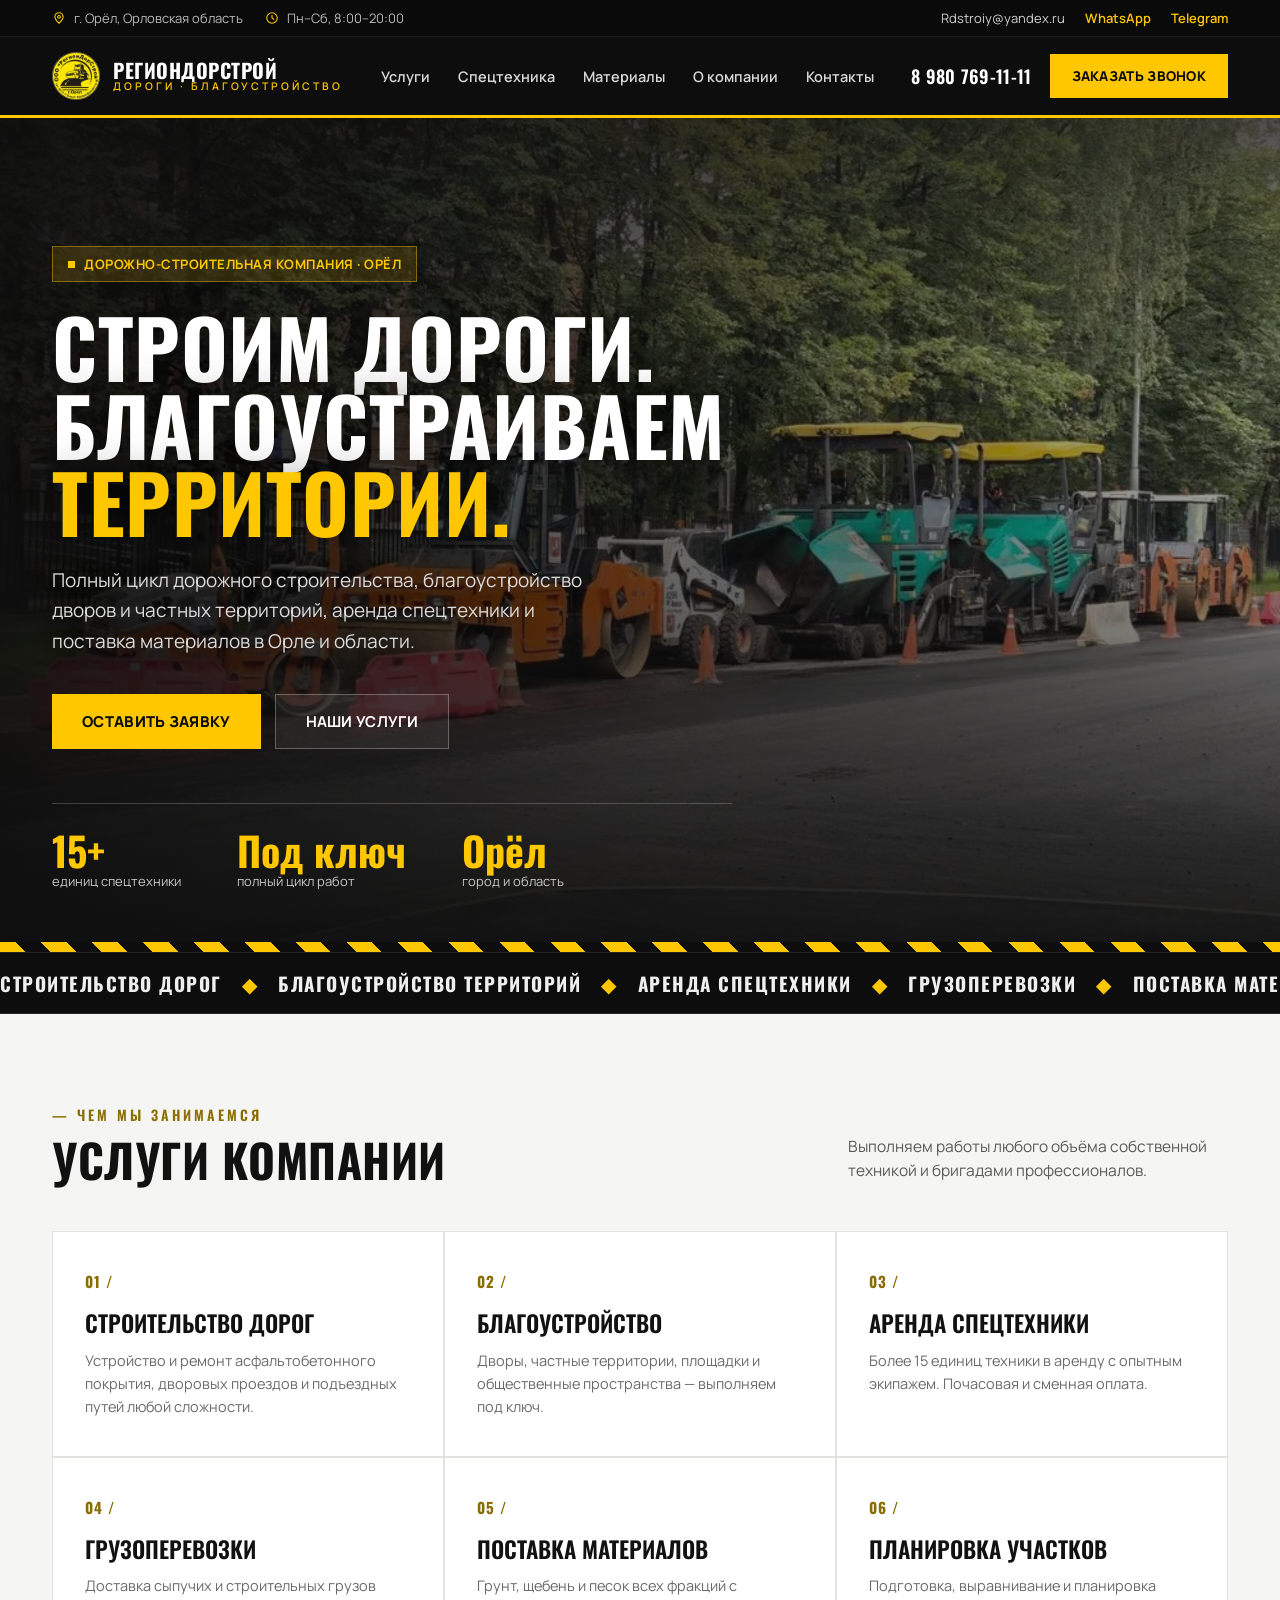
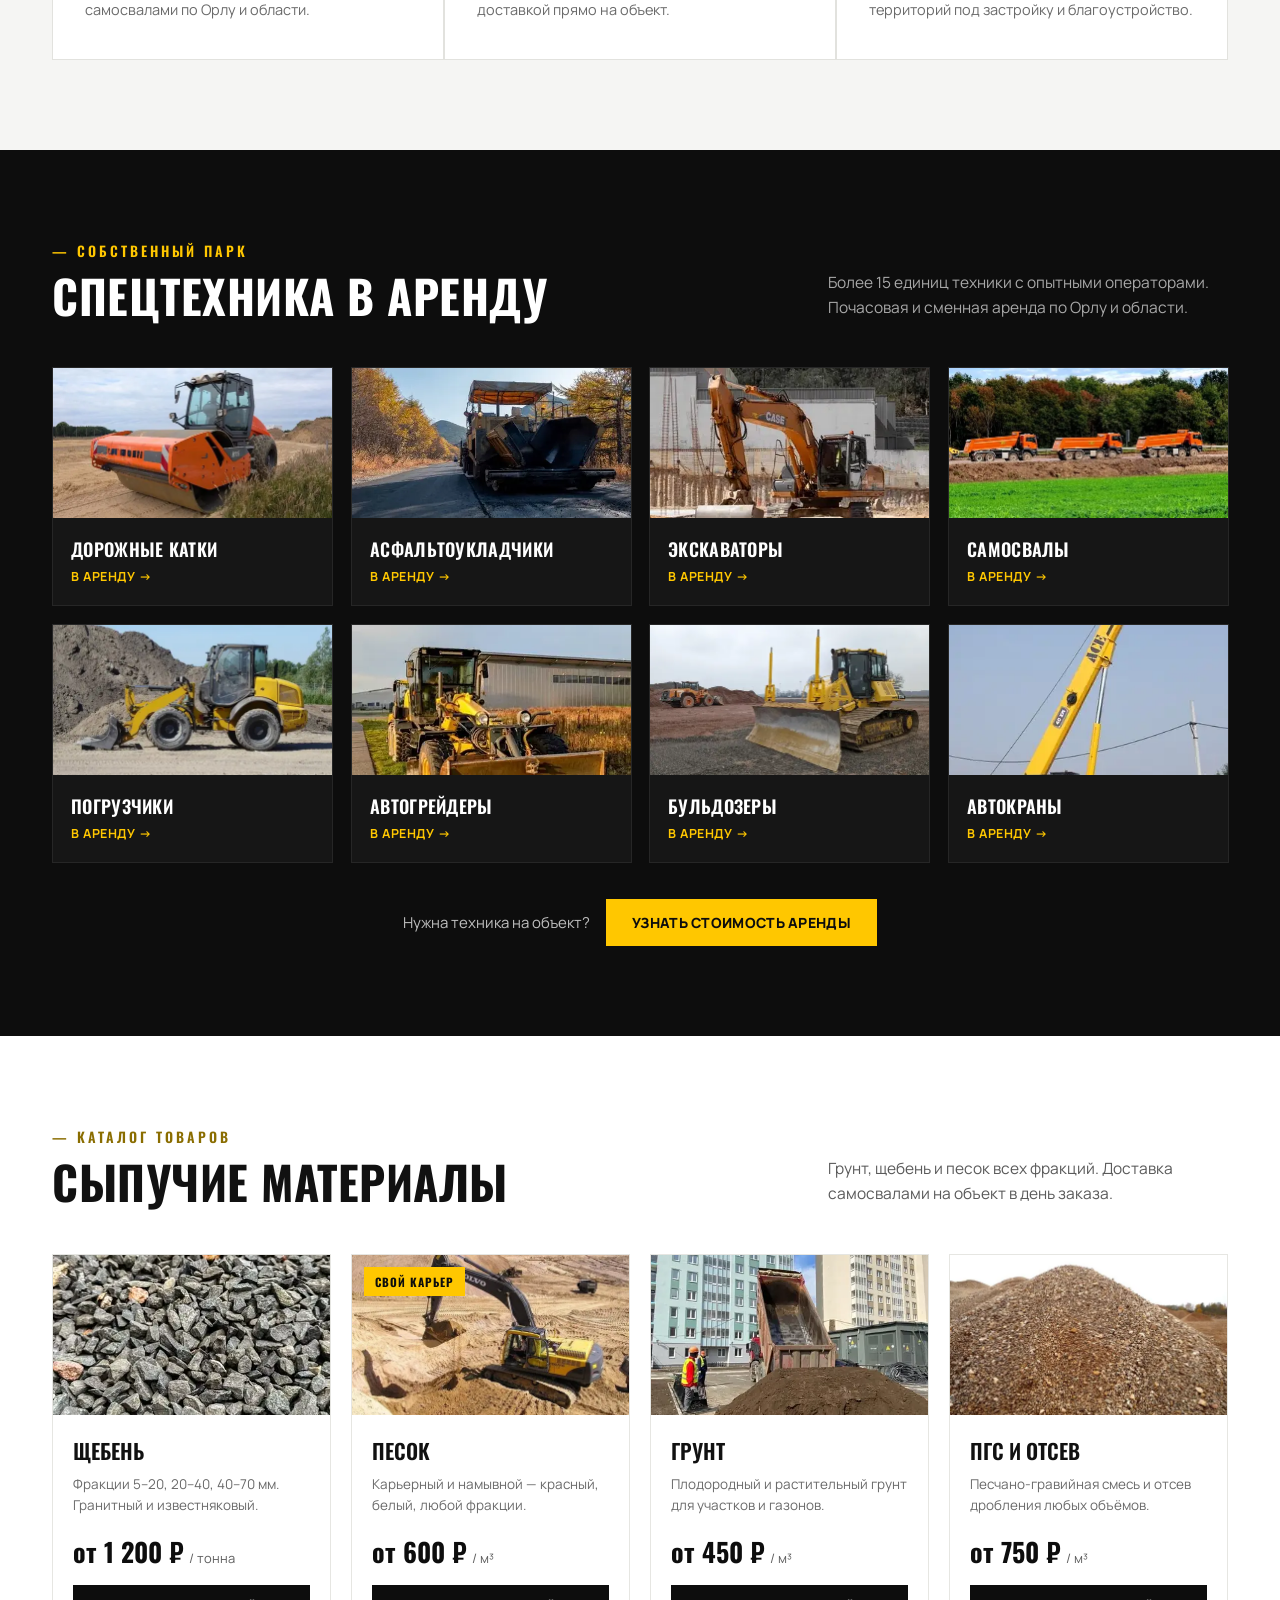
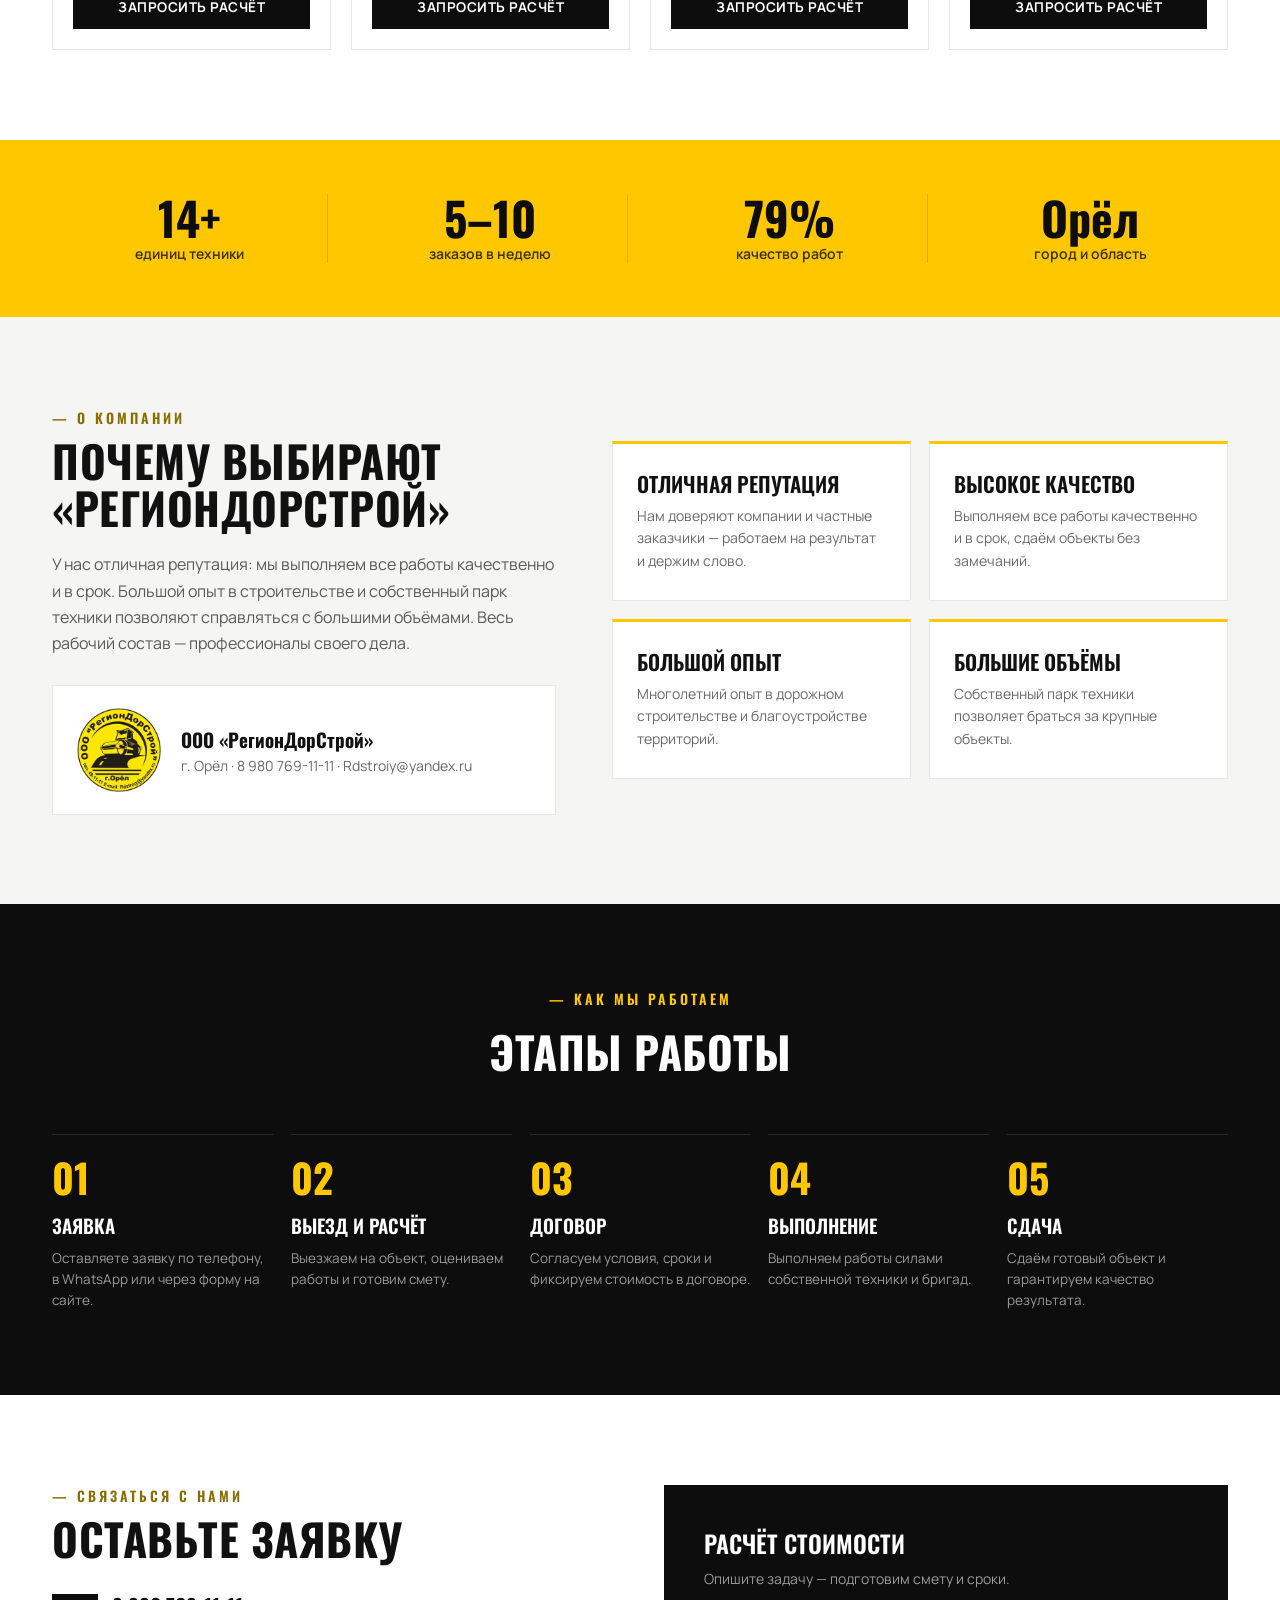
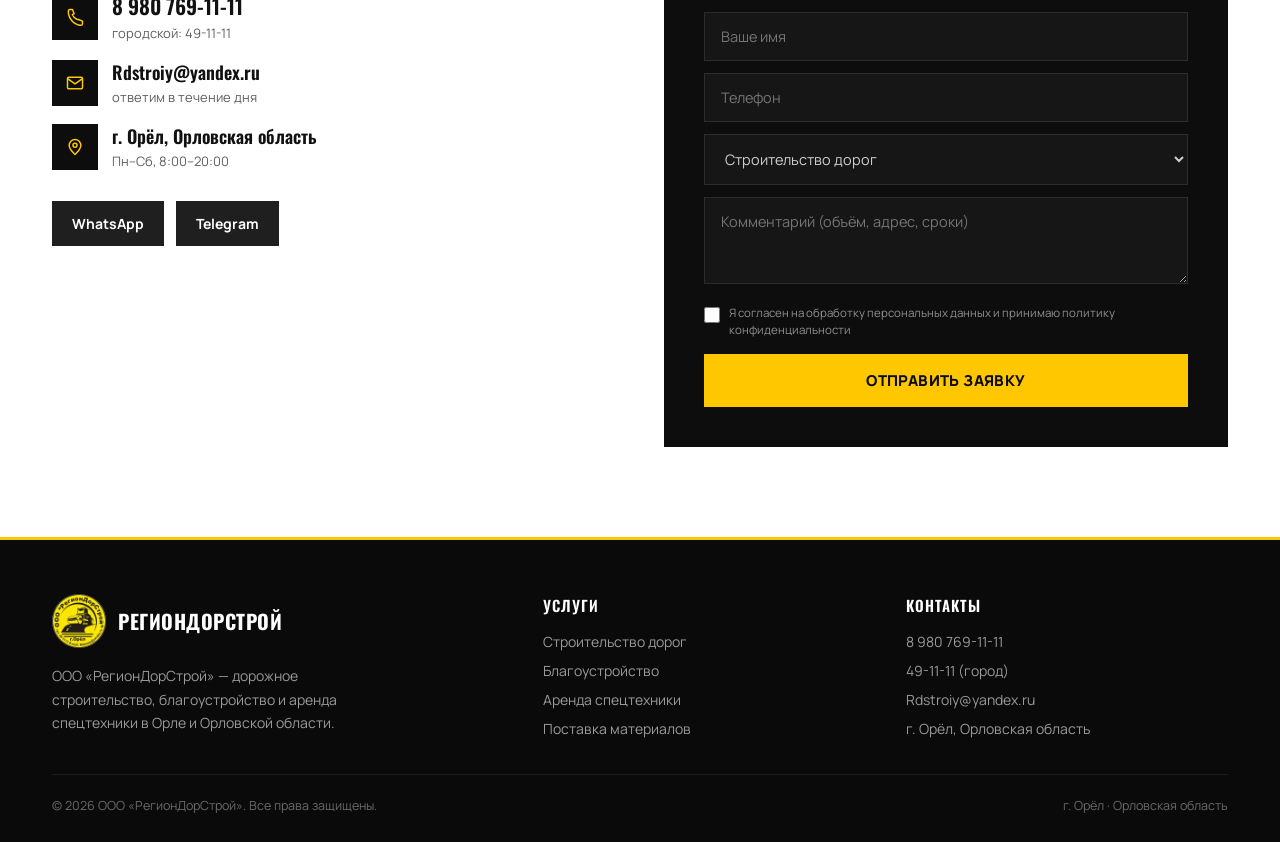
==== index.html @ 126bb340 "feat: чистая продакшн-реализация дизайна из README (без sandbox-рантайма) Дизайн из design_handoff ." ====
<!DOCTYPE html>
<html lang="ru">
<head>
<meta charset="utf-8">
<meta name="viewport" content="width=device-width, initial-scale=1">
<title>РегионДорСтрой — строительство дорог и благоустройство в Орле</title>
<meta name="description" content="ООО «РегионДорСтрой» — дорожное строительство, благоустройство, аренда спецтехники и поставка материалов (щебень, песок, грунт) в Орле и области.">
<meta name="theme-color" content="#0d0d0d">
<link rel="canonical" href="https://oreopaks.github.io/Site/">
<link rel="icon" href="favicon.svg" type="image/svg+xml">
<meta property="og:type" content="website">
<meta property="og:site_name" content="РегионДорСтрой">
<meta property="og:title" content="РегионДорСтрой — дороги и благоустройство в Орле">
<meta property="og:description" content="Дорожное строительство, благоустройство, аренда спецтехники и поставка сыпучих материалов в Орле и области.">
<meta property="og:image" content="https://oreopaks.github.io/Site/assets/logo-rds.webp">
<meta property="og:image:width" content="256">
<meta property="og:image:height" content="256">
<meta property="og:image:alt" content="Логотип ООО РегионДорСтрой">
<meta property="og:url" content="https://oreopaks.github.io/Site/">
<meta property="og:locale" content="ru_RU">
<meta name="twitter:card" content="summary">
<meta name="twitter:title" content="РегионДорСтрой — дороги и благоустройство в Орле">
<meta name="twitter:description" content="Дорожное строительство, благоустройство, аренда спецтехники и поставка материалов в Орле и области.">
<meta name="twitter:image" content="https://oreopaks.github.io/Site/assets/logo-rds.webp">
<script type="application/ld+json">
{
  "@context": "https://schema.org",
  "@type": "HomeAndConstructionBusiness",
  "name": "ООО «РегионДорСтрой»",
  "image": "https://oreopaks.github.io/Site/assets/logo-rds.webp",
  "url": "https://oreopaks.github.io/Site/",
  "telephone": "+79807691111",
  "email": "Rdstroiy@yandex.ru",
  "priceRange": "₽₽",
  "address": {
    "@type": "PostalAddress",
    "addressLocality": "Орёл",
    "addressRegion": "Орловская область",
    "addressCountry": "RU"
  },
  "geo": {
    "@type": "GeoCoordinates",
    "latitude": 52.9670,
    "longitude": 36.0697
  },
  "areaServed": "Орёл и Орловская область",
  "sameAs": ["https://t.me/regiondorstroy", "https://wa.me/79807691111"],
  "openingHoursSpecification": {
    "@type": "OpeningHoursSpecification",
    "dayOfWeek": ["Monday","Tuesday","Wednesday","Thursday","Friday","Saturday"],
    "opens": "08:00",
    "closes": "20:00"
  }
}
</script>
<link rel="preconnect" href="https://fonts.googleapis.com">
<link rel="preconnect" href="https://fonts.gstatic.com" crossorigin>
<link rel="preload" as="image" href="assets/hero-paving.webp" fetchpriority="high">
<link href="https://fonts.googleapis.com/css2?family=Oswald:wght@600;700&family=Manrope:wght@400;600;700;800&display=swap" rel="stylesheet">
<style>

  *{margin:0;padding:0;box-sizing:border-box}
  html{scroll-behavior:smooth}
  body{font-family:'Manrope',sans-serif;color:#111;background:#fff;-webkit-font-smoothing:antialiased}
  ::selection{background:#FFC700;color:#111}
  a{text-decoration:none;color:inherit}
  a:focus-visible,button:focus-visible,input:focus-visible,select:focus-visible,textarea:focus-visible,[tabindex]:focus-visible{outline:3px solid #FFC700;outline-offset:2px}
  [data-svc]{transition:background-color .2s ease}
  [data-svc] h3,[data-svc] p,[data-svc-num]{transition:color .2s ease}
  [data-svc]:hover{background:#0d0d0d!important}
  [data-svc]:hover h3{color:#fff!important}
  [data-svc]:hover p{color:#d0d0d0!important}
  [data-burger]{display:none}
  @keyframes kenburns{0%{transform:scale(1.03) translate(0,0)}100%{transform:scale(1.13) translate(-2%,-1.5%)}}
  [data-kenburns]{animation:kenburns 24s ease-in-out infinite alternate;transform-origin:center}
  @keyframes marquee{0%{transform:translateX(0)}100%{transform:translateX(-50%)}}
  [data-marquee]{animation:marquee 32s linear infinite;will-change:transform}
  [data-marquee-fast]{animation:marquee 22s linear infinite;will-change:transform}
  [data-progress]{position:fixed;top:0;left:0;height:3px;width:100%;background:#FFC700;z-index:200;transform:scaleX(0);transform-origin:0 50%;box-shadow:0 0 12px rgba(255,199,0,.6);will-change:transform}
  [data-svc]:hover [data-svc-num]{color:#FFC700!important}
  [data-lift]{transition:transform .35s cubic-bezier(.22,.61,.36,1),border-color .25s ease,box-shadow .35s ease}
  [data-lift]:hover{transform:translateY(-8px);box-shadow:0 24px 50px -20px rgba(0,0,0,.55)}
  [data-imgzoom]{overflow:hidden}
  [data-imgzoom] img{transition:transform .8s cubic-bezier(.22,.61,.36,1);display:block}
  [data-imgzoom]:hover img{transform:scale(1.08)}
  @media (prefers-reduced-motion:reduce){[data-kenburns],[data-marquee],[data-marquee-fast]{animation:none!important}}
  @media (max-width:1024px){
    [data-r="g4"]{grid-template-columns:repeat(2,1fr)!important}
    [data-r="g5"]{grid-template-columns:repeat(3,1fr)!important}
  }
  @media (max-width:1120px){
    [data-hphone]{display:none!important}
  }
  @media (max-width:1024px){
    [data-desknav]{display:none!important}
    [data-burger]{display:inline-flex!important}
    [data-tbhours]{display:none!important}
  }
  @media (max-width:900px){
    [data-r="two"]{grid-template-columns:1fr!important;gap:36px!important}
    [data-herowrap]{min-height:auto!important}
    [data-hero-content]{padding-top:92px!important;padding-bottom:52px!important}
    h1{font-size:44px!important}
  }
  @media (max-width:768px){
    [data-r="g3"]{grid-template-columns:repeat(2,1fr)!important}
    [data-r="stats"]{grid-template-columns:repeat(2,1fr)!important;gap:30px 16px!important}
  }
  @media (max-width:640px){
    [data-r="g3"],[data-r="g4"],[data-r="g5"],[data-r="g2"],[data-r="foot"]{grid-template-columns:1fr!important}
    h1{font-size:33px!important}
    h2{font-size:32px!important}
    div[style*="padding:0 32px"]{padding-left:18px!important;padding-right:18px!important}
    div[style*="80px 32px 90px"]{padding-left:18px!important;padding-right:18px!important}
    div[style*="padding:9px 32px"]{padding-left:18px!important;padding-right:18px!important}
  }

</style>
</head>
<body>


<div style="overflow-x:hidden">

  <div data-progress aria-hidden="true"></div>

  <!-- ================= TOP BAR ================= -->
  <div style="background:#0a0a0a;color:#b8b8b8;font-size:13px;border-bottom:1px solid #1c1c1c">
    <div style="max-width:1240px;margin:0 auto;padding:9px 32px;display:flex;justify-content:space-between;align-items:center;flex-wrap:wrap;gap:12px">
      <div style="display:flex;gap:22px;align-items:center;flex-wrap:wrap">
        <span style="display:flex;align-items:center;gap:8px;white-space:nowrap"><svg width="14" height="14" viewBox="0 0 24 24" fill="none" stroke="#FFC700" stroke-width="1.9" stroke-linecap="round" stroke-linejoin="round" aria-hidden="true"><path d="M12 21s7-6.3 7-11a7 7 0 1 0-14 0c0 4.7 7 11 7 11Z"/><circle cx="12" cy="10" r="2.4"/></svg>г. Орёл, Орловская область</span>
        <span data-tbhours style="display:flex;align-items:center;gap:8px;white-space:nowrap"><svg width="14" height="14" viewBox="0 0 24 24" fill="none" stroke="#FFC700" stroke-width="1.9" stroke-linecap="round" stroke-linejoin="round" aria-hidden="true"><circle cx="12" cy="12" r="9"/><path d="M12 7.5V12l3 2"/></svg>Пн–Сб, 8:00–20:00</span>
      </div>
      <div style="display:flex;gap:20px;align-items:center">
        <a href="mailto:Rdstroiy@yandex.ru" style="color:#cfcfcf">Rdstroiy@yandex.ru</a>
        <a href="https://wa.me/79807691111" style="color:#FFC700;font-weight:600">WhatsApp</a>
        <a href="https://t.me/regiondorstroy" style="color:#FFC700;font-weight:600">Telegram</a>
      </div>
    </div>
  </div>

  <!-- ================= HEADER ================= -->
  <header style="position:sticky;top:0;z-index:50;background:#0d0d0d;border-bottom:3px solid #FFC700">
    <div style="max-width:1240px;margin:0 auto;padding:0 32px;height:78px;display:flex;align-items:center;justify-content:space-between;gap:24px">
      <a href="#top" style="display:flex;align-items:center;gap:13px;flex-shrink:0">
        <img src="assets/logo-rds.webp" alt="" style="width:48px;height:48px;object-fit:contain;flex-shrink:0">

        <div style="line-height:1.05">
          <div style="font-family:'Oswald';font-weight:700;font-size:20px;letter-spacing:.5px;color:#fff">РЕГИОНДОРСТРОЙ</div>
          <div style="font-size:10.5px;letter-spacing:3px;color:#FFC700;font-weight:600">ДОРОГИ · БЛАГОУСТРОЙСТВО</div>
        </div>
      </a>

      <nav data-desknav style="display:flex;gap:28px;align-items:center;font-size:14.5px;font-weight:600;color:#d8d8d8">
        <a href="#services" style="" style-hover="color:#FFC700">Услуги</a>
        <a href="#fleet" style="" style-hover="color:#FFC700">Спецтехника</a>
        <a href="#materials" style="" style-hover="color:#FFC700">Материалы</a>
        <a href="#why" style="" style-hover="color:#FFC700">О компании</a>
        <a href="#contacts" style="" style-hover="color:#FFC700">Контакты</a>
      </nav>

      <div style="display:flex;align-items:center;gap:18px;flex-shrink:0">
        <a href="tel:+79807691111" data-hphone style="font-family:'Oswald';font-weight:600;font-size:18px;color:#fff;letter-spacing:.3px">8 980 769-11-11</a>
        <button onclick="openModal()" data-desknav style="background:#FFC700;color:#0d0d0d;border:none;font-family:'Manrope';font-weight:800;font-size:13.5px;padding:13px 22px;cursor:pointer;letter-spacing:.3px;text-transform:uppercase" style-hover="background:#ffd633">Заказать звонок</button>
        <button onclick="toggleMenu()" data-burger aria-label="Открыть меню" style="background:none;border:1.5px solid #3a3a3a;color:#fff;width:48px;height:42px;cursor:pointer;align-items:center;justify-content:center;flex-direction:column;gap:5px" style-hover="border-color:#FFC700">
          <span aria-hidden="true" style="display:block;width:20px;height:2px;background:#FFC700"></span>
          <span aria-hidden="true" style="display:block;width:20px;height:2px;background:#FFC700"></span>
          <span aria-hidden="true" style="display:block;width:20px;height:2px;background:#FFC700"></span>
        </button>
      </div>
    </div>
      <div id="mobileMenu" style="display:none">
        <div style="position:absolute;top:100%;left:0;right:0;background:#0d0d0d;border-bottom:3px solid #FFC700;padding:10px 24px 20px;display:flex;flex-direction:column;box-shadow:0 20px 40px rgba(0,0,0,.4)">
          <a onclick="closeMenu()" href="#services" style="color:#fff;font-weight:600;font-size:16px;padding:14px 4px;border-bottom:1px solid #1c1c1c" style-hover="color:#FFC700">Услуги</a>
          <a onclick="closeMenu()" href="#fleet" style="color:#fff;font-weight:600;font-size:16px;padding:14px 4px;border-bottom:1px solid #1c1c1c" style-hover="color:#FFC700">Спецтехника</a>
          <a onclick="closeMenu()" href="#materials" style="color:#fff;font-weight:600;font-size:16px;padding:14px 4px;border-bottom:1px solid #1c1c1c" style-hover="color:#FFC700">Материалы</a>
          <a onclick="closeMenu()" href="#why" style="color:#fff;font-weight:600;font-size:16px;padding:14px 4px;border-bottom:1px solid #1c1c1c" style-hover="color:#FFC700">О компании</a>
          <a onclick="closeMenu()" href="#contacts" style="color:#fff;font-weight:600;font-size:16px;padding:14px 4px;border-bottom:1px solid #1c1c1c" style-hover="color:#FFC700">Контакты</a>
          <a href="tel:+79807691111" style="color:#FFC700;font-family:'Oswald';font-weight:600;font-size:22px;padding:16px 4px 6px">8 980 769-11-11</a>
          <button onclick="openModalMobile()" style="margin-top:10px;background:#FFC700;color:#0d0d0d;border:none;font-family:'Manrope';font-weight:800;font-size:15px;padding:15px;cursor:pointer;text-transform:uppercase;letter-spacing:.3px">Заказать звонок</button>
        </div>
      </div>
  </header>

  <!-- ================= HERO (cinematic full-bleed) ================= -->
  <section id="top" data-herowrap style="background:#0d0d0d;position:relative;color:#fff;overflow:hidden;min-height:90vh;display:flex;align-items:flex-end">
    <!-- image layer with slow ken-burns drift -->
    <div data-kenburns style="position:absolute;inset:0;z-index:0">
      <img src="assets/hero-paving.webp" alt="" loading="eager" fetchpriority="high" style="position:absolute;inset:0;width:100%;height:100%;object-fit:cover;object-position:50% 42%">
    </div>
    <!-- cinematic scrims -->
    <div style="position:absolute;inset:0;z-index:1;background:linear-gradient(180deg,rgba(13,13,13,.72) 0%,rgba(13,13,13,.28) 34%,rgba(13,13,13,.5) 62%,rgba(13,13,13,.95) 100%)"></div>
    <div style="position:absolute;inset:0;z-index:1;background:linear-gradient(95deg,rgba(13,13,13,.9) 0%,rgba(13,13,13,.35) 52%,transparent 100%)"></div>

    <div style="position:relative;z-index:2;max-width:1240px;margin:0 auto;padding:128px 32px 62px;width:100%" data-hero-content>
      <div data-anim="fade-up" style="display:inline-flex;align-items:center;gap:9px;background:rgba(255,199,0,.14);border:1px solid rgba(255,199,0,.4);color:#FFC700;font-weight:700;font-size:13px;padding:8px 15px;letter-spacing:.5px;margin-bottom:26px"><span aria-hidden="true" style="width:7px;height:7px;background:#FFC700;flex-shrink:0"></span>ДОРОЖНО-СТРОИТЕЛЬНАЯ КОМПАНИЯ · ОРЁЛ</div>
      <h1 data-anim="fade-up" style="font-family:'Oswald';font-weight:700;font-size:80px;line-height:.97;letter-spacing:.5px;text-transform:uppercase;margin-bottom:24px;max-width:920px;text-shadow:0 6px 44px rgba(0,0,0,.55)">Строим дороги.<br>Благоустраиваем <span style="color:#FFC700">территории.</span></h1>
      <p data-anim="fade-up" style="font-size:19px;line-height:1.6;color:#dcdcdc;max-width:560px;margin-bottom:38px;text-shadow:0 2px 20px rgba(0,0,0,.5)">Полный цикл дорожного строительства, благоустройство дворов и частных территорий, аренда спецтехники и поставка материалов в Орле и области.</p>
      <div data-anim="fade-up" style="display:flex;gap:14px;flex-wrap:wrap;margin-bottom:54px">
        <button onclick="openModal()" style="background:#FFC700;color:#0d0d0d;border:none;font-family:'Manrope';font-weight:800;font-size:15px;padding:17px 30px;cursor:pointer;text-transform:uppercase;letter-spacing:.3px" style-hover="background:#ffd633">Оставить заявку</button>
        <a href="#services" style="background:rgba(255,255,255,.06);color:#fff;border:1.5px solid rgba(255,255,255,.28);font-weight:700;font-size:15px;padding:16px 30px;text-transform:uppercase;letter-spacing:.3px;display:inline-flex;align-items:center" style-hover="border-color:#FFC700">Наши услуги</a>
      </div>
      <div data-anim="fade-up" style="display:flex;gap:clamp(28px,5vw,56px);flex-wrap:wrap;border-top:1px solid rgba(255,255,255,.2);padding-top:26px;max-width:680px">
        <div><div style="font-family:'Oswald';font-weight:700;font-size:40px;color:#FFC700;line-height:1"><span data-count data-to="15" data-suffix="+">15+</span></div><div style="font-size:13px;color:#c7c7c7;margin-top:2px">единиц спецтехники</div></div>
        <div><div style="font-family:'Oswald';font-weight:700;font-size:40px;color:#FFC700;line-height:1">Под ключ</div><div style="font-size:13px;color:#c7c7c7;margin-top:2px">полный цикл работ</div></div>
        <div><div style="font-family:'Oswald';font-weight:700;font-size:40px;color:#FFC700;line-height:1">Орёл</div><div style="font-size:13px;color:#c7c7c7;margin-top:2px">город и область</div></div>
      </div>
    </div>

    <div style="position:absolute;left:0;right:0;bottom:0;height:10px;z-index:3;background-image:repeating-linear-gradient(45deg,#FFC700 0 18px,#0d0d0d 18px 36px);pointer-events:none"></div>
  </section>

  <!-- ================= MARQUEE TICKER ================= -->
  <div style="background:#0d0d0d;overflow:hidden;padding:16px 0;border-top:1px solid #242424;border-bottom:1px solid #242424">
    <div data-marquee style="display:flex;align-items:center;white-space:nowrap;font-family:'Oswald';font-weight:700;font-size:19px;letter-spacing:1.5px;text-transform:uppercase;color:#efefef">
      <span style="display:flex;align-items:center;gap:20px;padding-right:20px" aria-hidden="false">Строительство дорог <span style="color:#FFC700">◆</span> Благоустройство территорий <span style="color:#FFC700">◆</span> Аренда спецтехники <span style="color:#FFC700">◆</span> Грузоперевозки <span style="color:#FFC700">◆</span> Поставка материалов <span style="color:#FFC700">◆</span> Асфальтирование <span style="color:#FFC700">◆</span> Планировка участков <span style="color:#FFC700">◆</span> </span>
      <span style="display:flex;align-items:center;gap:20px;padding-right:20px" aria-hidden="true">Строительство дорог <span style="color:#FFC700">◆</span> Благоустройство территорий <span style="color:#FFC700">◆</span> Аренда спецтехники <span style="color:#FFC700">◆</span> Грузоперевозки <span style="color:#FFC700">◆</span> Поставка материалов <span style="color:#FFC700">◆</span> Асфальтирование <span style="color:#FFC700">◆</span> Планировка участков <span style="color:#FFC700">◆</span> </span>
    </div>
  </div>

  <!-- ================= SERVICES ================= -->
  <section id="services" data-cine style="background:#f5f5f3;padding:90px 0">
    <div style="max-width:1240px;margin:0 auto;padding:0 32px">
      <div style="display:flex;justify-content:space-between;align-items:flex-end;gap:24px;margin-bottom:48px;flex-wrap:wrap">
        <div data-anim="slide-left">
          <div style="font-family:'Oswald';font-weight:600;font-size:14px;letter-spacing:3px;color:#8a6d00;margin-bottom:10px">— ЧЕМ МЫ ЗАНИМАЕМСЯ</div>
          <h2 style="font-family:'Oswald';font-weight:700;font-size:46px;text-transform:uppercase;line-height:1.05;letter-spacing:.5px">Услуги компании</h2>
        </div>
        <p data-anim="slide-right" style="max-width:380px;color:#5a5a5a;font-size:15.5px;line-height:1.6">Выполняем работы любого объёма собственной техникой и бригадами профессионалов.</p>
      </div>

      <div data-r="g3" style="display:grid;grid-template-columns:repeat(3,1fr);gap:2px;background:#e2e2de;border:1px solid #e2e2de">
        
          <div data-anim="rise" data-svc style="background:#fff;padding:38px 32px">
            <div data-svc-num style="font-family:'Oswald';font-weight:700;font-size:15px;color:#8a6d00;letter-spacing:1px;margin-bottom:18px;transition:color .3s ease">01 /</div>
            <h3 style="font-family:'Oswald';font-weight:600;font-size:23px;text-transform:uppercase;margin-bottom:12px;line-height:1.15;color:inherit">Строительство дорог</h3>
            <p style="color:#6a6a6a;font-size:14.5px;line-height:1.6">Устройство и ремонт асфальтобетонного покрытия, дворовых проездов и подъездных путей любой сложности.</p>
          </div>
        
          <div data-anim="rise" data-svc style="background:#fff;padding:38px 32px">
            <div data-svc-num style="font-family:'Oswald';font-weight:700;font-size:15px;color:#8a6d00;letter-spacing:1px;margin-bottom:18px;transition:color .3s ease">02 /</div>
            <h3 style="font-family:'Oswald';font-weight:600;font-size:23px;text-transform:uppercase;margin-bottom:12px;line-height:1.15;color:inherit">Благоустройство</h3>
            <p style="color:#6a6a6a;font-size:14.5px;line-height:1.6">Дворы, частные территории, площадки и общественные пространства — выполняем под ключ.</p>
          </div>
        
          <div data-anim="rise" data-svc style="background:#fff;padding:38px 32px">
            <div data-svc-num style="font-family:'Oswald';font-weight:700;font-size:15px;color:#8a6d00;letter-spacing:1px;margin-bottom:18px;transition:color .3s ease">03 /</div>
            <h3 style="font-family:'Oswald';font-weight:600;font-size:23px;text-transform:uppercase;margin-bottom:12px;line-height:1.15;color:inherit">Аренда спецтехники</h3>
            <p style="color:#6a6a6a;font-size:14.5px;line-height:1.6">Более 15 единиц техники в аренду с опытным экипажем. Почасовая и сменная оплата.</p>
          </div>
        
          <div data-anim="rise" data-svc style="background:#fff;padding:38px 32px">
            <div data-svc-num style="font-family:'Oswald';font-weight:700;font-size:15px;color:#8a6d00;letter-spacing:1px;margin-bottom:18px;transition:color .3s ease">04 /</div>
            <h3 style="font-family:'Oswald';font-weight:600;font-size:23px;text-transform:uppercase;margin-bottom:12px;line-height:1.15;color:inherit">Грузоперевозки</h3>
            <p style="color:#6a6a6a;font-size:14.5px;line-height:1.6">Доставка сыпучих и строительных грузов самосвалами по Орлу и области.</p>
          </div>
        
          <div data-anim="rise" data-svc style="background:#fff;padding:38px 32px">
            <div data-svc-num style="font-family:'Oswald';font-weight:700;font-size:15px;color:#8a6d00;letter-spacing:1px;margin-bottom:18px;transition:color .3s ease">05 /</div>
            <h3 style="font-family:'Oswald';font-weight:600;font-size:23px;text-transform:uppercase;margin-bottom:12px;line-height:1.15;color:inherit">Поставка материалов</h3>
            <p style="color:#6a6a6a;font-size:14.5px;line-height:1.6">Грунт, щебень и песок всех фракций с доставкой прямо на объект.</p>
          </div>
        
          <div data-anim="rise" data-svc style="background:#fff;padding:38px 32px">
            <div data-svc-num style="font-family:'Oswald';font-weight:700;font-size:15px;color:#8a6d00;letter-spacing:1px;margin-bottom:18px;transition:color .3s ease">06 /</div>
            <h3 style="font-family:'Oswald';font-weight:600;font-size:23px;text-transform:uppercase;margin-bottom:12px;line-height:1.15;color:inherit">Планировка участков</h3>
            <p style="color:#6a6a6a;font-size:14.5px;line-height:1.6">Подготовка, выравнивание и планировка территорий под застройку и благоустройство.</p>
          </div>
        
      </div>
    </div>
  </section>

  <!-- ================= FLEET ================= -->
  <section id="fleet" data-cine style="background:#0d0d0d;color:#fff;padding:90px 0;position:relative">
    <div style="max-width:1240px;margin:0 auto;padding:0 32px">
      <div style="display:flex;justify-content:space-between;align-items:flex-end;gap:24px;margin-bottom:48px;flex-wrap:wrap">
        <div data-anim="fade-up">
          <div style="font-family:'Oswald';font-weight:600;font-size:14px;letter-spacing:3px;color:#FFC700;margin-bottom:10px">— СОБСТВЕННЫЙ ПАРК</div>
          <h2 style="font-family:'Oswald';font-weight:700;font-size:46px;text-transform:uppercase;line-height:1.05;letter-spacing:.5px">Спецтехника в аренду</h2>
        </div>
        <p data-anim="fade-up" style="max-width:400px;color:#a8a8a8;font-size:15.5px;line-height:1.6">Более 15 единиц техники с опытными операторами. Почасовая и сменная аренда по Орлу и области.</p>
      </div>

      <div data-r="g4" style="display:grid;grid-template-columns:repeat(4,1fr);gap:18px">
        
          <div data-anim="tilt" data-lift data-imgzoom style="background:#161616;border:1px solid #262626" style-hover="border-color:#FFC700">
            <img src="assets/fleet-roller.webp" alt="" loading="lazy" style="display:block;width:100%;height:150px;object-fit:cover;object-position:50% 50%">
            <div style="padding:18px 18px 20px">
              <h3 style="font-family:'Oswald';font-weight:600;font-size:18px;text-transform:uppercase;letter-spacing:.3px">Дорожные катки</h3>
              <div style="margin-top:6px;font-size:12.5px;color:#FFC700;font-weight:700;letter-spacing:.5px">В АРЕНДУ →</div>
            </div>
          </div>
        
          <div data-anim="tilt" data-lift data-imgzoom style="background:#161616;border:1px solid #262626" style-hover="border-color:#FFC700">
            <img src="assets/fleet-paver.webp" alt="" loading="lazy" style="display:block;width:100%;height:150px;object-fit:cover;object-position:50% 50%">
            <div style="padding:18px 18px 20px">
              <h3 style="font-family:'Oswald';font-weight:600;font-size:18px;text-transform:uppercase;letter-spacing:.3px">Асфальтоукладчики</h3>
              <div style="margin-top:6px;font-size:12.5px;color:#FFC700;font-weight:700;letter-spacing:.5px">В АРЕНДУ →</div>
            </div>
          </div>
        
          <div data-anim="tilt" data-lift data-imgzoom style="background:#161616;border:1px solid #262626" style-hover="border-color:#FFC700">
            <img src="assets/fleet-excavator.webp" alt="" loading="lazy" style="display:block;width:100%;height:150px;object-fit:cover;object-position:50% 50%">
            <div style="padding:18px 18px 20px">
              <h3 style="font-family:'Oswald';font-weight:600;font-size:18px;text-transform:uppercase;letter-spacing:.3px">Экскаваторы</h3>
              <div style="margin-top:6px;font-size:12.5px;color:#FFC700;font-weight:700;letter-spacing:.5px">В АРЕНДУ →</div>
            </div>
          </div>
        
          <div data-anim="tilt" data-lift data-imgzoom style="background:#161616;border:1px solid #262626" style-hover="border-color:#FFC700">
            <img src="assets/fleet-dump.webp" alt="" loading="lazy" style="display:block;width:100%;height:150px;object-fit:cover;object-position:50% 50%">
            <div style="padding:18px 18px 20px">
              <h3 style="font-family:'Oswald';font-weight:600;font-size:18px;text-transform:uppercase;letter-spacing:.3px">Самосвалы</h3>
              <div style="margin-top:6px;font-size:12.5px;color:#FFC700;font-weight:700;letter-spacing:.5px">В АРЕНДУ →</div>
            </div>
          </div>
        
          <div data-anim="tilt" data-lift data-imgzoom style="background:#161616;border:1px solid #262626" style-hover="border-color:#FFC700">
            <img src="assets/fleet-loader.webp" alt="" loading="lazy" style="display:block;width:100%;height:150px;object-fit:cover;object-position:50% 50%">
            <div style="padding:18px 18px 20px">
              <h3 style="font-family:'Oswald';font-weight:600;font-size:18px;text-transform:uppercase;letter-spacing:.3px">Погрузчики</h3>
              <div style="margin-top:6px;font-size:12.5px;color:#FFC700;font-weight:700;letter-spacing:.5px">В АРЕНДУ →</div>
            </div>
          </div>
        
          <div data-anim="tilt" data-lift data-imgzoom style="background:#161616;border:1px solid #262626" style-hover="border-color:#FFC700">
            <img src="assets/fleet-grader.webp" alt="" loading="lazy" style="display:block;width:100%;height:150px;object-fit:cover;object-position:50% 50%">
            <div style="padding:18px 18px 20px">
              <h3 style="font-family:'Oswald';font-weight:600;font-size:18px;text-transform:uppercase;letter-spacing:.3px">Автогрейдеры</h3>
              <div style="margin-top:6px;font-size:12.5px;color:#FFC700;font-weight:700;letter-spacing:.5px">В АРЕНДУ →</div>
            </div>
          </div>
        
          <div data-anim="tilt" data-lift data-imgzoom style="background:#161616;border:1px solid #262626" style-hover="border-color:#FFC700">
            <img src="assets/fleet-dozer.webp" alt="" loading="lazy" style="display:block;width:100%;height:150px;object-fit:cover;object-position:50% 50%">
            <div style="padding:18px 18px 20px">
              <h3 style="font-family:'Oswald';font-weight:600;font-size:18px;text-transform:uppercase;letter-spacing:.3px">Бульдозеры</h3>
              <div style="margin-top:6px;font-size:12.5px;color:#FFC700;font-weight:700;letter-spacing:.5px">В АРЕНДУ →</div>
            </div>
          </div>
        
          <div data-anim="tilt" data-lift data-imgzoom style="background:#161616;border:1px solid #262626" style-hover="border-color:#FFC700">
            <img src="assets/fleet-crane.webp" alt="" loading="lazy" style="display:block;width:100%;height:150px;object-fit:cover;object-position:50% 50%">
            <div style="padding:18px 18px 20px">
              <h3 style="font-family:'Oswald';font-weight:600;font-size:18px;text-transform:uppercase;letter-spacing:.3px">Автокраны</h3>
              <div style="margin-top:6px;font-size:12.5px;color:#FFC700;font-weight:700;letter-spacing:.5px">В АРЕНДУ →</div>
            </div>
          </div>
        
      </div>

      <div style="margin-top:36px;display:flex;align-items:center;justify-content:center;gap:16px;flex-wrap:wrap">
        <span style="color:#bfbfbf;font-size:15px">Нужна техника на объект?</span>
        <button onclick="openModal()" style="background:#FFC700;color:#0d0d0d;border:none;font-family:'Manrope';font-weight:800;font-size:14px;padding:14px 26px;cursor:pointer;text-transform:uppercase;letter-spacing:.3px" style-hover="background:#ffd633">Узнать стоимость аренды</button>
      </div>
    </div>
  </section>

  <!-- ================= MATERIALS / CATALOG ================= -->
  <section id="materials" data-cine style="background:#fff;padding:90px 0">
    <div style="max-width:1240px;margin:0 auto;padding:0 32px">
      <div style="display:flex;justify-content:space-between;align-items:flex-end;gap:24px;margin-bottom:48px;flex-wrap:wrap">
        <div data-anim="slide-left">
          <div style="font-family:'Oswald';font-weight:600;font-size:14px;letter-spacing:3px;color:#8a6d00;margin-bottom:10px">— КАТАЛОГ ТОВАРОВ</div>
          <h2 style="font-family:'Oswald';font-weight:700;font-size:46px;text-transform:uppercase;line-height:1.05;letter-spacing:.5px">Сыпучие материалы</h2>
        </div>
        <p data-anim="slide-right" style="max-width:400px;color:#5a5a5a;font-size:15.5px;line-height:1.6">Грунт, щебень и песок всех фракций. Доставка самосвалами на объект в день заказа.</p>
      </div>

      <div data-r="g4" style="display:grid;grid-template-columns:repeat(4,1fr);gap:20px">
        
          <div data-anim="rotate-rise" data-lift style="border:1px solid #e6e6e2;display:flex;flex-direction:column;background:#fff" style-hover="border-color:#FFC700">
            <div data-imgzoom style="position:relative">
              <img src="assets/mat-shcheben.webp" alt="" loading="lazy" style="display:block;width:100%;height:160px;object-fit:cover;object-position:50% 50%">
              
            </div>
            <div style="padding:20px;display:flex;flex-direction:column;flex:1">
              <h3 style="font-family:'Oswald';font-weight:600;font-size:21px;text-transform:uppercase;margin-bottom:8px">Щебень</h3>
              <p style="color:#6a6a6a;font-size:13.5px;line-height:1.55;flex:1">Фракции 5–20, 20–40, 40–70 мм. Гранитный и известняковый.</p>
              <div style="display:flex;align-items:baseline;gap:5px;margin:16px 0 14px">
                <span style="font-family:'Oswald';font-weight:700;font-size:26px;color:#0d0d0d">от 1 200 ₽</span>
                <span style="font-size:13px;color:#5f5f5f">/ тонна</span>
              </div>
              <button onclick="openCalc('Щебень')" style="background:#0d0d0d;color:#fff;border:none;font-family:'Manrope';font-weight:700;font-size:13.5px;padding:13px;cursor:pointer;text-transform:uppercase;letter-spacing:.5px;width:100%" style-hover="background:#FFC700;color:#0d0d0d">Запросить расчёт</button>
            </div>
          </div>
        
          <div data-anim="rotate-rise" data-lift style="border:1px solid #e6e6e2;display:flex;flex-direction:column;background:#fff" style-hover="border-color:#FFC700">
            <div data-imgzoom style="position:relative">
              <img src="assets/mat-pesok.webp" alt="" loading="lazy" style="display:block;width:100%;height:160px;object-fit:cover;object-position:50% 50%">
              
                <span style="position:absolute;top:12px;left:12px;background:#FFC700;color:#0d0d0d;font-family:'Oswald';font-weight:700;font-size:11.5px;letter-spacing:1px;text-transform:uppercase;padding:6px 11px">Свой карьер</span>
              
            </div>
            <div style="padding:20px;display:flex;flex-direction:column;flex:1">
              <h3 style="font-family:'Oswald';font-weight:600;font-size:21px;text-transform:uppercase;margin-bottom:8px">Песок</h3>
              <p style="color:#6a6a6a;font-size:13.5px;line-height:1.55;flex:1">Карьерный и намывной — красный, белый, любой фракции.</p>
              <div style="display:flex;align-items:baseline;gap:5px;margin:16px 0 14px">
                <span style="font-family:'Oswald';font-weight:700;font-size:26px;color:#0d0d0d">от 600 ₽</span>
                <span style="font-size:13px;color:#5f5f5f">/ м³</span>
              </div>
              <button onclick="openCalc('Песок')" style="background:#0d0d0d;color:#fff;border:none;font-family:'Manrope';font-weight:700;font-size:13.5px;padding:13px;cursor:pointer;text-transform:uppercase;letter-spacing:.5px;width:100%" style-hover="background:#FFC700;color:#0d0d0d">Запросить расчёт</button>
            </div>
          </div>
        
          <div data-anim="rotate-rise" data-lift style="border:1px solid #e6e6e2;display:flex;flex-direction:column;background:#fff" style-hover="border-color:#FFC700">
            <div data-imgzoom style="position:relative">
              <img src="assets/mat-grunt.webp" alt="" loading="lazy" style="display:block;width:100%;height:160px;object-fit:cover;object-position:50% 50%">
              
            </div>
            <div style="padding:20px;display:flex;flex-direction:column;flex:1">
              <h3 style="font-family:'Oswald';font-weight:600;font-size:21px;text-transform:uppercase;margin-bottom:8px">Грунт</h3>
              <p style="color:#6a6a6a;font-size:13.5px;line-height:1.55;flex:1">Плодородный и растительный грунт для участков и газонов.</p>
              <div style="display:flex;align-items:baseline;gap:5px;margin:16px 0 14px">
                <span style="font-family:'Oswald';font-weight:700;font-size:26px;color:#0d0d0d">от 450 ₽</span>
                <span style="font-size:13px;color:#5f5f5f">/ м³</span>
              </div>
              <button onclick="openCalc('Грунт')" style="background:#0d0d0d;color:#fff;border:none;font-family:'Manrope';font-weight:700;font-size:13.5px;padding:13px;cursor:pointer;text-transform:uppercase;letter-spacing:.5px;width:100%" style-hover="background:#FFC700;color:#0d0d0d">Запросить расчёт</button>
            </div>
          </div>
        
          <div data-anim="rotate-rise" data-lift style="border:1px solid #e6e6e2;display:flex;flex-direction:column;background:#fff" style-hover="border-color:#FFC700">
            <div data-imgzoom style="position:relative">
              <img src="assets/mat-pgs.webp" alt="" loading="lazy" style="display:block;width:100%;height:160px;object-fit:cover;object-position:50% 50%">
              
            </div>
            <div style="padding:20px;display:flex;flex-direction:column;flex:1">
              <h3 style="font-family:'Oswald';font-weight:600;font-size:21px;text-transform:uppercase;margin-bottom:8px">ПГС и отсев</h3>
              <p style="color:#6a6a6a;font-size:13.5px;line-height:1.55;flex:1">Песчано-гравийная смесь и отсев дробления любых объёмов.</p>
              <div style="display:flex;align-items:baseline;gap:5px;margin:16px 0 14px">
                <span style="font-family:'Oswald';font-weight:700;font-size:26px;color:#0d0d0d">от 750 ₽</span>
                <span style="font-size:13px;color:#5f5f5f">/ м³</span>
              </div>
              <button onclick="openCalc('ПГС и отсев')" style="background:#0d0d0d;color:#fff;border:none;font-family:'Manrope';font-weight:700;font-size:13.5px;padding:13px;cursor:pointer;text-transform:uppercase;letter-spacing:.5px;width:100%" style-hover="background:#FFC700;color:#0d0d0d">Запросить расчёт</button>
            </div>
          </div>
        
      </div>
    </div>
  </section>

  <!-- ================= STATS BAND ================= -->
  <section data-cine style="background:#FFC700;padding:54px 0">
    <div data-r="stats" style="max-width:1240px;margin:0 auto;padding:0 32px;display:grid;grid-template-columns:repeat(4,1fr);gap:24px">
      <div data-anim="pop" style="text-align:center;border-right:1px solid rgba(0,0,0,.12)">
        <div style="font-family:'Oswald';font-weight:700;font-size:46px;color:#0d0d0d;line-height:1"><span data-count data-to="15" data-suffix="+">15+</span></div>
        <div style="font-weight:600;font-size:14px;color:#3a3000;margin-top:4px">единиц техники</div>
      </div>
      <div data-anim="pop" style="text-align:center;border-right:1px solid rgba(0,0,0,.12)">
        <div style="font-family:'Oswald';font-weight:700;font-size:46px;color:#0d0d0d;line-height:1">5–10</div>
        <div style="font-weight:600;font-size:14px;color:#3a3000;margin-top:4px">заказов в неделю</div>
      </div>
      <div data-anim="pop" style="text-align:center;border-right:1px solid rgba(0,0,0,.12)">
        <div style="font-family:'Oswald';font-weight:700;font-size:46px;color:#0d0d0d;line-height:1"><span data-count data-to="100" data-suffix="%">100%</span></div>
        <div style="font-weight:600;font-size:14px;color:#3a3000;margin-top:4px">качество работ</div>
      </div>
      <div data-anim="pop" style="text-align:center">
        <div style="font-family:'Oswald';font-weight:700;font-size:46px;color:#0d0d0d;line-height:1">Орёл</div>
        <div style="font-weight:600;font-size:14px;color:#3a3000;margin-top:4px">город и область</div>
      </div>
    </div>
  </section>

  <!-- ================= WHY US ================= -->
  <section id="why" data-cine style="background:#f5f5f3;padding:90px 0">
    <div style="max-width:1240px;margin:0 auto;padding:0 32px">
      <div data-r="two" style="display:grid;grid-template-columns:.9fr 1.1fr;gap:56px;align-items:center">
        <div data-anim="slide-left">
          <div style="font-family:'Oswald';font-weight:600;font-size:14px;letter-spacing:3px;color:#8a6d00;margin-bottom:10px">— О КОМПАНИИ</div>
          <h2 style="font-family:'Oswald';font-weight:700;font-size:44px;text-transform:uppercase;line-height:1.06;letter-spacing:.5px;margin-bottom:20px">Почему выбирают<br>«РегионДорСтрой»</h2>
          <p style="color:#5a5a5a;font-size:16px;line-height:1.65;margin-bottom:28px">У нас отличная репутация: мы выполняем все работы качественно и в срок. Большой опыт в строительстве и собственный парк техники позволяют справляться с большими объёмами. Весь рабочий состав — профессионалы своего дела.</p>
          <div style="background:#fff;border:1px solid #e6e6e2;padding:22px 24px;display:flex;align-items:center;gap:20px">
            <img src="assets/logo-rds.webp" alt="ООО РегионДорСтрой" style="width:84px;height:84px;object-fit:contain;flex-shrink:0">
            <div>
              <div style="font-family:'Oswald';font-weight:700;font-size:19px">ООО «РегионДорСтрой»</div>
              <div style="color:#6a6a6a;font-size:14px;margin-top:3px">г. Орёл · 8 980 769-11-11 · Rdstroiy@yandex.ru</div>
            </div>
          </div>
        </div>

        <div data-r="g2" style="display:grid;grid-template-columns:1fr 1fr;gap:18px">
          
            <div data-anim="slide-right" style="background:#fff;border:1px solid #e6e6e2;border-top:3px solid #FFC700;padding:28px 24px">
              <h3 style="font-family:'Oswald';font-weight:600;font-size:21px;text-transform:uppercase;margin-bottom:10px;line-height:1.1">Отличная репутация</h3>
              <p style="color:#6a6a6a;font-size:14px;line-height:1.6">Нам доверяют компании и частные заказчики — работаем на результат и держим слово.</p>
            </div>
          
            <div data-anim="slide-right" style="background:#fff;border:1px solid #e6e6e2;border-top:3px solid #FFC700;padding:28px 24px">
              <h3 style="font-family:'Oswald';font-weight:600;font-size:21px;text-transform:uppercase;margin-bottom:10px;line-height:1.1">Высокое качество</h3>
              <p style="color:#6a6a6a;font-size:14px;line-height:1.6">Выполняем все работы качественно и в срок, сдаём объекты без замечаний.</p>
            </div>
          
            <div data-anim="slide-right" style="background:#fff;border:1px solid #e6e6e2;border-top:3px solid #FFC700;padding:28px 24px">
              <h3 style="font-family:'Oswald';font-weight:600;font-size:21px;text-transform:uppercase;margin-bottom:10px;line-height:1.1">Большой опыт</h3>
              <p style="color:#6a6a6a;font-size:14px;line-height:1.6">Многолетний опыт в дорожном строительстве и благоустройстве территорий.</p>
            </div>
          
            <div data-anim="slide-right" style="background:#fff;border:1px solid #e6e6e2;border-top:3px solid #FFC700;padding:28px 24px">
              <h3 style="font-family:'Oswald';font-weight:600;font-size:21px;text-transform:uppercase;margin-bottom:10px;line-height:1.1">Большие объёмы</h3>
              <p style="color:#6a6a6a;font-size:14px;line-height:1.6">Собственный парк техники позволяет браться за крупные объекты.</p>
            </div>
          
        </div>
      </div>
    </div>
  </section>

  <!-- ================= PROCESS ================= -->
  <section data-cine style="background:#0d0d0d;color:#fff;padding:84px 0">
    <div style="max-width:1240px;margin:0 auto;padding:0 32px">
      <div data-anim="fade-down" style="text-align:center;margin-bottom:50px">
        <div style="font-family:'Oswald';font-weight:600;font-size:14px;letter-spacing:3px;color:#FFC700;margin-bottom:10px">— КАК МЫ РАБОТАЕМ</div>
        <h2 style="font-family:'Oswald';font-weight:700;font-size:44px;text-transform:uppercase;letter-spacing:.5px">Этапы работы</h2>
      </div>
      <div data-r="g5" style="display:grid;grid-template-columns:repeat(5,1fr);gap:18px">
        
          <div data-anim="fade-up" style="border-top:1px solid #2a2a2a;padding-top:22px">
            <div style="font-family:'Oswald';font-weight:700;font-size:40px;color:#FFC700;line-height:1;margin-bottom:14px">01</div>
            <h3 style="font-family:'Oswald';font-weight:600;font-size:19px;text-transform:uppercase;margin-bottom:9px">Заявка</h3>
            <p style="color:#9a9a9a;font-size:13.5px;line-height:1.55">Оставляете заявку по телефону, в WhatsApp или через форму на сайте.</p>
          </div>
        
          <div data-anim="fade-up" style="border-top:1px solid #2a2a2a;padding-top:22px">
            <div style="font-family:'Oswald';font-weight:700;font-size:40px;color:#FFC700;line-height:1;margin-bottom:14px">02</div>
            <h3 style="font-family:'Oswald';font-weight:600;font-size:19px;text-transform:uppercase;margin-bottom:9px">Выезд и расчёт</h3>
            <p style="color:#9a9a9a;font-size:13.5px;line-height:1.55">Выезжаем на объект, оцениваем работы и готовим смету.</p>
          </div>
        
          <div data-anim="fade-up" style="border-top:1px solid #2a2a2a;padding-top:22px">
            <div style="font-family:'Oswald';font-weight:700;font-size:40px;color:#FFC700;line-height:1;margin-bottom:14px">03</div>
            <h3 style="font-family:'Oswald';font-weight:600;font-size:19px;text-transform:uppercase;margin-bottom:9px">Договор</h3>
            <p style="color:#9a9a9a;font-size:13.5px;line-height:1.55">Согласуем условия, сроки и фиксируем стоимость в договоре.</p>
          </div>
        
          <div data-anim="fade-up" style="border-top:1px solid #2a2a2a;padding-top:22px">
            <div style="font-family:'Oswald';font-weight:700;font-size:40px;color:#FFC700;line-height:1;margin-bottom:14px">04</div>
            <h3 style="font-family:'Oswald';font-weight:600;font-size:19px;text-transform:uppercase;margin-bottom:9px">Выполнение</h3>
            <p style="color:#9a9a9a;font-size:13.5px;line-height:1.55">Выполняем работы силами собственной техники и бригад.</p>
          </div>
        
          <div data-anim="fade-up" style="border-top:1px solid #2a2a2a;padding-top:22px">
            <div style="font-family:'Oswald';font-weight:700;font-size:40px;color:#FFC700;line-height:1;margin-bottom:14px">05</div>
            <h3 style="font-family:'Oswald';font-weight:600;font-size:19px;text-transform:uppercase;margin-bottom:9px">Сдача</h3>
            <p style="color:#9a9a9a;font-size:13.5px;line-height:1.55">Сдаём готовый объект и гарантируем качество результата.</p>
          </div>
        
      </div>
    </div>
  </section>

  <!-- ================= CONTACTS ================= -->
  <section id="contacts" data-cine style="background:#fff;padding:90px 0">
    <div style="max-width:1240px;margin:0 auto;padding:0 32px">
      <div data-r="two" style="display:grid;grid-template-columns:1fr 1fr;gap:48px">
        <div data-anim="slide-left">
          <div style="font-family:'Oswald';font-weight:600;font-size:14px;letter-spacing:3px;color:#8a6d00;margin-bottom:10px">— СВЯЗАТЬСЯ С НАМИ</div>
          <h2 style="font-family:'Oswald';font-weight:700;font-size:44px;text-transform:uppercase;line-height:1.05;letter-spacing:.5px;margin-bottom:28px">Оставьте заявку</h2>

          <div style="display:flex;flex-direction:column;gap:16px;margin-bottom:30px">
            <a href="tel:+79807691111" style="display:flex;align-items:center;gap:14px">
              <span style="width:46px;height:46px;background:#0d0d0d;color:#FFC700;display:flex;align-items:center;justify-content:center;font-size:20px;flex-shrink:0" aria-hidden="true"><svg width="20" height="20" viewBox="0 0 24 24" fill="none" stroke="#FFC700" stroke-width="1.8" stroke-linecap="round" stroke-linejoin="round"><path d="M6 3h3l2 5-2.2 1.3a12 12 0 0 0 5.7 5.7L16 15l5 2v3a2 2 0 0 1-2 2A17 17 0 0 1 4 5a2 2 0 0 1 2-2Z"/></svg></span>
              <span><span style="display:block;font-family:'Oswald';font-weight:600;font-size:21px">8 980 769-11-11</span><span style="font-size:13px;color:#5f5f5f">городской: 49-11-11</span></span>
            </a>
            <a href="mailto:Rdstroiy@yandex.ru" style="display:flex;align-items:center;gap:14px">
              <span style="width:46px;height:46px;background:#0d0d0d;color:#FFC700;display:flex;align-items:center;justify-content:center;font-size:20px;flex-shrink:0" aria-hidden="true"><svg width="20" height="20" viewBox="0 0 24 24" fill="none" stroke="#FFC700" stroke-width="1.8" stroke-linecap="round" stroke-linejoin="round"><rect x="3" y="5" width="18" height="14" rx="1.5"/><path d="m3.5 7 8.5 6 8.5-6"/></svg></span>
              <span><span style="display:block;font-family:'Oswald';font-weight:600;font-size:18px">Rdstroiy@yandex.ru</span><span style="font-size:13px;color:#5f5f5f">ответим в течение дня</span></span>
            </a>
            <div style="display:flex;align-items:center;gap:14px">
              <span style="width:46px;height:46px;background:#0d0d0d;color:#FFC700;display:flex;align-items:center;justify-content:center;font-size:20px;flex-shrink:0" aria-hidden="true"><svg width="20" height="20" viewBox="0 0 24 24" fill="none" stroke="#FFC700" stroke-width="1.8" stroke-linecap="round" stroke-linejoin="round"><path d="M12 21s7-6.3 7-11a7 7 0 1 0-14 0c0 4.7 7 11 7 11Z"/><circle cx="12" cy="10" r="2.4"/></svg></span>
              <span><span style="display:block;font-family:'Oswald';font-weight:600;font-size:18px">г. Орёл, Орловская область</span><span style="font-size:13px;color:#5f5f5f">Пн–Сб, 8:00–20:00</span></span>
            </div>
          </div>

          <div style="display:flex;gap:12px;flex-wrap:wrap">
            <a href="https://wa.me/79807691111" style="display:inline-flex;align-items:center;gap:8px;background:#1f1f1f;color:#fff;padding:13px 20px;font-weight:700;font-size:14px" style-hover="background:#FFC700;color:#0d0d0d">WhatsApp</a>
            <a href="https://t.me/regiondorstroy" style="display:inline-flex;align-items:center;gap:8px;background:#1f1f1f;color:#fff;padding:13px 20px;font-weight:700;font-size:14px" style-hover="background:#FFC700;color:#0d0d0d">Telegram</a>
          </div>
        </div>

        <div data-anim="slide-right" style="background:#0d0d0d;padding:40px;color:#fff">
          <div id="formSuccess" style="display:none">
            <div style="height:100%;min-height:360px;display:flex;flex-direction:column;align-items:center;justify-content:center;text-align:center;gap:14px">
              <div style="width:64px;height:64px;background:#FFC700;color:#0d0d0d;border-radius:50%;display:flex;align-items:center;justify-content:center;font-size:32px">✓</div>
              <h3 style="font-family:'Oswald';font-weight:600;font-size:26px;text-transform:uppercase">Заявка отправлена</h3>
              <p style="color:#a8a8a8;font-size:15px;max-width:300px;line-height:1.6">Спасибо! Мы свяжемся с вами в ближайшее время для уточнения деталей.</p>
            </div>
          </div>
          <div id="formBox">
            <form onsubmit="submitForm(event)">
              <h3 style="font-family:'Oswald';font-weight:600;font-size:24px;text-transform:uppercase;margin-bottom:8px">Расчёт стоимости</h3>
              <p style="color:#9a9a9a;font-size:14px;margin-bottom:24px">Опишите задачу — подготовим смету и сроки.</p>
              <input required placeholder="Ваше имя" aria-label="Ваше имя" style="width:100%;background:#161616;border:1px solid #2c2c2c;color:#fff;padding:14px 16px;font-size:14.5px;font-family:'Manrope';margin-bottom:12px;outline:none" style-focus="border-color:#FFC700">
              <input required placeholder="Телефон" aria-label="Телефон" style="width:100%;background:#161616;border:1px solid #2c2c2c;color:#fff;padding:14px 16px;font-size:14.5px;font-family:'Manrope';margin-bottom:12px;outline:none" style-focus="border-color:#FFC700">
              <select aria-label="Услуга" style="width:100%;background:#161616;border:1px solid #2c2c2c;color:#cfcfcf;padding:14px 16px;font-size:14.5px;font-family:'Manrope';margin-bottom:12px;outline:none" style-focus="border-color:#FFC700">
                <option>Строительство дорог</option>
                <option>Благоустройство территории</option>
                <option>Аренда спецтехники</option>
                <option>Грузоперевозки</option>
                <option>Поставка материалов</option>
              </select>
              <textarea placeholder="Комментарий (объём, адрес, сроки)" aria-label="Комментарий" rows="3" style="width:100%;background:#161616;border:1px solid #2c2c2c;color:#fff;padding:14px 16px;font-size:14.5px;font-family:'Manrope';margin-bottom:16px;outline:none;resize:vertical" style-focus="border-color:#FFC700"></textarea>
              <label style="display:flex;align-items:flex-start;gap:9px;margin-bottom:16px;cursor:pointer">
                <input type="checkbox" required aria-label="Согласие на обработку персональных данных" style="margin-top:2px;width:16px;height:16px;accent-color:#FFC700;flex-shrink:0">
                <span style="color:#8f8f8f;font-size:11.5px;line-height:1.45">Я согласен на обработку персональных данных и принимаю политику конфиденциальности</span>
              </label>
              <button type="submit" style="width:100%;background:#FFC700;color:#0d0d0d;border:none;font-family:'Manrope';font-weight:800;font-size:15px;padding:16px;cursor:pointer;text-transform:uppercase;letter-spacing:.4px" style-hover="background:#ffd633">Отправить заявку</button>
            </form>
          </div>
        </div>
      </div>
    </div>
  </section>

  <!-- ================= FOOTER ================= -->
  <footer style="background:#0a0a0a;color:#9a9a9a;padding:54px 0 28px;border-top:3px solid #FFC700">
    <div style="max-width:1240px;margin:0 auto;padding:0 32px">
      <div data-r="foot" style="display:grid;grid-template-columns:1.4fr 1fr 1fr;gap:40px;padding-bottom:36px;border-bottom:1px solid #1c1c1c">
        <div>
          <div style="display:flex;align-items:center;gap:12px;margin-bottom:16px">
            <img src="assets/logo-rds.webp" alt="" style="width:54px;height:54px;object-fit:contain">
            <div style="font-family:'Oswald';font-weight:700;font-size:20px;color:#fff;letter-spacing:.5px">РЕГИОНДОРСТРОЙ</div>
          </div>
          <p style="font-size:14px;line-height:1.65;max-width:340px">ООО «РегионДорСтрой» — дорожное строительство, благоустройство и аренда спецтехники в Орле и Орловской области.</p>
        </div>
        <div>
          <div style="font-family:'Oswald';font-weight:600;font-size:15px;color:#fff;text-transform:uppercase;letter-spacing:1px;margin-bottom:16px">Услуги</div>
          <div style="display:flex;flex-direction:column;gap:10px;font-size:14px">
            <a href="#services" style-hover="color:#FFC700">Строительство дорог</a>
            <a href="#services" style-hover="color:#FFC700">Благоустройство</a>
            <a href="#fleet" style-hover="color:#FFC700">Аренда спецтехники</a>
            <a href="#materials" style-hover="color:#FFC700">Поставка материалов</a>
          </div>
        </div>
        <div>
          <div style="font-family:'Oswald';font-weight:600;font-size:15px;color:#fff;text-transform:uppercase;letter-spacing:1px;margin-bottom:16px">Контакты</div>
          <div style="display:flex;flex-direction:column;gap:10px;font-size:14px">
            <a href="tel:+79807691111" style-hover="color:#FFC700">8 980 769-11-11</a>
            <a href="tel:+74862491111" style-hover="color:#FFC700">49-11-11 (город)</a>
            <a href="mailto:Rdstroiy@yandex.ru" style-hover="color:#FFC700">Rdstroiy@yandex.ru</a>
            <span>г. Орёл, Орловская область</span>
          </div>
        </div>
      </div>
      <div style="padding-top:22px;display:flex;justify-content:space-between;flex-wrap:wrap;gap:10px;font-size:12.5px;color:#6a6a6a">
        <span>© 2026 ООО «РегионДорСтрой». Все права защищены.</span>
        <span>г. Орёл · Орловская область</span>
      </div>
    </div>
  </footer>

  <!-- ================= CALL MODAL ================= -->
  <div id="modalOverlay" style="display:none">
    <div onclick="closeModal()" style="position:fixed;inset:0;z-index:100;background:rgba(0,0,0,.7);display:flex;align-items:center;justify-content:center;padding:24px">
      <div onclick="event.stopPropagation()" style="background:#fff;max-width:440px;width:100%;padding:0;position:relative">
        <div style="height:10px;background-image:repeating-linear-gradient(45deg,#FFC700 0 16px,#0d0d0d 16px 32px)"></div>
        <button onclick="closeModal()" style="position:absolute;top:20px;right:18px;background:none;border:none;font-size:24px;cursor:pointer;color:#888;line-height:1">×</button>
        <div style="padding:36px 36px 40px">
          <div id="modalSuccess" style="display:none">
            <div style="text-align:center;padding:20px 0">
              <div style="width:60px;height:60px;background:#FFC700;color:#0d0d0d;border-radius:50%;display:flex;align-items:center;justify-content:center;font-size:30px;margin:0 auto 16px">✓</div>
              <h3 style="font-family:'Oswald';font-weight:600;font-size:24px;text-transform:uppercase;margin-bottom:8px">Спасибо!</h3>
              <p style="color:#6a6a6a;font-size:15px;line-height:1.55">Мы перезвоним вам в ближайшее время.</p>
            </div>
          </div>
          <div id="modalForm">
            <h3 style="font-family:'Oswald';font-weight:600;font-size:26px;text-transform:uppercase;margin-bottom:6px"><span id="modalTitle">Заказать звонок</span></h3>
            <p style="color:#6a6a6a;font-size:14px;margin-bottom:18px"><span id="modalDesc">Оставьте номер — перезвоним в течение 15 минут.</span></p>
            <div id="modalMat" style="display:none">
              <div style="background:#f4f4f2;border-left:3px solid #FFC700;padding:11px 14px;margin-bottom:18px;font-size:14px;font-weight:700">Материал: <span id="modalMatName"></span></div>
            </div>
            <form onsubmit="submitModal(event)">
              <input required placeholder="Ваше имя" aria-label="Ваше имя" style="width:100%;background:#f4f4f2;border:1px solid #e2e2de;color:#111;padding:14px 16px;font-size:14.5px;font-family:'Manrope';margin-bottom:12px;outline:none" style-focus="border-color:#FFC700">
              <input required placeholder="Телефон" aria-label="Телефон" style="width:100%;background:#f4f4f2;border:1px solid #e2e2de;color:#111;padding:14px 16px;font-size:14.5px;font-family:'Manrope';margin-bottom:16px;outline:none" style-focus="border-color:#FFC700">
              <label style="display:flex;align-items:flex-start;gap:9px;margin-bottom:16px;cursor:pointer">
                <input type="checkbox" required aria-label="Согласие на обработку персональных данных" style="margin-top:2px;width:16px;height:16px;accent-color:#FFC700;flex-shrink:0">
                <span style="color:#888;font-size:11.5px;line-height:1.45">Я согласен на обработку персональных данных и принимаю политику конфиденциальности</span>
              </label>
              <button type="submit" style="width:100%;background:#0d0d0d;color:#fff;border:none;font-family:'Manrope';font-weight:800;font-size:15px;padding:16px;cursor:pointer;text-transform:uppercase;letter-spacing:.4px" style-hover="background:#FFC700;color:#0d0d0d"><span id="modalBtn">Жду звонка</span></button>
            </form>
          </div>
        </div>
      </div>
    </div>
  </div>

  </div>

<script>
(function(){
  // style-hover / style-focus (design used inline reactive styles)
  function shim(attr, on, off){
    document.querySelectorAll('['+attr+']').forEach(function(el){
      var base=el.getAttribute('style')||'', ex=el.getAttribute(attr);
      el.addEventListener(on, function(){ el.setAttribute('style', base+';'+ex); });
      el.addEventListener(off, function(){ el.setAttribute('style', base); });
    });
  }
  shim('style-hover','mouseenter','mouseleave');
  shim('style-focus','focusin','focusout');

  // state: mobile menu + modal + forms
  var menu=document.getElementById('mobileMenu'),
      overlay=document.getElementById('modalOverlay'),
      mForm=document.getElementById('modalForm'),
      mOk=document.getElementById('modalSuccess'),
      mMat=document.getElementById('modalMat');
  window.toggleMenu=function(){ if(menu) menu.style.display=(menu.style.display==='none'?'block':'none'); };
  window.closeMenu=function(){ if(menu) menu.style.display='none'; };
  function setModal(t,d,b,mat){
    var T=document.getElementById('modalTitle'),D=document.getElementById('modalDesc'),B=document.getElementById('modalBtn');
    if(T)T.textContent=t; if(D)D.textContent=d; if(B)B.textContent=b;
    if(mMat){ if(mat){ mMat.style.display=''; var n=document.getElementById('modalMatName'); if(n)n.textContent=mat; } else mMat.style.display='none'; }
  }
  function show(){ if(overlay)overlay.style.display='block'; if(mForm)mForm.style.display=''; if(mOk)mOk.style.display='none'; document.body.style.overflow='hidden'; }
  window.openModal=function(){ setModal('Заказать звонок','Оставьте номер — перезвоним в течение 15 минут.','Жду звонка',null); show(); };
  window.openModalMobile=function(){ closeMenu(); window.openModal(); };
  window.openCalc=function(name){ setModal('Запросить расчёт','Оставьте контакты — рассчитаем объём, стоимость и доставку.','Получить расчёт',name); show(); };
  window.closeModal=function(){ if(overlay)overlay.style.display='none'; document.body.style.overflow=''; };
  window.submitModal=function(e){ e.preventDefault(); if(mForm)mForm.style.display='none'; if(mOk)mOk.style.display=''; };
  window.submitForm=function(e){ e.preventDefault(); var box=document.getElementById('formBox'),ok=document.getElementById('formSuccess'); if(box)box.style.display='none'; if(ok)ok.style.display=''; };
  document.addEventListener('keydown', function(e){ if(e.key==='Escape') window.closeModal(); });

  // scroll-reveal + count-up + scroll-progress (ported from the design)
  document.addEventListener('DOMContentLoaded', function(){
    var els=Array.prototype.slice.call(document.querySelectorAll('[data-anim]'));
    var reduce=window.matchMedia && window.matchMedia('(prefers-reduced-motion: reduce)').matches;
    if(reduce){ els.forEach(function(el){ el.style.opacity='1'; el.style.clipPath='none'; }); return; }
    var FROM={'fade-up':'translateY(46px)','fade-down':'translateY(-46px)','slide-left':'translateX(-72px)','slide-right':'translateX(72px)','zoom-in':'scale(.82)','pop':'scale(.55)','tilt':'perspective(1000px) rotateX(22deg) translateY(48px)','rotate-rise':'translateY(48px) rotate(-4deg)','rise':'translateY(40px) scale(.95)','clip-left':'none'};
    var SOFT='cubic-bezier(.22,.61,.36,1)', EASE={'pop':'cubic-bezier(.34,1.56,.64,1)','rotate-rise':'cubic-bezier(.34,1.4,.64,1)'};
    var hoverTrans='background-color .25s ease, border-color .25s ease, color .25s ease';
    function hide(el){ var t=el.getAttribute('data-anim'); el.style.transitionDelay='0ms';
      if(t==='clip-left'){ el.style.clipPath='inset(0 100% 0 0)'; el.style.transition='clip-path .9s cubic-bezier(.76,0,.24,1)'; }
      else{ var e=EASE[t]||SOFT; el.style.opacity='0'; el.style.transform=FROM[t]||'translateY(40px)'; el.style.transition='opacity .7s '+e+', transform .8s '+e+', '+hoverTrans; }
      el.style.willChange='opacity, transform, clip-path'; }
    function runCount(span){ if(span.__c)return; span.__c=true; var to=parseInt(span.getAttribute('data-to'),10)||0, sfx=span.getAttribute('data-suffix')||'', dur=1100, t0=performance.now();
      function tick(now){ var p=Math.min(1,(now-t0)/dur), e=1-Math.pow(1-p,3); span.textContent=Math.round(e*to)+sfx; if(p<1)requestAnimationFrame(tick); } requestAnimationFrame(tick); }
    function showEl(el, delay){ var t=el.getAttribute('data-anim'); el.style.transitionDelay=(delay||0)+'ms';
      if(t==='clip-left') el.style.clipPath='inset(0 0 0 0)'; else{ el.style.opacity='1'; el.style.transform='none'; }
      var cs=el.matches('[data-count]')?[el]:Array.prototype.slice.call(el.querySelectorAll('[data-count]'));
      cs.forEach(function(c){ setTimeout(function(){ runCount(c); }, (delay||0)+220); });
      setTimeout(function(){ el.style.transitionDelay='0ms'; el.style.transition=''; el.style.willChange='auto'; }, (delay||0)+950); }
    var bar=document.querySelector('[data-progress]');
    if(bar){ var maxH=0,ticking=false;
      function measure(){ maxH=document.documentElement.scrollHeight-window.innerHeight; }
      function paint(){ ticking=false; bar.style.transform='scaleX('+(maxH>0?Math.min(1,window.scrollY/maxH):0)+')'; }
      function onScroll(){ if(!ticking){ ticking=true; requestAnimationFrame(paint); } }
      measure(); paint(); window.addEventListener('scroll',onScroll,{passive:true}); window.addEventListener('resize',function(){ measure(); paint(); },{passive:true}); }
    function gi(el){ var sibs=Array.prototype.slice.call(el.parentElement.children).filter(function(c){return c.hasAttribute('data-anim');}); return Math.max(0,sibs.indexOf(el)); }
    if(!('IntersectionObserver' in window)){ els.forEach(function(el){ el.style.opacity='1'; el.style.clipPath='none'; }); return; }
    els.forEach(hide);
    var io=new IntersectionObserver(function(ents){ ents.forEach(function(e){ var el=e.target, r=e.intersectionRatio;
      if(!el.__s && e.isIntersecting && r>=0.15){ el.__s=true; showEl(el, Math.min(gi(el),8)*90); }
      else if(el.__s && r===0){ el.__s=false; hide(el); } }); }, {threshold:[0,0.15], rootMargin:'0px 0px -6% 0px'});
    els.forEach(function(el){ io.observe(el); });
  });
})();
</script>
</body>
</html>
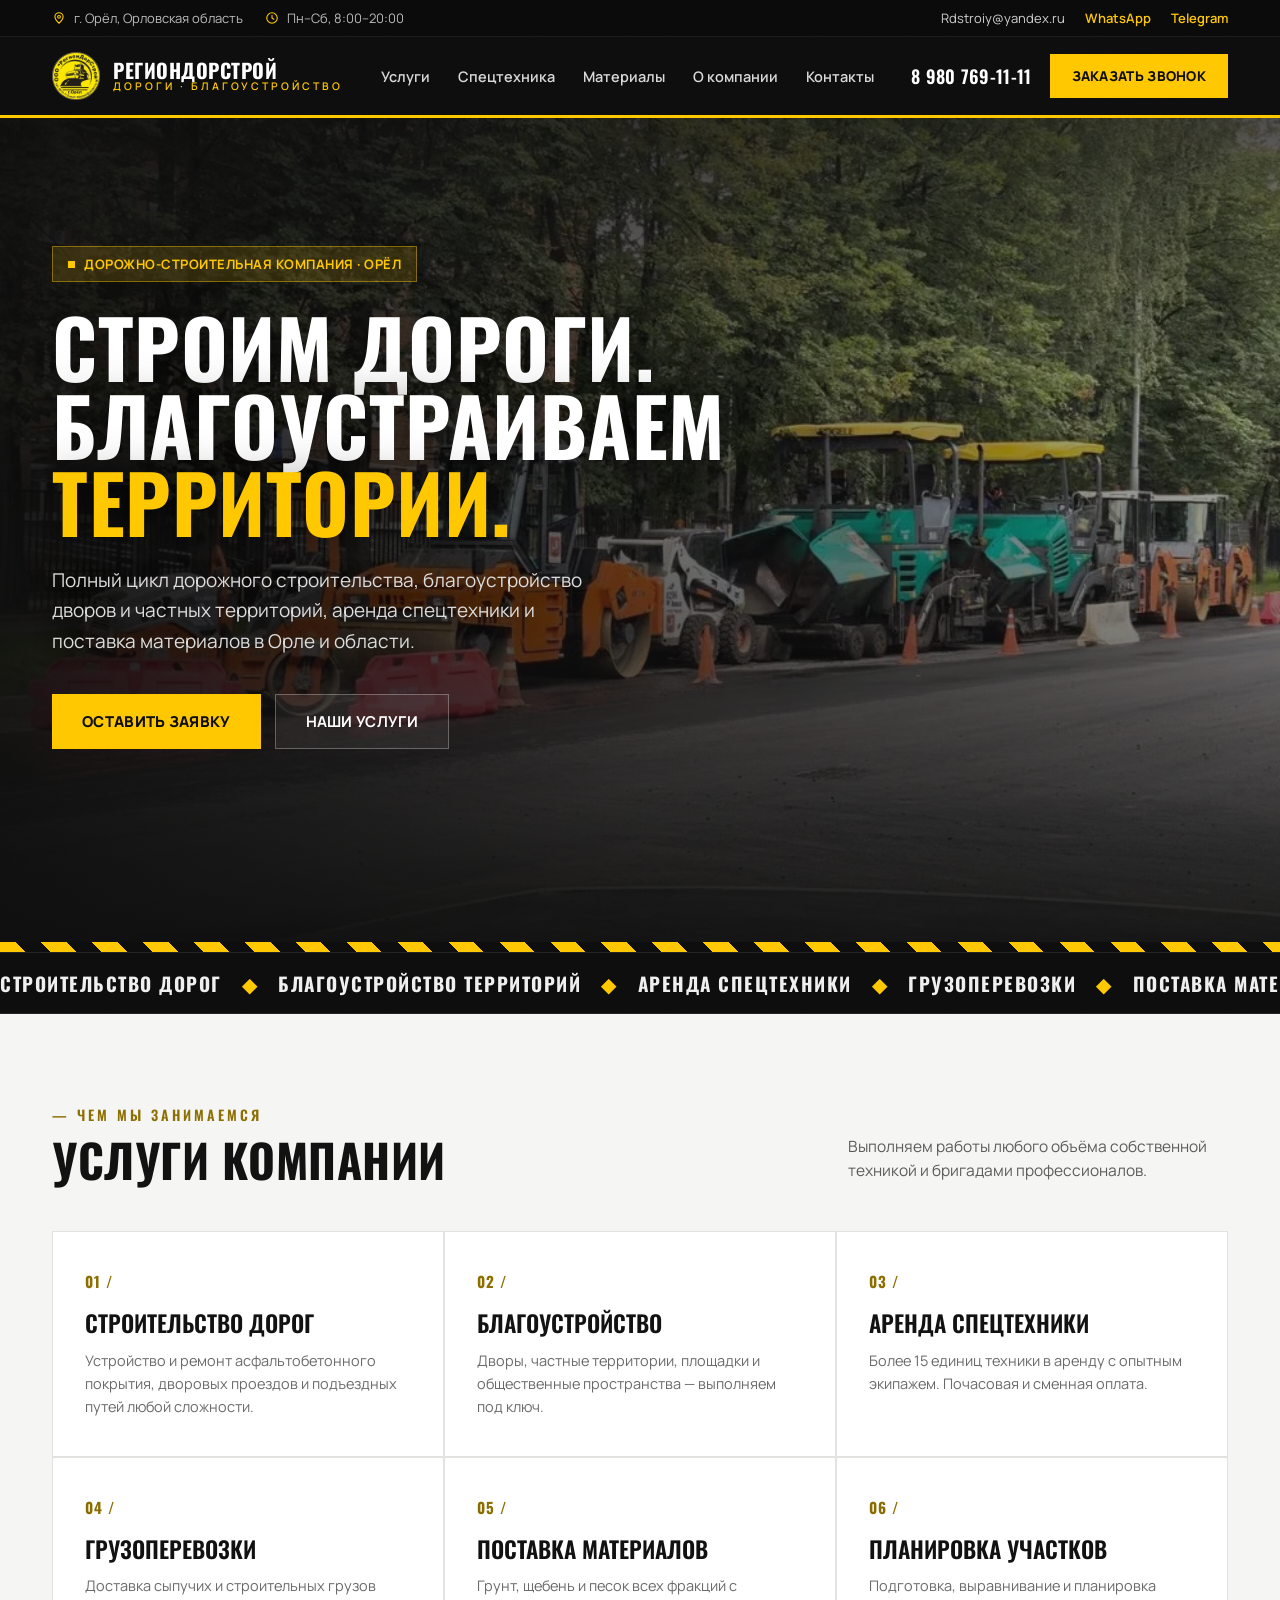
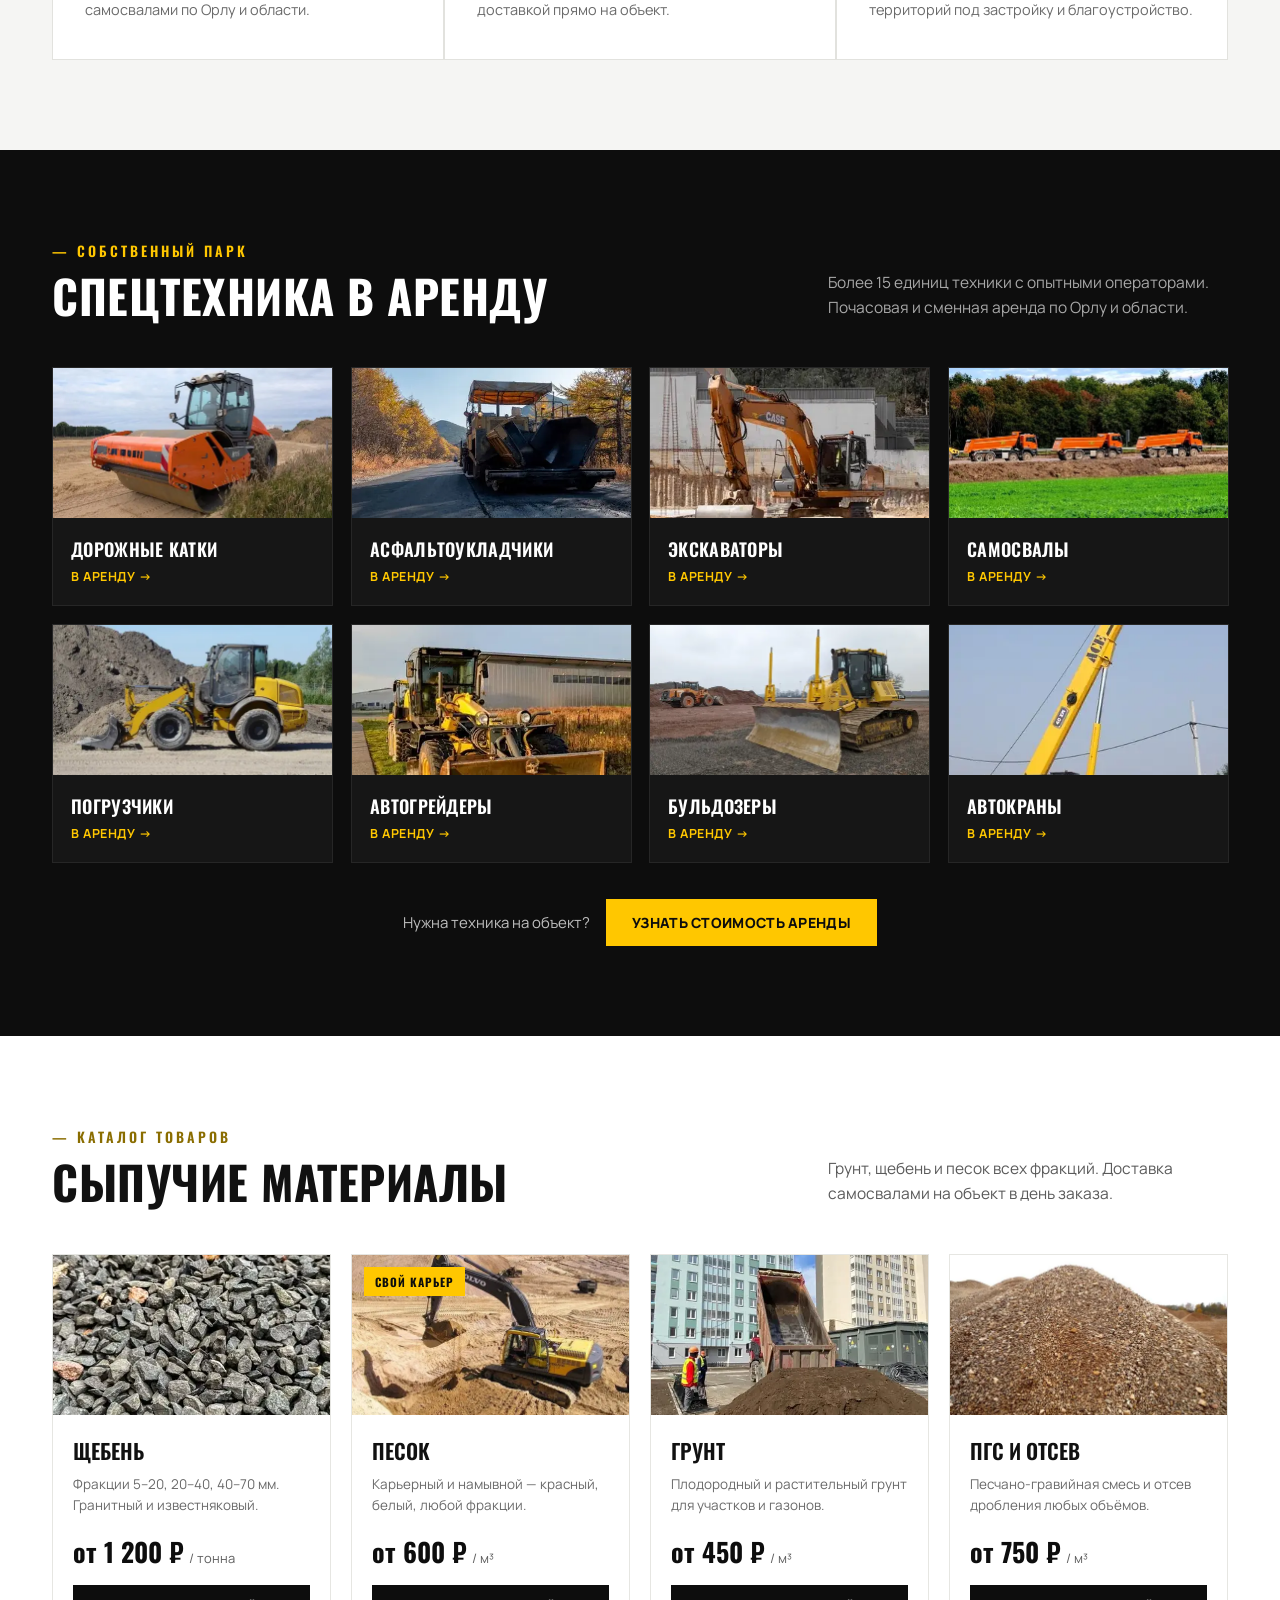
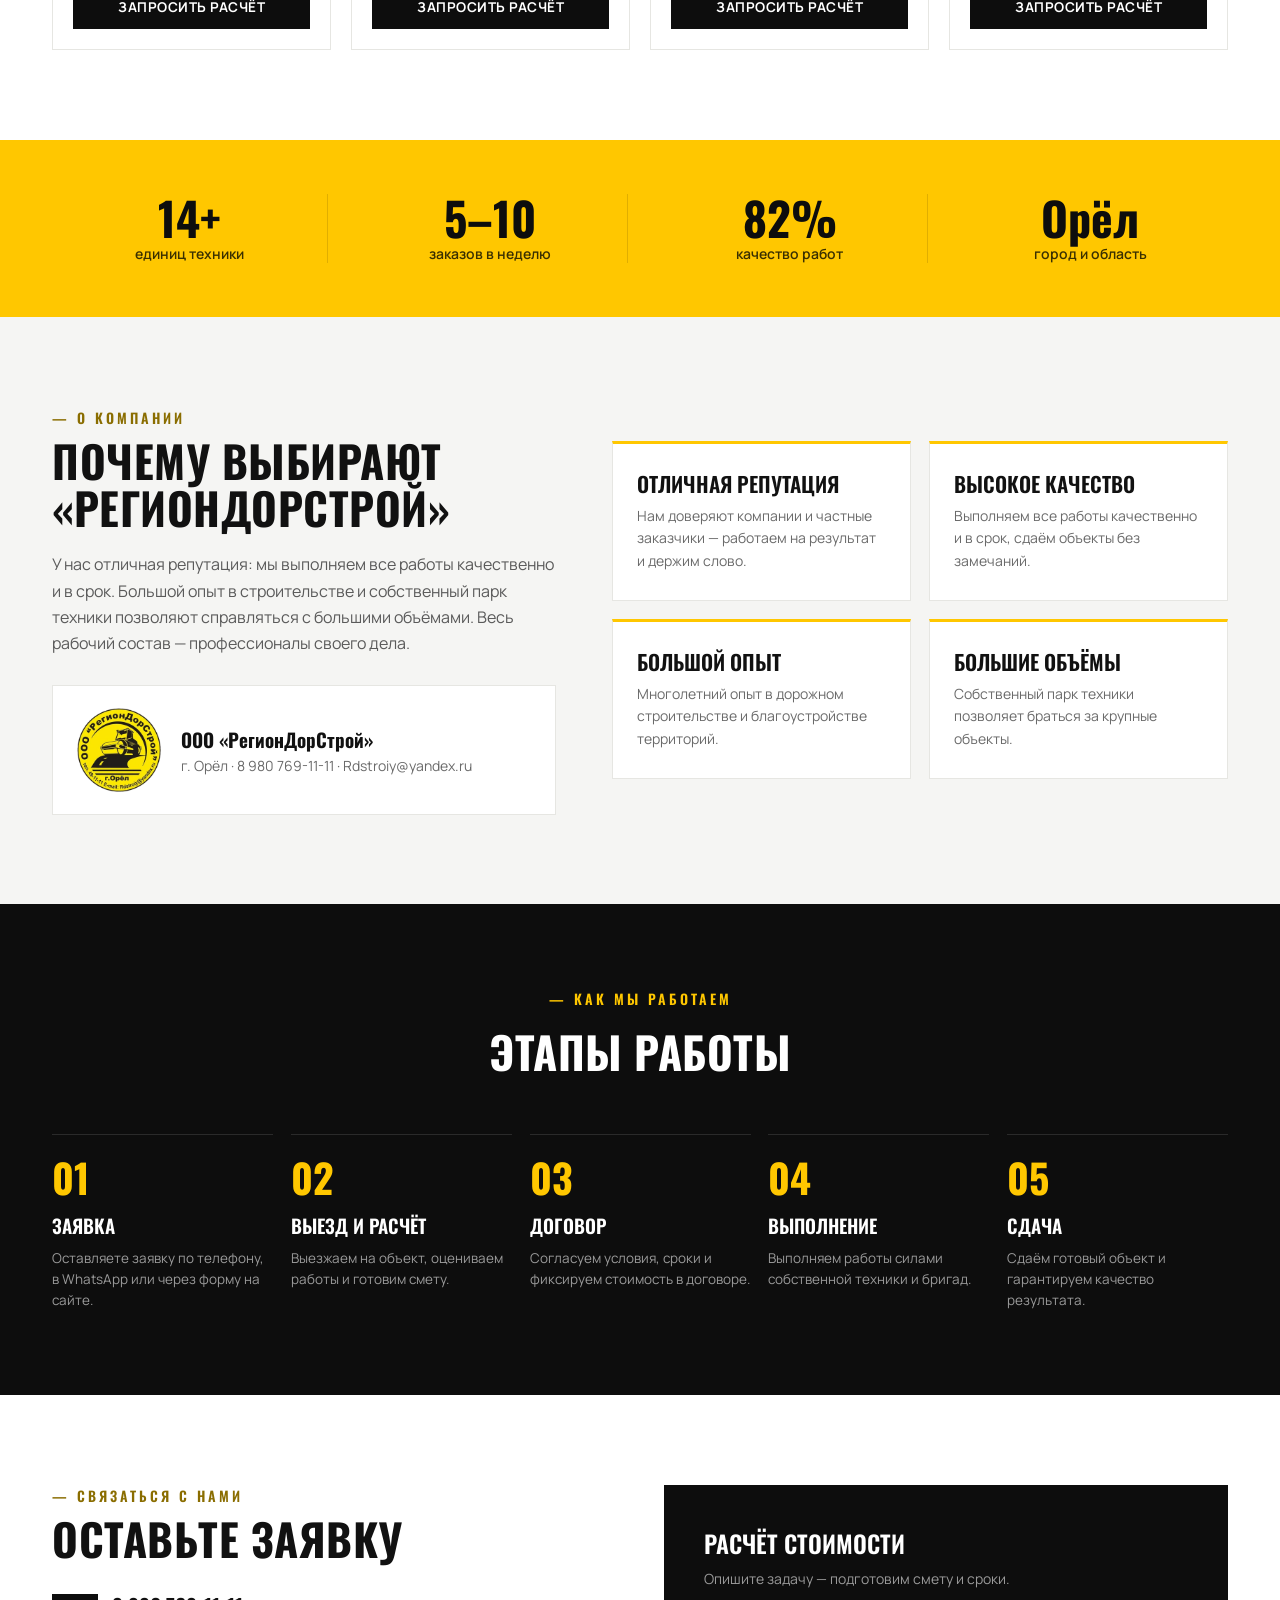
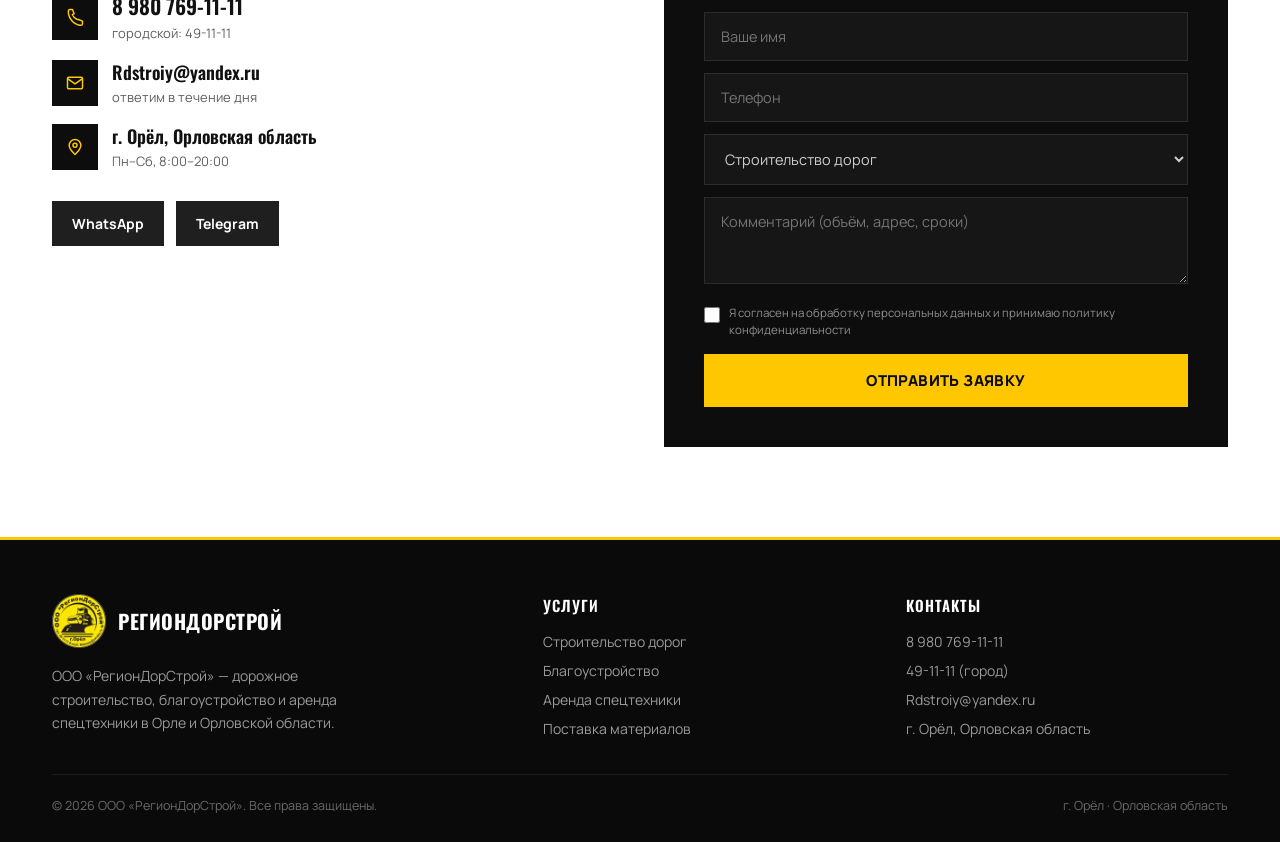
==== commit 0cb93796: "feat: киношное зерно (film grain) — фактура по всей странице, тонкое мерцание Тёмная кинематографичн" ====
--- a/index.html
+++ b/index.html
@@ -83,7 +83,10 @@
   [data-imgzoom]{overflow:hidden}
   [data-imgzoom] img{transition:transform .8s cubic-bezier(.22,.61,.36,1);display:block}
   [data-imgzoom]:hover img{transform:scale(1.08)}
-  @media (prefers-reduced-motion:reduce){[data-kenburns],[data-marquee],[data-marquee-fast]{animation:none!important}}
+  /* cinematic film grain — texture over the whole page, subtle flicker */
+  .grain{position:fixed;inset:-50%;width:200%;height:200%;pointer-events:none;z-index:190;opacity:.08;mix-blend-mode:overlay;background-image:url("data:image/svg+xml,%3Csvg xmlns='http://www.w3.org/2000/svg' width='140' height='140'%3E%3Cfilter id='g'%3E%3CfeTurbulence type='fractalNoise' baseFrequency='0.85' numOctaves='2' stitchTiles='stitch'/%3E%3C/filter%3E%3Crect width='100%25' height='100%25' filter='url(%23g)'/%3E%3C/svg%3E");background-size:140px 140px;animation:grain .8s steps(6) infinite;will-change:transform}
+  @keyframes grain{0%,100%{transform:translate(0,0)}10%{transform:translate(-4%,-4%)}20%{transform:translate(-8%,3%)}30%{transform:translate(5%,-8%)}40%{transform:translate(-3%,9%)}50%{transform:translate(-8%,4%)}60%{transform:translate(6%,2%)}70%{transform:translate(-4%,-6%)}80%{transform:translate(9%,5%)}90%{transform:translate(-6%,-8%)}}
+  @media (prefers-reduced-motion:reduce){[data-kenburns],[data-marquee],[data-marquee-fast]{animation:none!important}.grain{animation:none!important}}
   @media (max-width:1024px){
     [data-r="g4"]{grid-template-columns:repeat(2,1fr)!important}
     [data-r="g5"]{grid-template-columns:repeat(3,1fr)!important}
@@ -119,6 +122,7 @@
 </head>
 <body>
 
+<div class="grain" aria-hidden="true"></div>
 
 <div style="overflow-x:hidden">
 
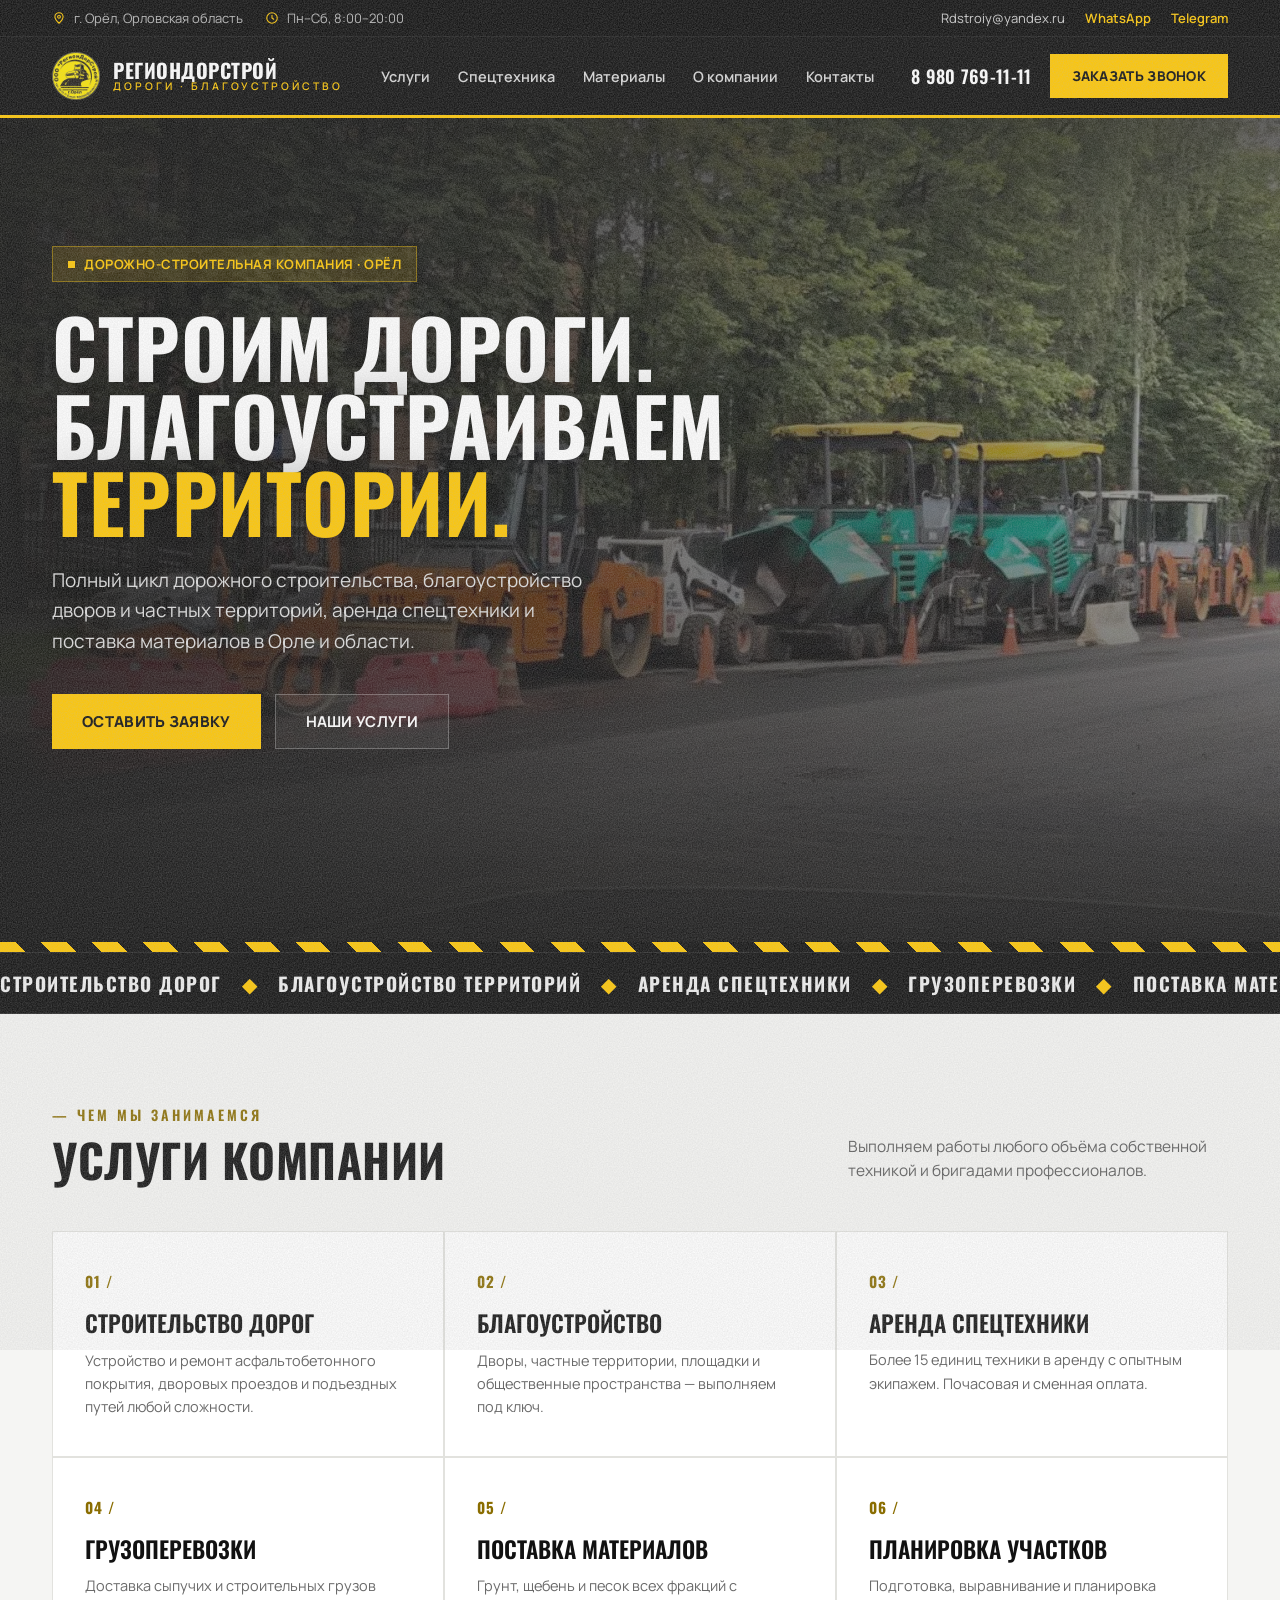
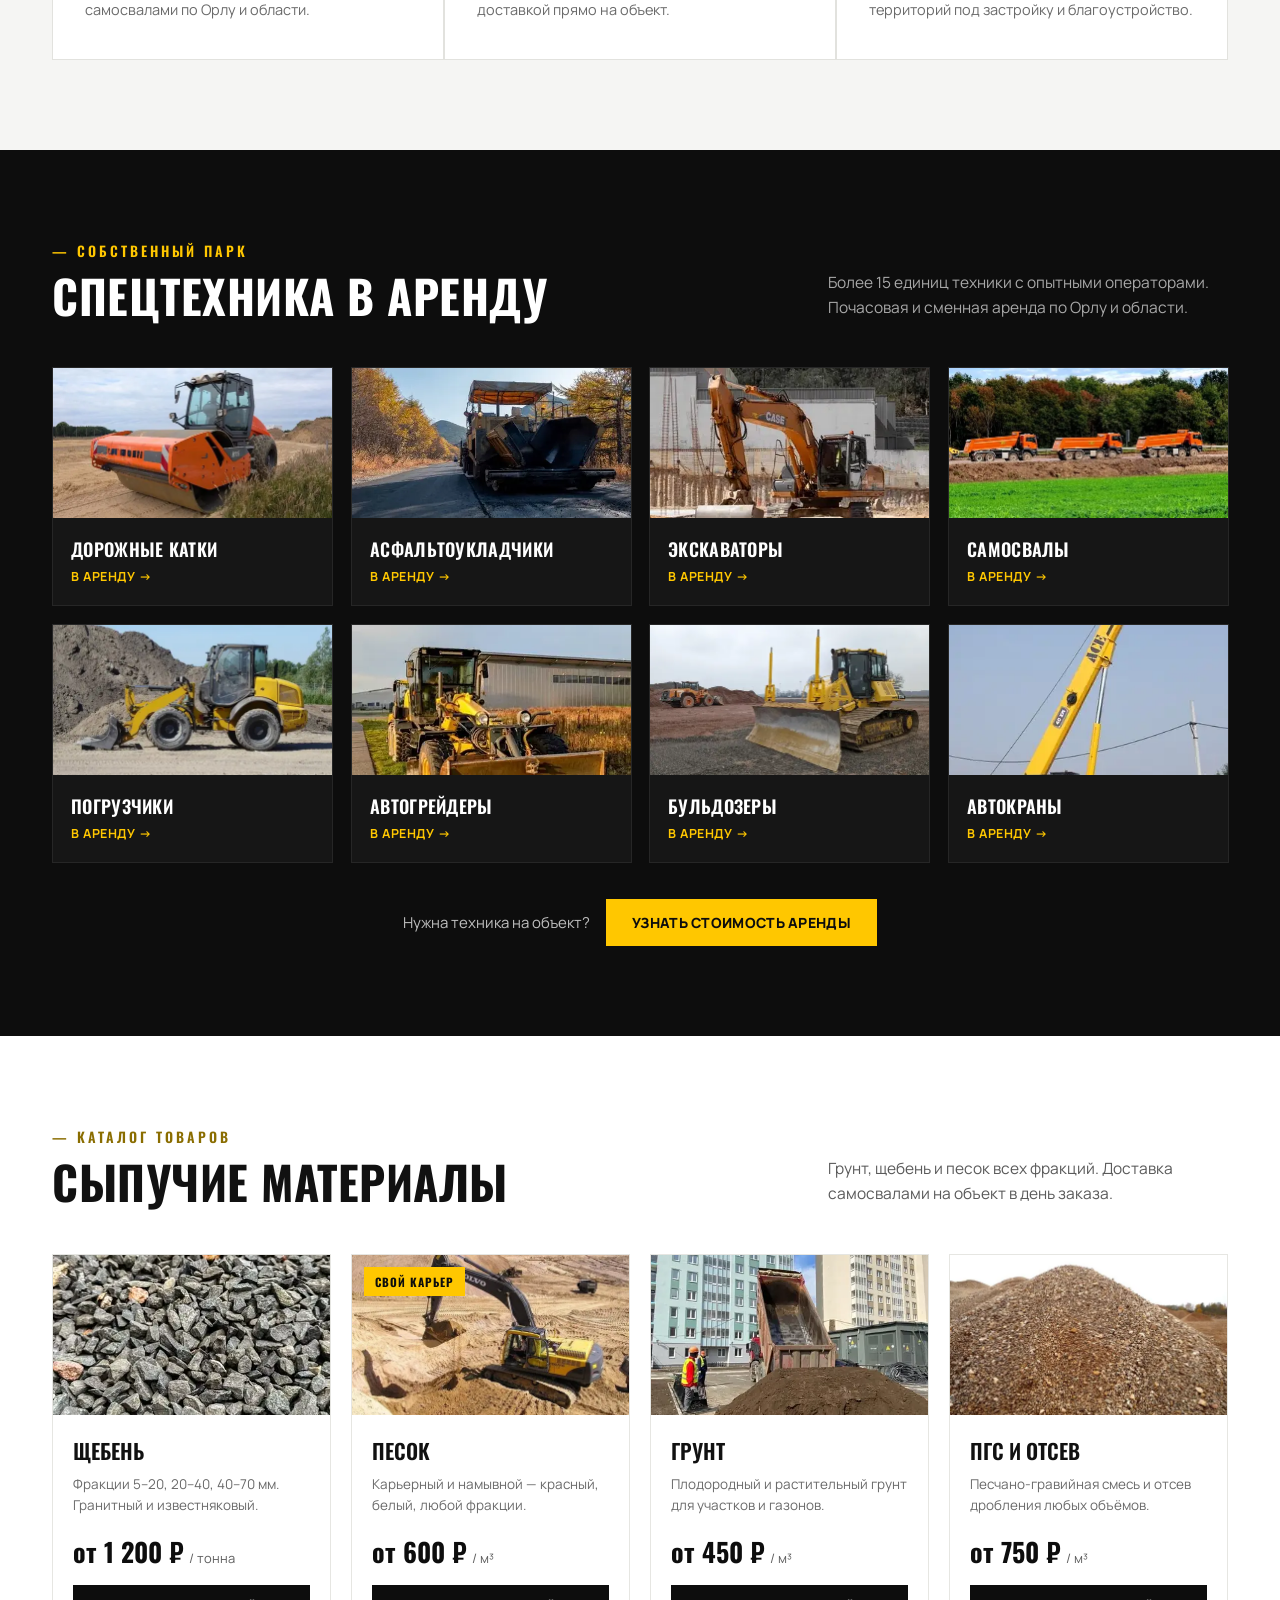
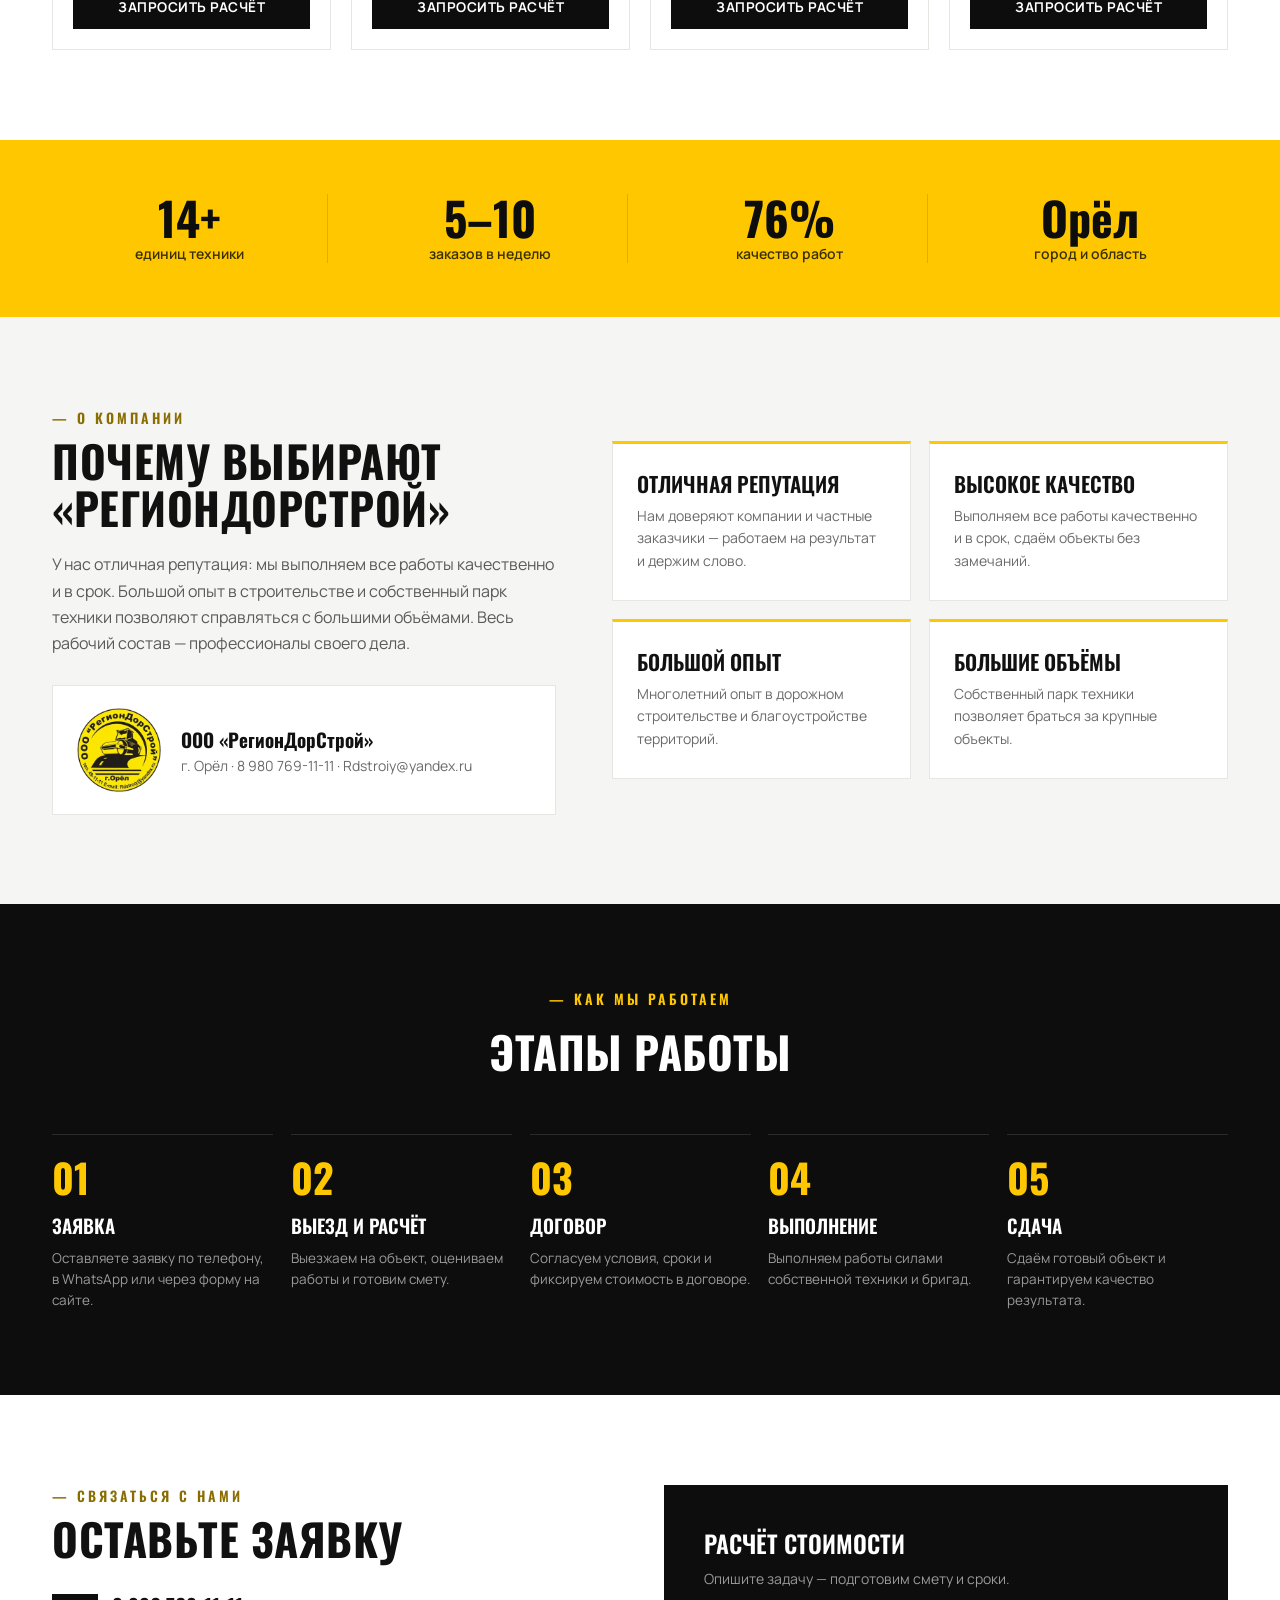
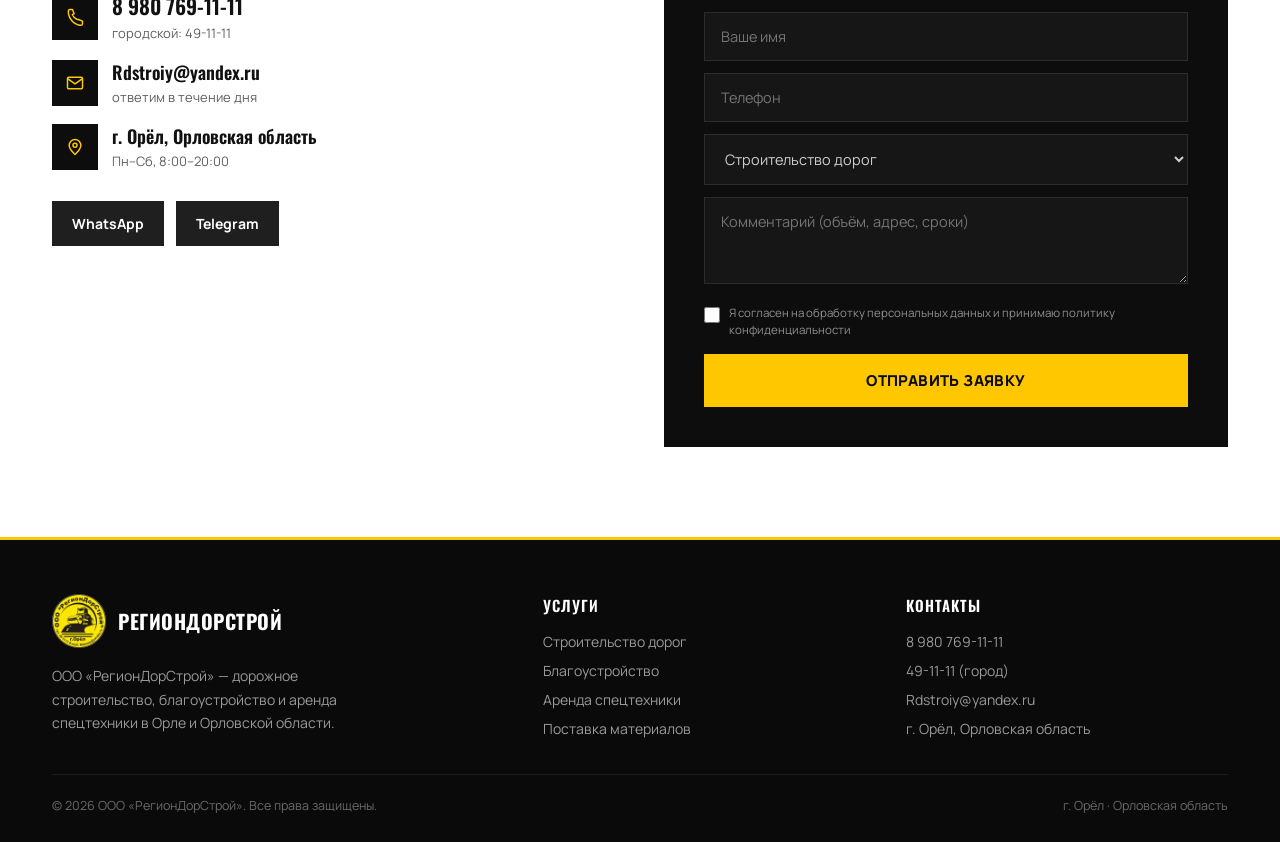
==== commit 0c9d9c77: "fix: зерно теперь видно — серые крапинки в альфа-канале вместо overlay overlay на #0d0d0d схлопывалс" ====
--- a/index.html
+++ b/index.html
@@ -84,7 +84,7 @@
   [data-imgzoom] img{transition:transform .8s cubic-bezier(.22,.61,.36,1);display:block}
   [data-imgzoom]:hover img{transform:scale(1.08)}
   /* cinematic film grain — texture over the whole page, subtle flicker */
-  .grain{position:fixed;inset:-50%;width:200%;height:200%;pointer-events:none;z-index:190;opacity:.08;mix-blend-mode:overlay;background-image:url("data:image/svg+xml,%3Csvg xmlns='http://www.w3.org/2000/svg' width='140' height='140'%3E%3Cfilter id='g'%3E%3CfeTurbulence type='fractalNoise' baseFrequency='0.85' numOctaves='2' stitchTiles='stitch'/%3E%3C/filter%3E%3Crect width='100%25' height='100%25' filter='url(%23g)'/%3E%3C/svg%3E");background-size:140px 140px;animation:grain .8s steps(6) infinite;will-change:transform}
+  .grain{position:fixed;inset:-50%;width:200%;height:200%;pointer-events:none;z-index:190;opacity:.35;background-image:url("data:image/svg+xml,%3Csvg xmlns='http://www.w3.org/2000/svg' width='160' height='160'%3E%3Cfilter id='g'%3E%3CfeTurbulence type='fractalNoise' baseFrequency='0.8' numOctaves='2' stitchTiles='stitch'/%3E%3CfeColorMatrix type='matrix' values='0 0 0 0 0.5 0 0 0 0 0.5 0 0 0 0 0.5 0 0 0 1 0'/%3E%3C/filter%3E%3Crect width='100%25' height='100%25' filter='url(%23g)'/%3E%3C/svg%3E");background-size:160px 160px;animation:grain .8s steps(6) infinite;will-change:transform}
   @keyframes grain{0%,100%{transform:translate(0,0)}10%{transform:translate(-4%,-4%)}20%{transform:translate(-8%,3%)}30%{transform:translate(5%,-8%)}40%{transform:translate(-3%,9%)}50%{transform:translate(-8%,4%)}60%{transform:translate(6%,2%)}70%{transform:translate(-4%,-6%)}80%{transform:translate(9%,5%)}90%{transform:translate(-6%,-8%)}}
   @media (prefers-reduced-motion:reduce){[data-kenburns],[data-marquee],[data-marquee-fast]{animation:none!important}.grain{animation:none!important}}
   @media (max-width:1024px){
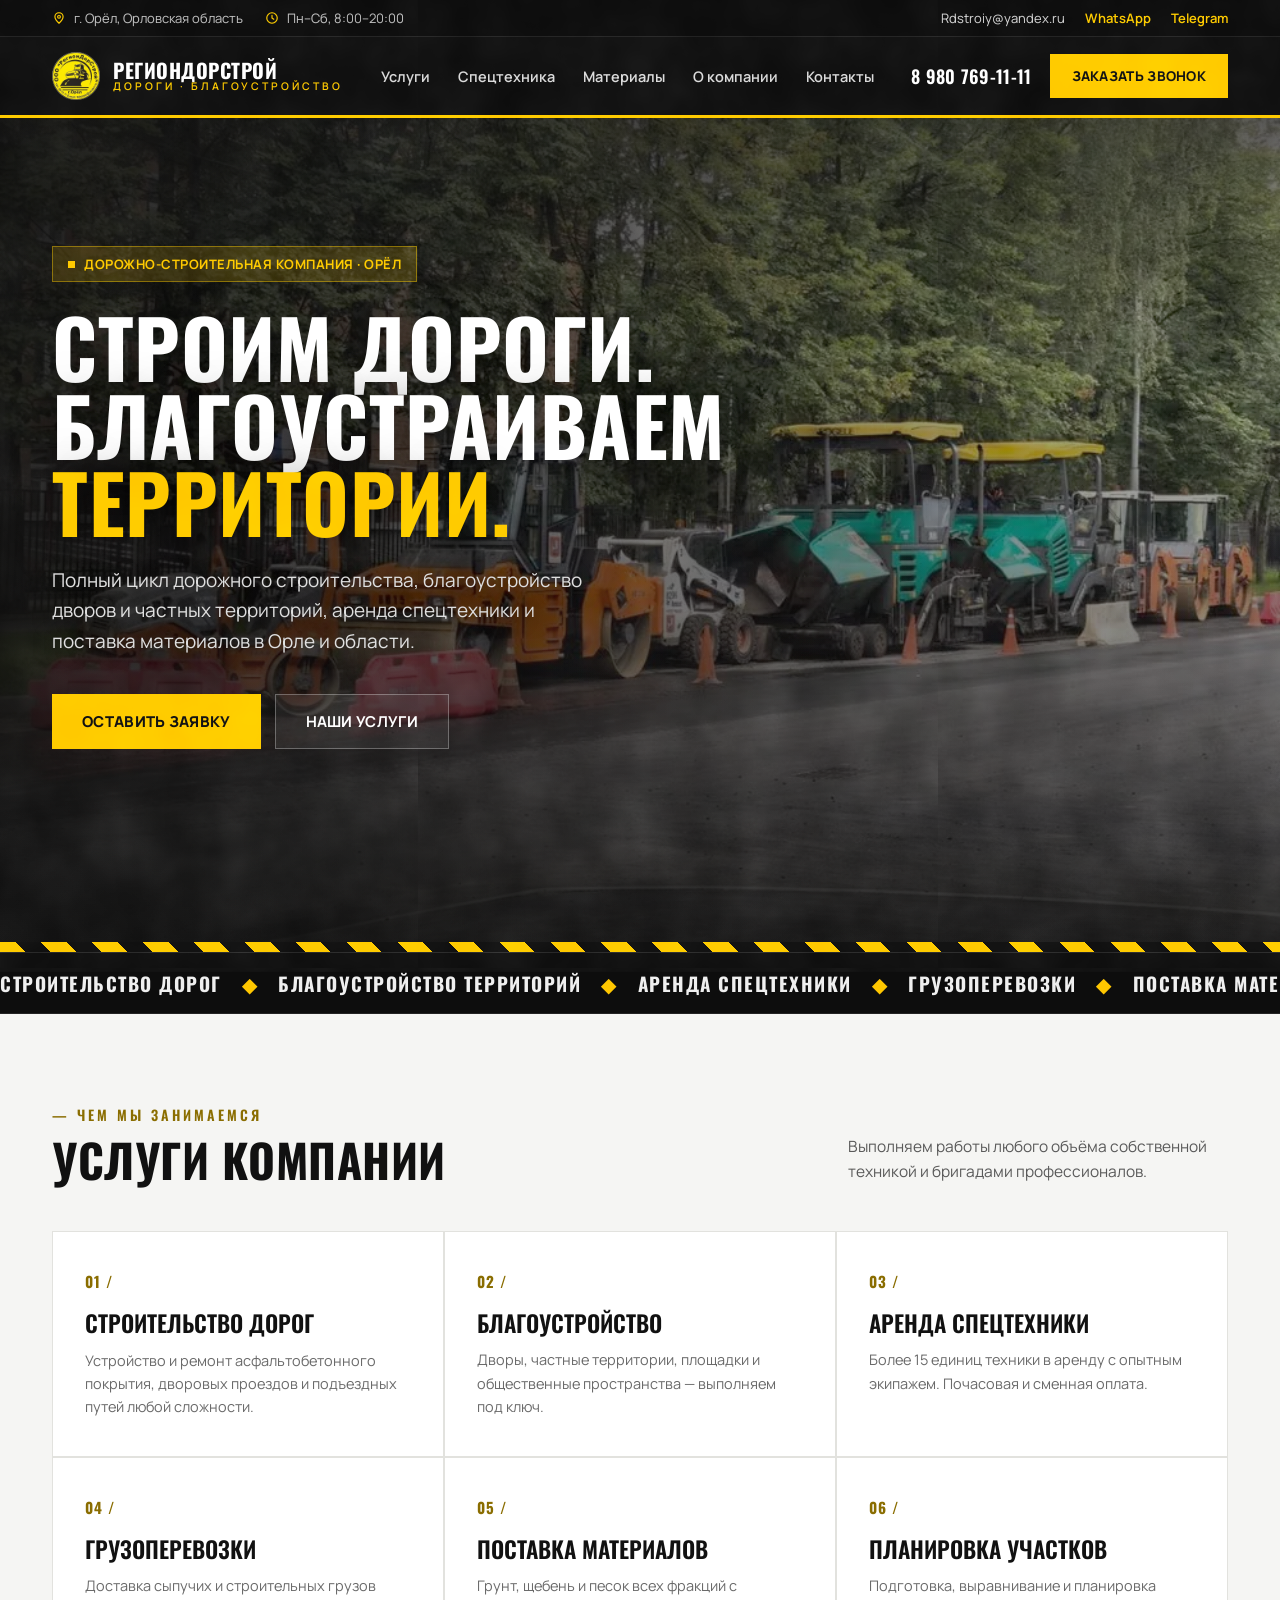
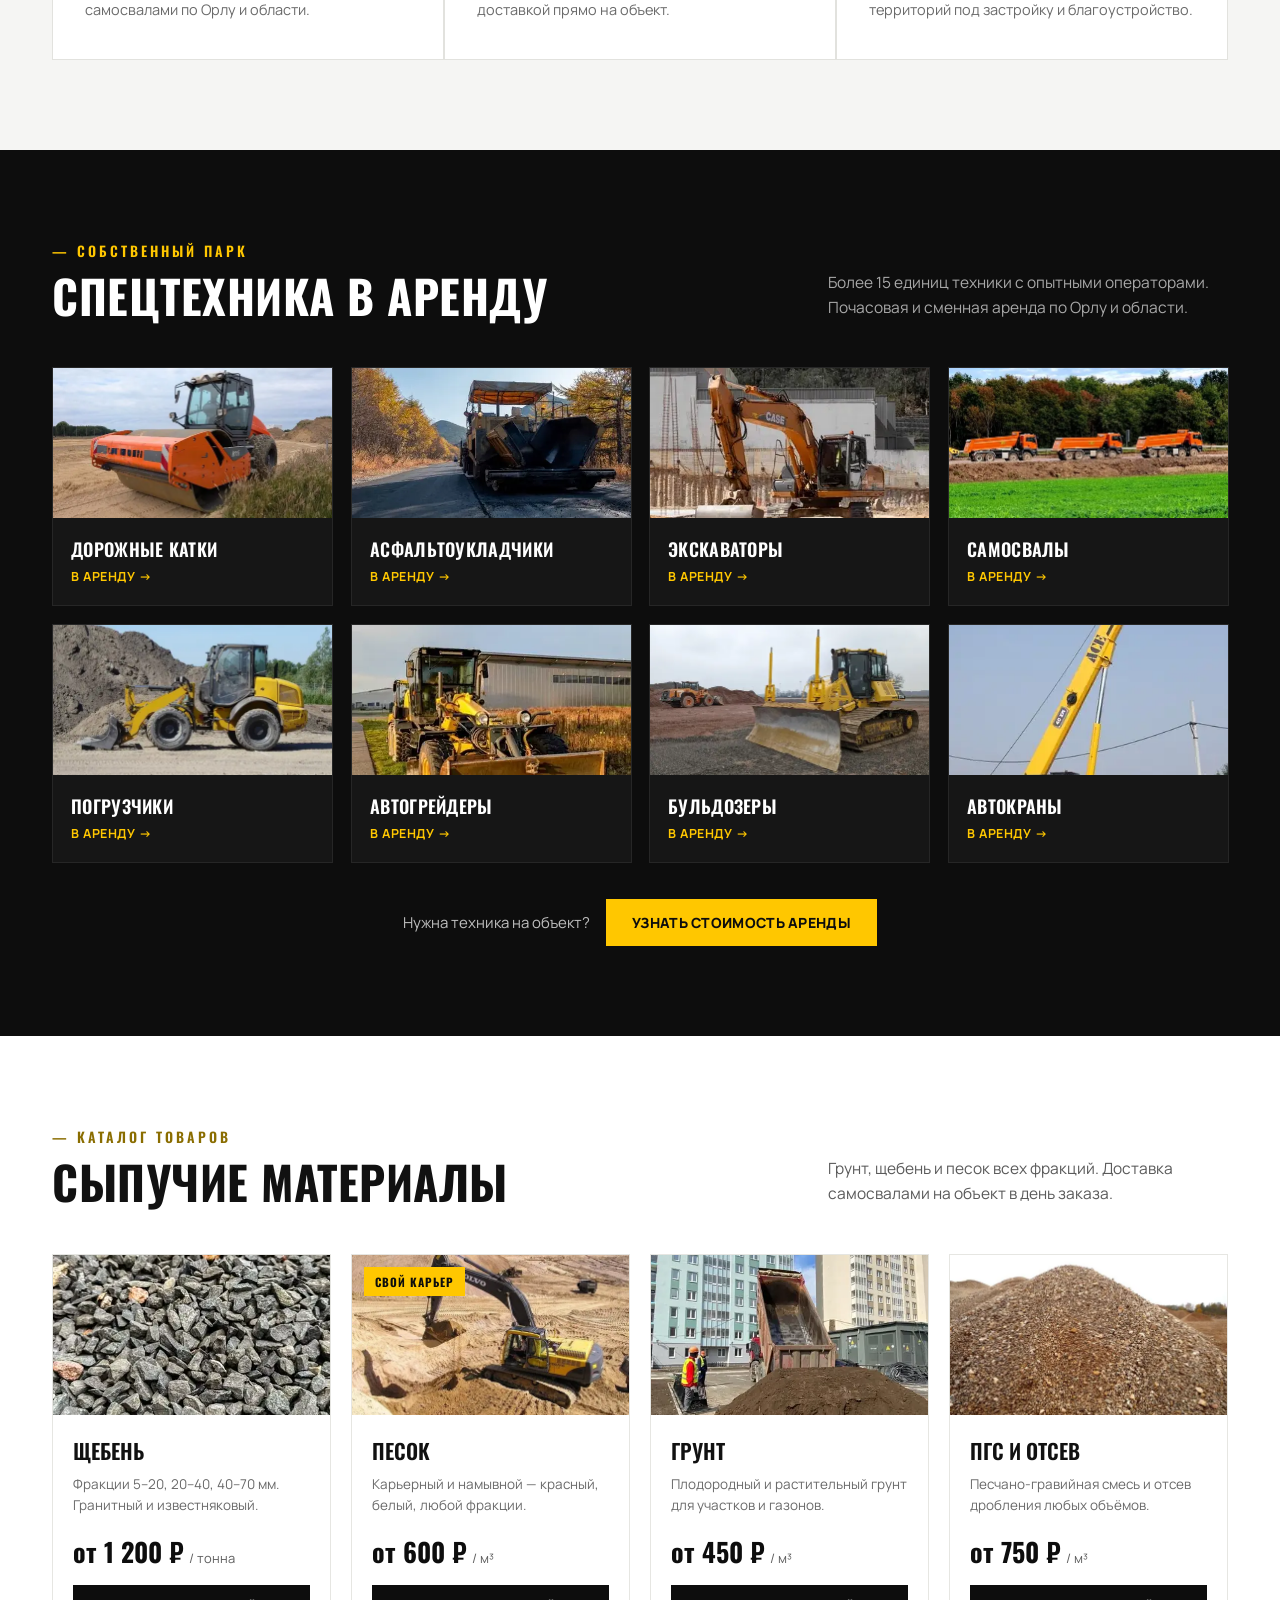
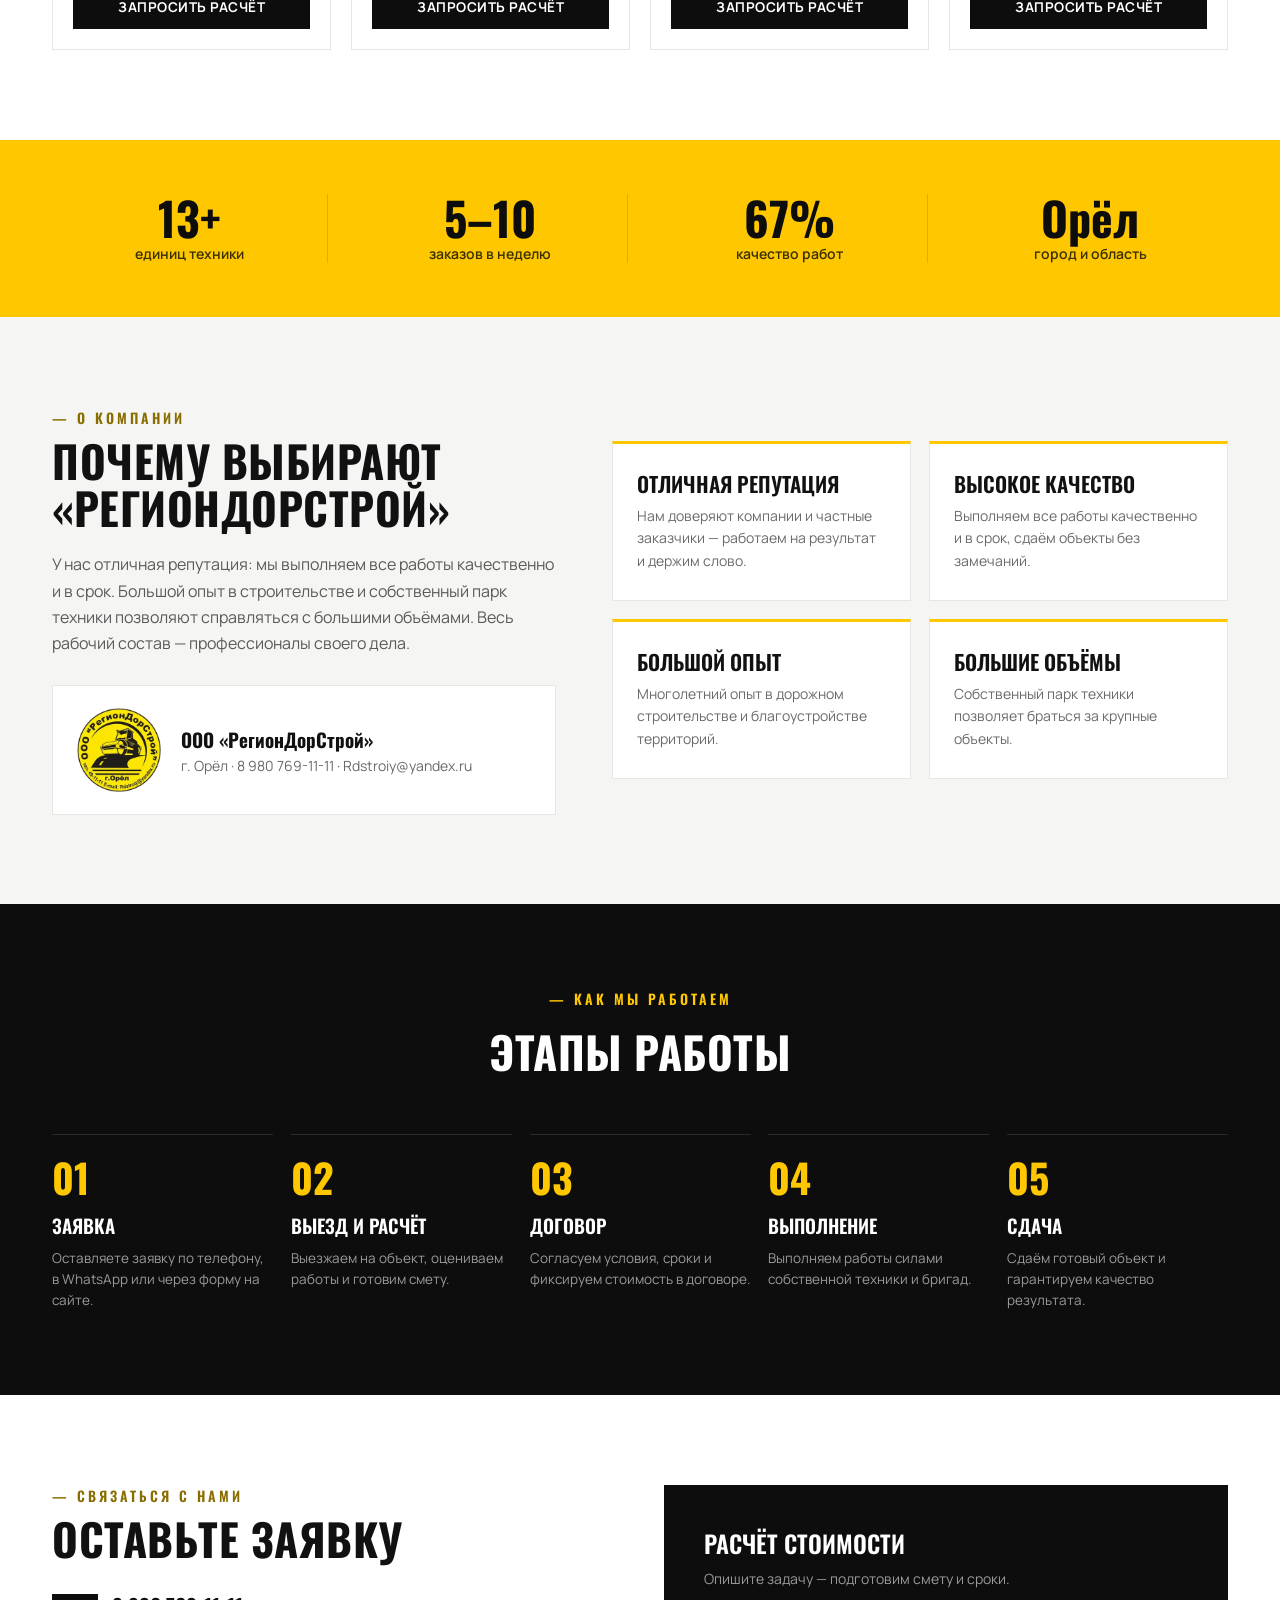
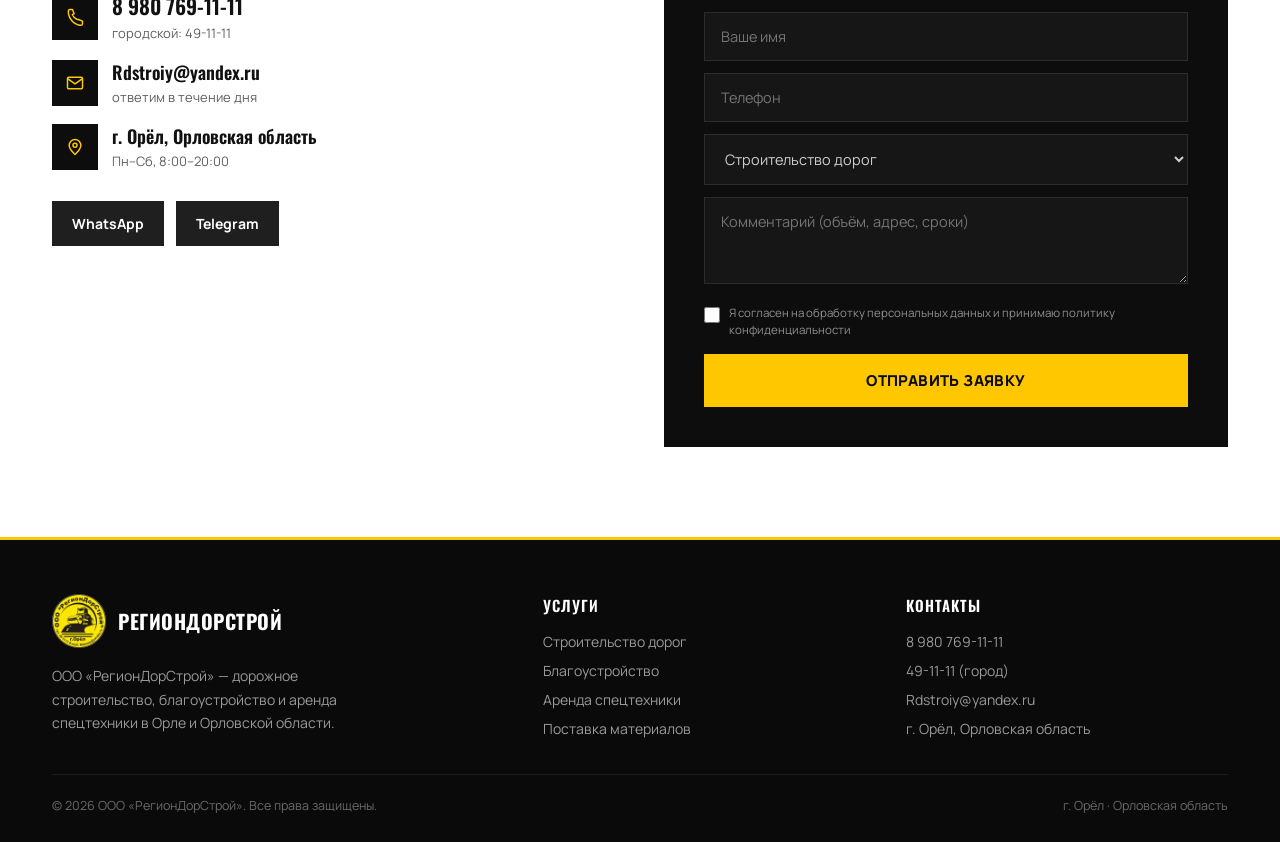
==== commit 3ae8b70d: "feat: фактура 'бетон' вместо ТВ-шума — мягкая мраморность, медленный дрейф Заказчик отверг per-pixel" ====
--- a/index.html
+++ b/index.html
@@ -83,9 +83,9 @@
   [data-imgzoom]{overflow:hidden}
   [data-imgzoom] img{transition:transform .8s cubic-bezier(.22,.61,.36,1);display:block}
   [data-imgzoom]:hover img{transform:scale(1.08)}
-  /* cinematic film grain — texture over the whole page, subtle flicker */
-  .grain{position:fixed;inset:-50%;width:200%;height:200%;pointer-events:none;z-index:190;opacity:.35;background-image:url("data:image/svg+xml,%3Csvg xmlns='http://www.w3.org/2000/svg' width='160' height='160'%3E%3Cfilter id='g'%3E%3CfeTurbulence type='fractalNoise' baseFrequency='0.8' numOctaves='2' stitchTiles='stitch'/%3E%3CfeColorMatrix type='matrix' values='0 0 0 0 0.5 0 0 0 0 0.5 0 0 0 0 0.5 0 0 0 1 0'/%3E%3C/filter%3E%3Crect width='100%25' height='100%25' filter='url(%23g)'/%3E%3C/svg%3E");background-size:160px 160px;animation:grain .8s steps(6) infinite;will-change:transform}
-  @keyframes grain{0%,100%{transform:translate(0,0)}10%{transform:translate(-4%,-4%)}20%{transform:translate(-8%,3%)}30%{transform:translate(5%,-8%)}40%{transform:translate(-3%,9%)}50%{transform:translate(-8%,4%)}60%{transform:translate(6%,2%)}70%{transform:translate(-4%,-6%)}80%{transform:translate(9%,5%)}90%{transform:translate(-6%,-8%)}}
+  /* concrete texture — soft marble mottle over the whole page, slow drift */
+  .grain{position:fixed;inset:-8%;width:116%;height:116%;pointer-events:none;z-index:190;opacity:.8;mix-blend-mode:soft-light;background-image:url("data:image/svg+xml,%3Csvg xmlns='http://www.w3.org/2000/svg' width='600' height='600'%3E%3Cfilter id='g'%3E%3CfeTurbulence type='fractalNoise' baseFrequency='0.014' numOctaves='3' seed='7' stitchTiles='stitch'/%3E%3CfeColorMatrix type='saturate' values='0'/%3E%3C/filter%3E%3Crect width='100%25' height='100%25' filter='url(%23g)'/%3E%3C/svg%3E");background-size:520px 520px;animation:grain 42s ease-in-out infinite alternate;will-change:transform}
+  @keyframes grain{0%{transform:scale(1) translate(0,0)}100%{transform:scale(1.1) translate(-2%,-1.5%)}}
   @media (prefers-reduced-motion:reduce){[data-kenburns],[data-marquee],[data-marquee-fast]{animation:none!important}.grain{animation:none!important}}
   @media (max-width:1024px){
     [data-r="g4"]{grid-template-columns:repeat(2,1fr)!important}
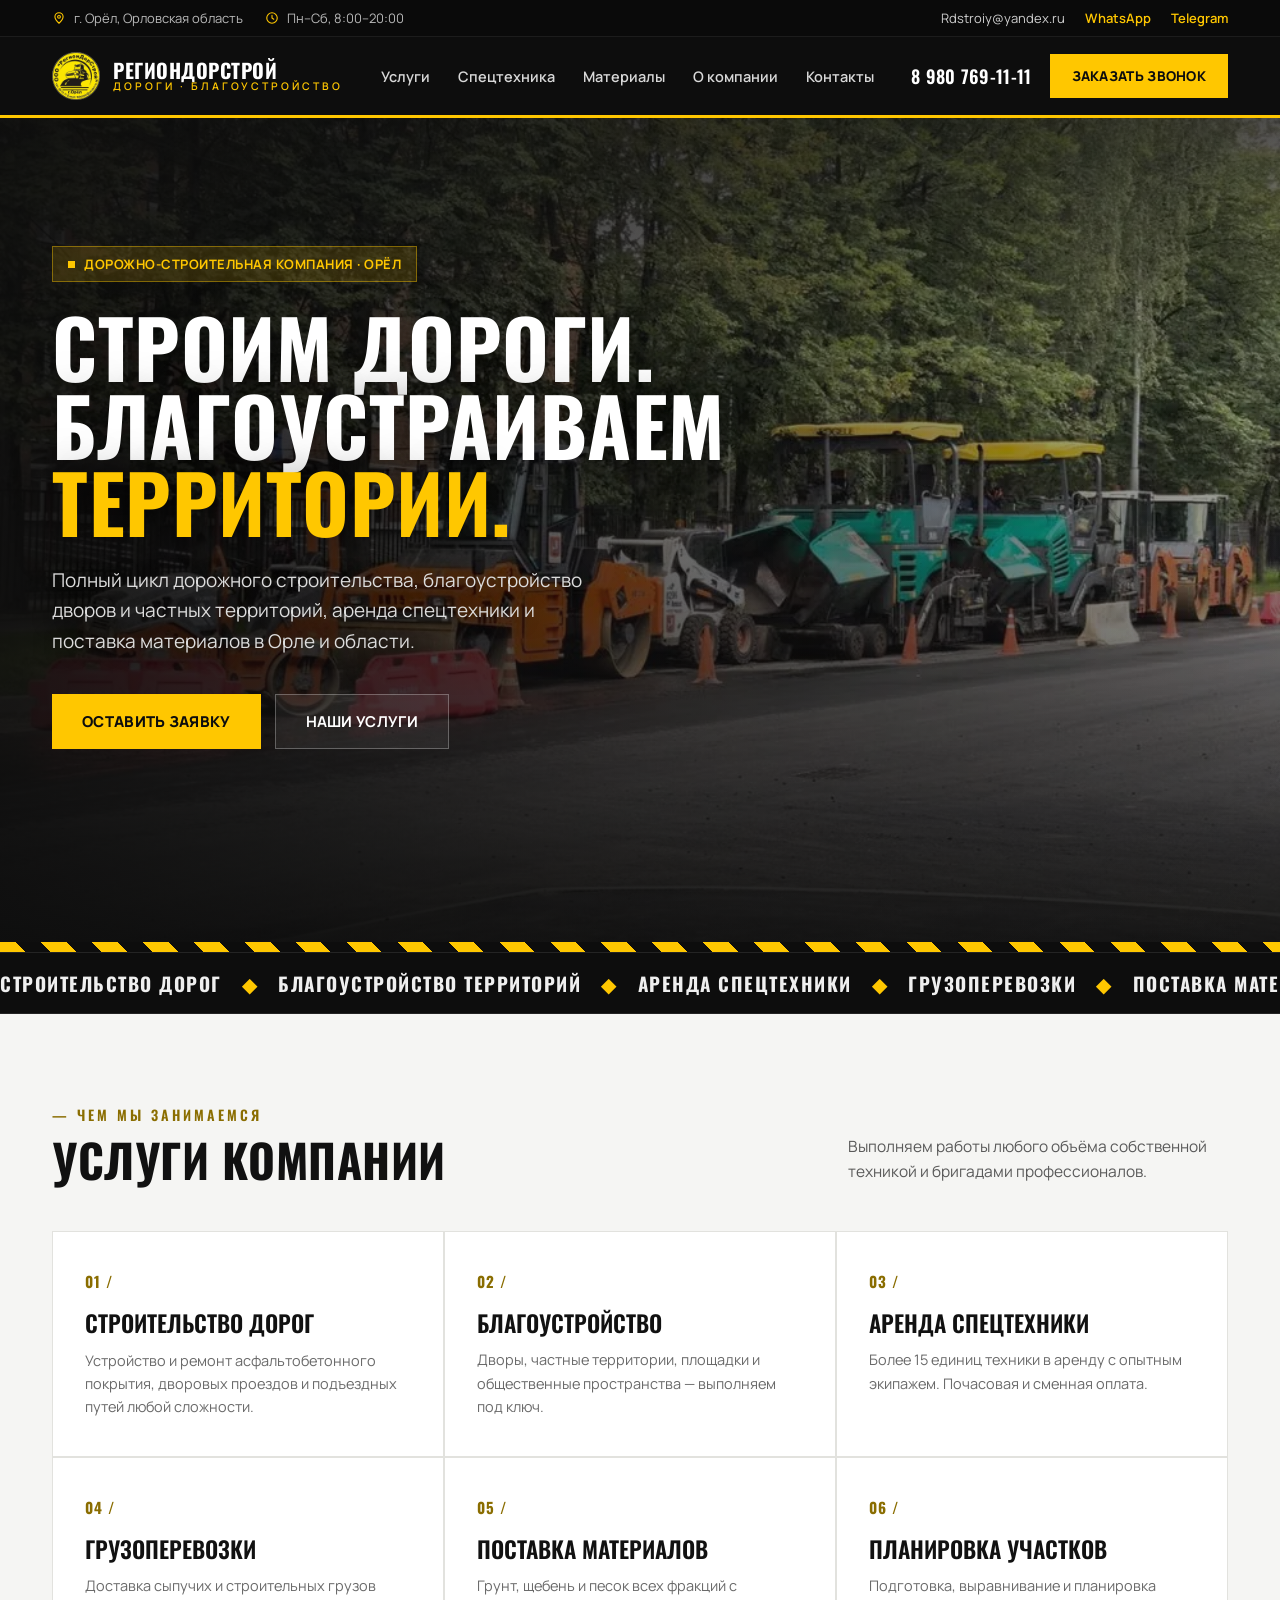
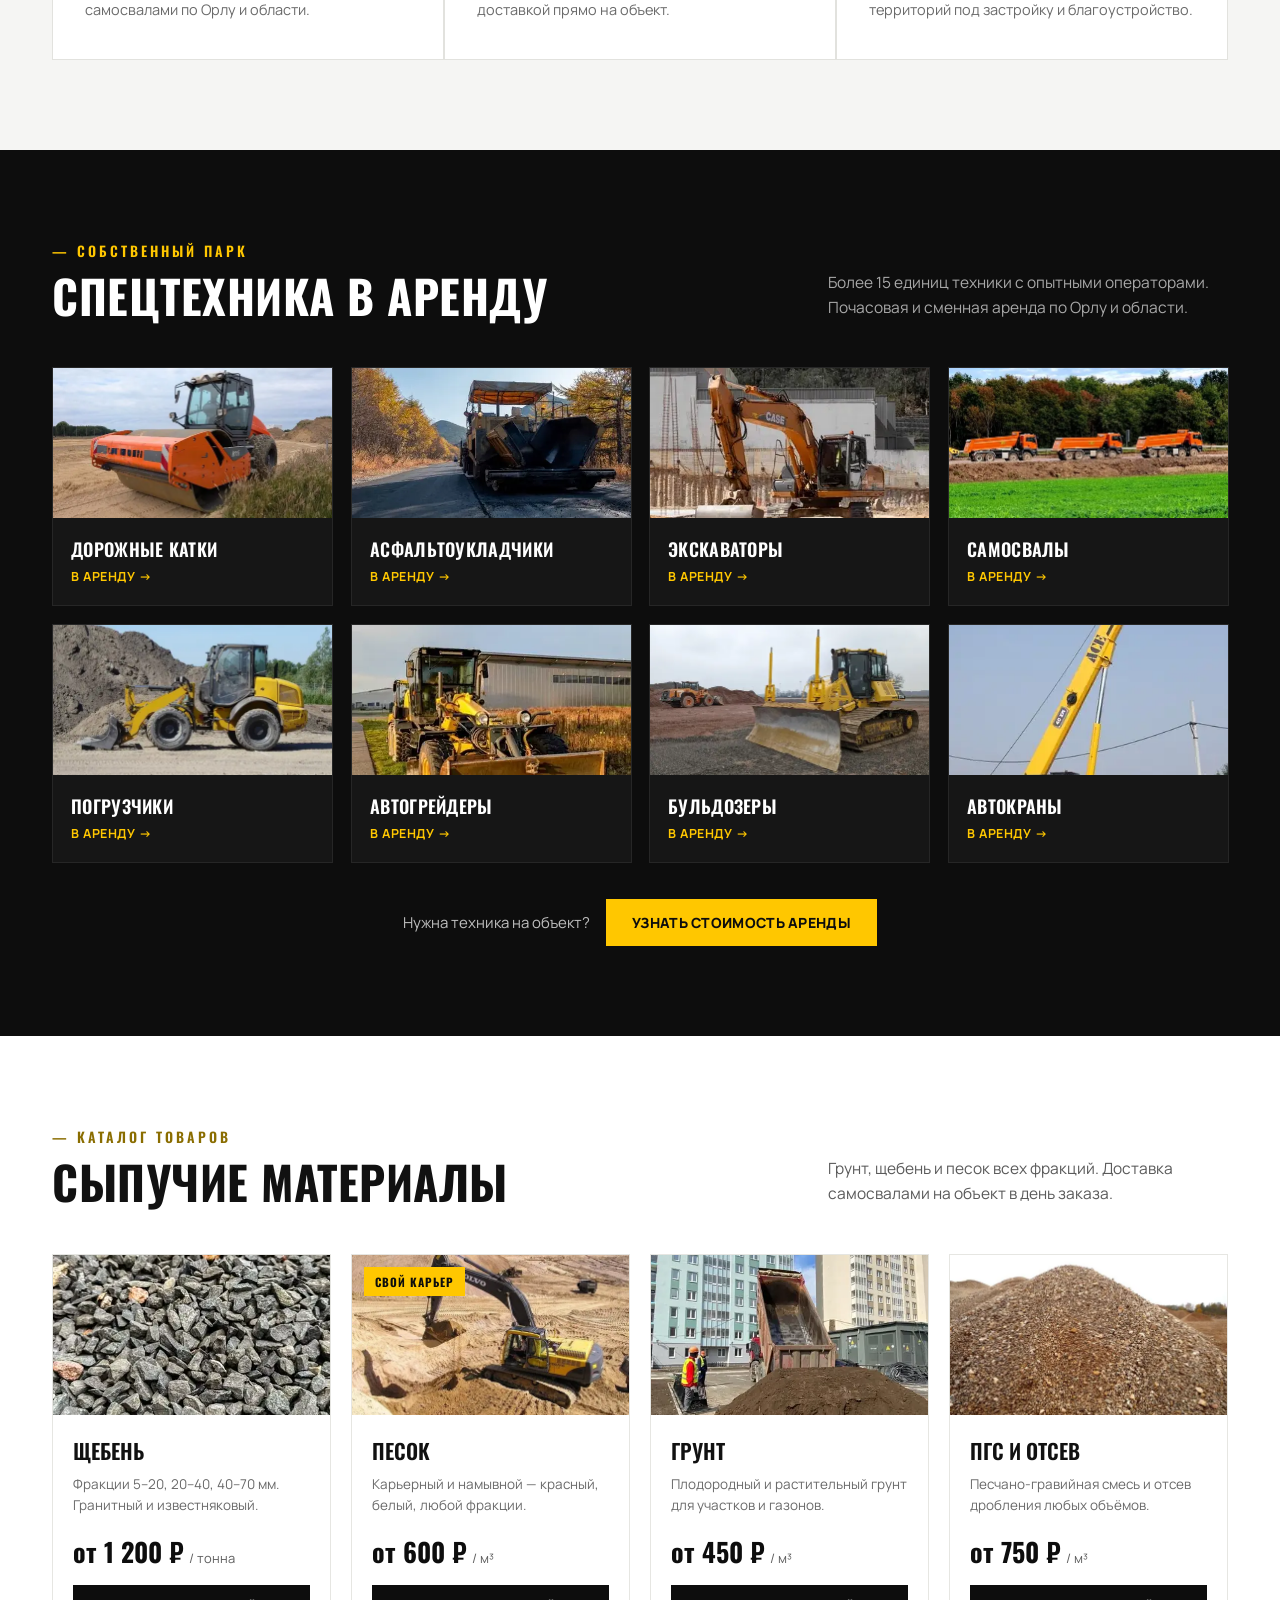
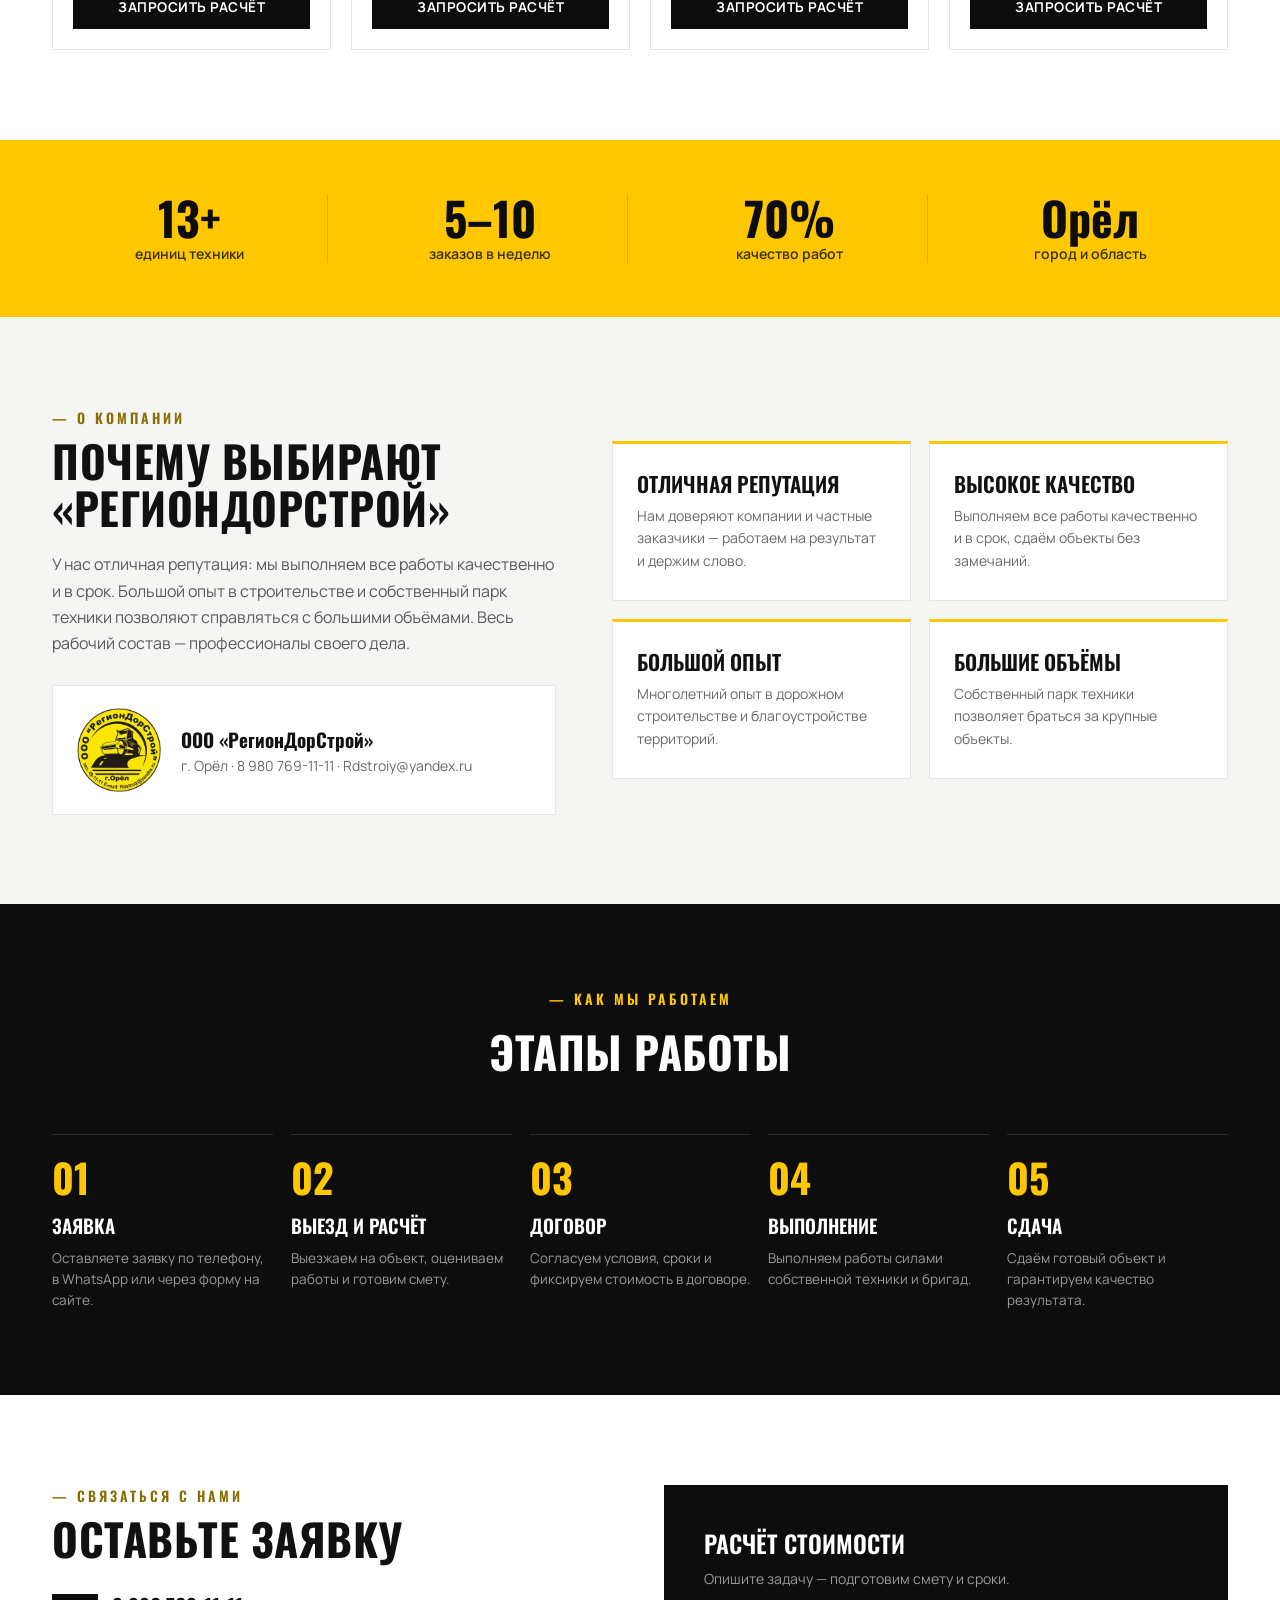
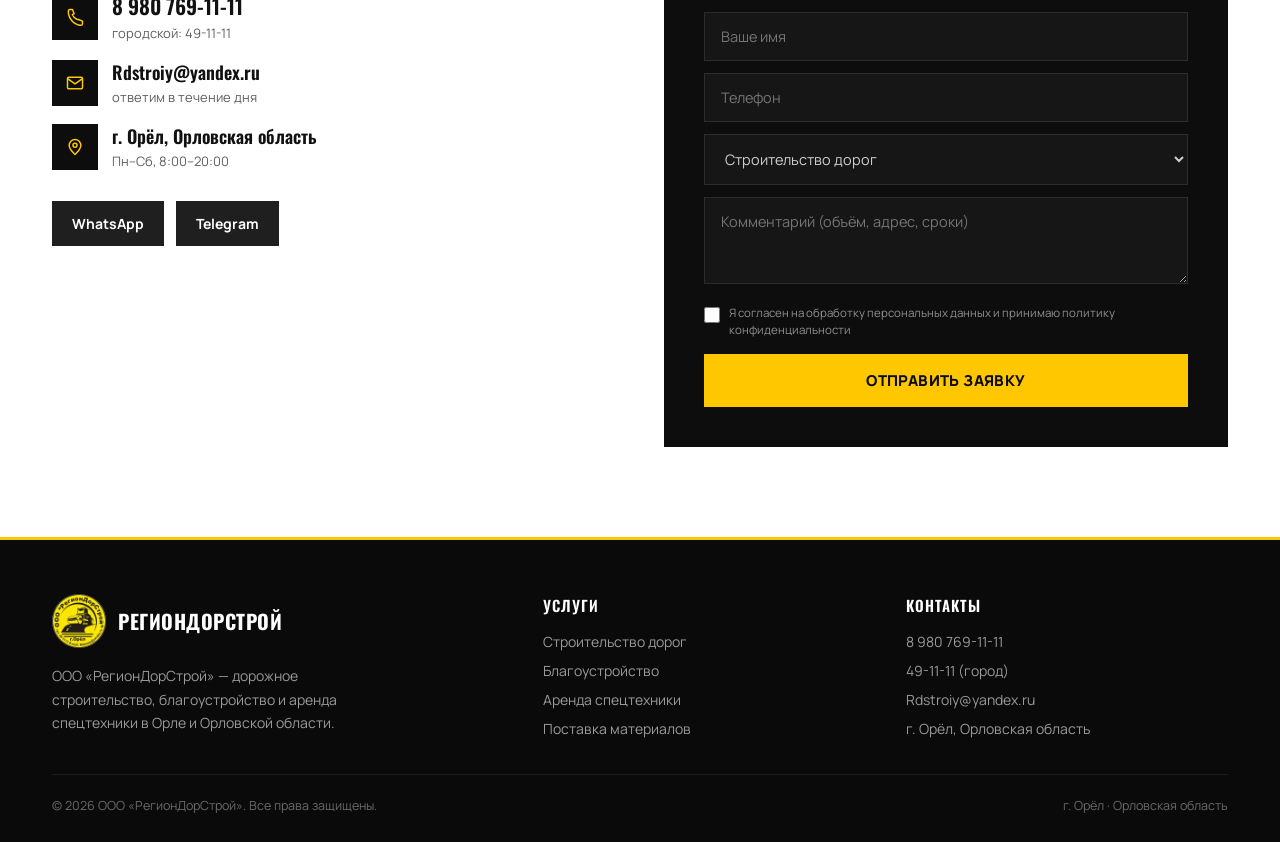
==== commit 6ecdf14e: "revert: убрал фактуру — заказчик отказался от всех вариантов Возврат к чистому дизайну без grain-ове" ====
--- a/index.html
+++ b/index.html
@@ -83,10 +83,7 @@
   [data-imgzoom]{overflow:hidden}
   [data-imgzoom] img{transition:transform .8s cubic-bezier(.22,.61,.36,1);display:block}
   [data-imgzoom]:hover img{transform:scale(1.08)}
-  /* concrete texture — soft marble mottle over the whole page, slow drift */
-  .grain{position:fixed;inset:-8%;width:116%;height:116%;pointer-events:none;z-index:190;opacity:.8;mix-blend-mode:soft-light;background-image:url("data:image/svg+xml,%3Csvg xmlns='http://www.w3.org/2000/svg' width='600' height='600'%3E%3Cfilter id='g'%3E%3CfeTurbulence type='fractalNoise' baseFrequency='0.014' numOctaves='3' seed='7' stitchTiles='stitch'/%3E%3CfeColorMatrix type='saturate' values='0'/%3E%3C/filter%3E%3Crect width='100%25' height='100%25' filter='url(%23g)'/%3E%3C/svg%3E");background-size:520px 520px;animation:grain 42s ease-in-out infinite alternate;will-change:transform}
-  @keyframes grain{0%{transform:scale(1) translate(0,0)}100%{transform:scale(1.1) translate(-2%,-1.5%)}}
-  @media (prefers-reduced-motion:reduce){[data-kenburns],[data-marquee],[data-marquee-fast]{animation:none!important}.grain{animation:none!important}}
+  @media (prefers-reduced-motion:reduce){[data-kenburns],[data-marquee],[data-marquee-fast]{animation:none!important}}
   @media (max-width:1024px){
     [data-r="g4"]{grid-template-columns:repeat(2,1fr)!important}
     [data-r="g5"]{grid-template-columns:repeat(3,1fr)!important}
@@ -122,7 +119,6 @@
 </head>
 <body>
 
-<div class="grain" aria-hidden="true"></div>
 
 <div style="overflow-x:hidden">
 
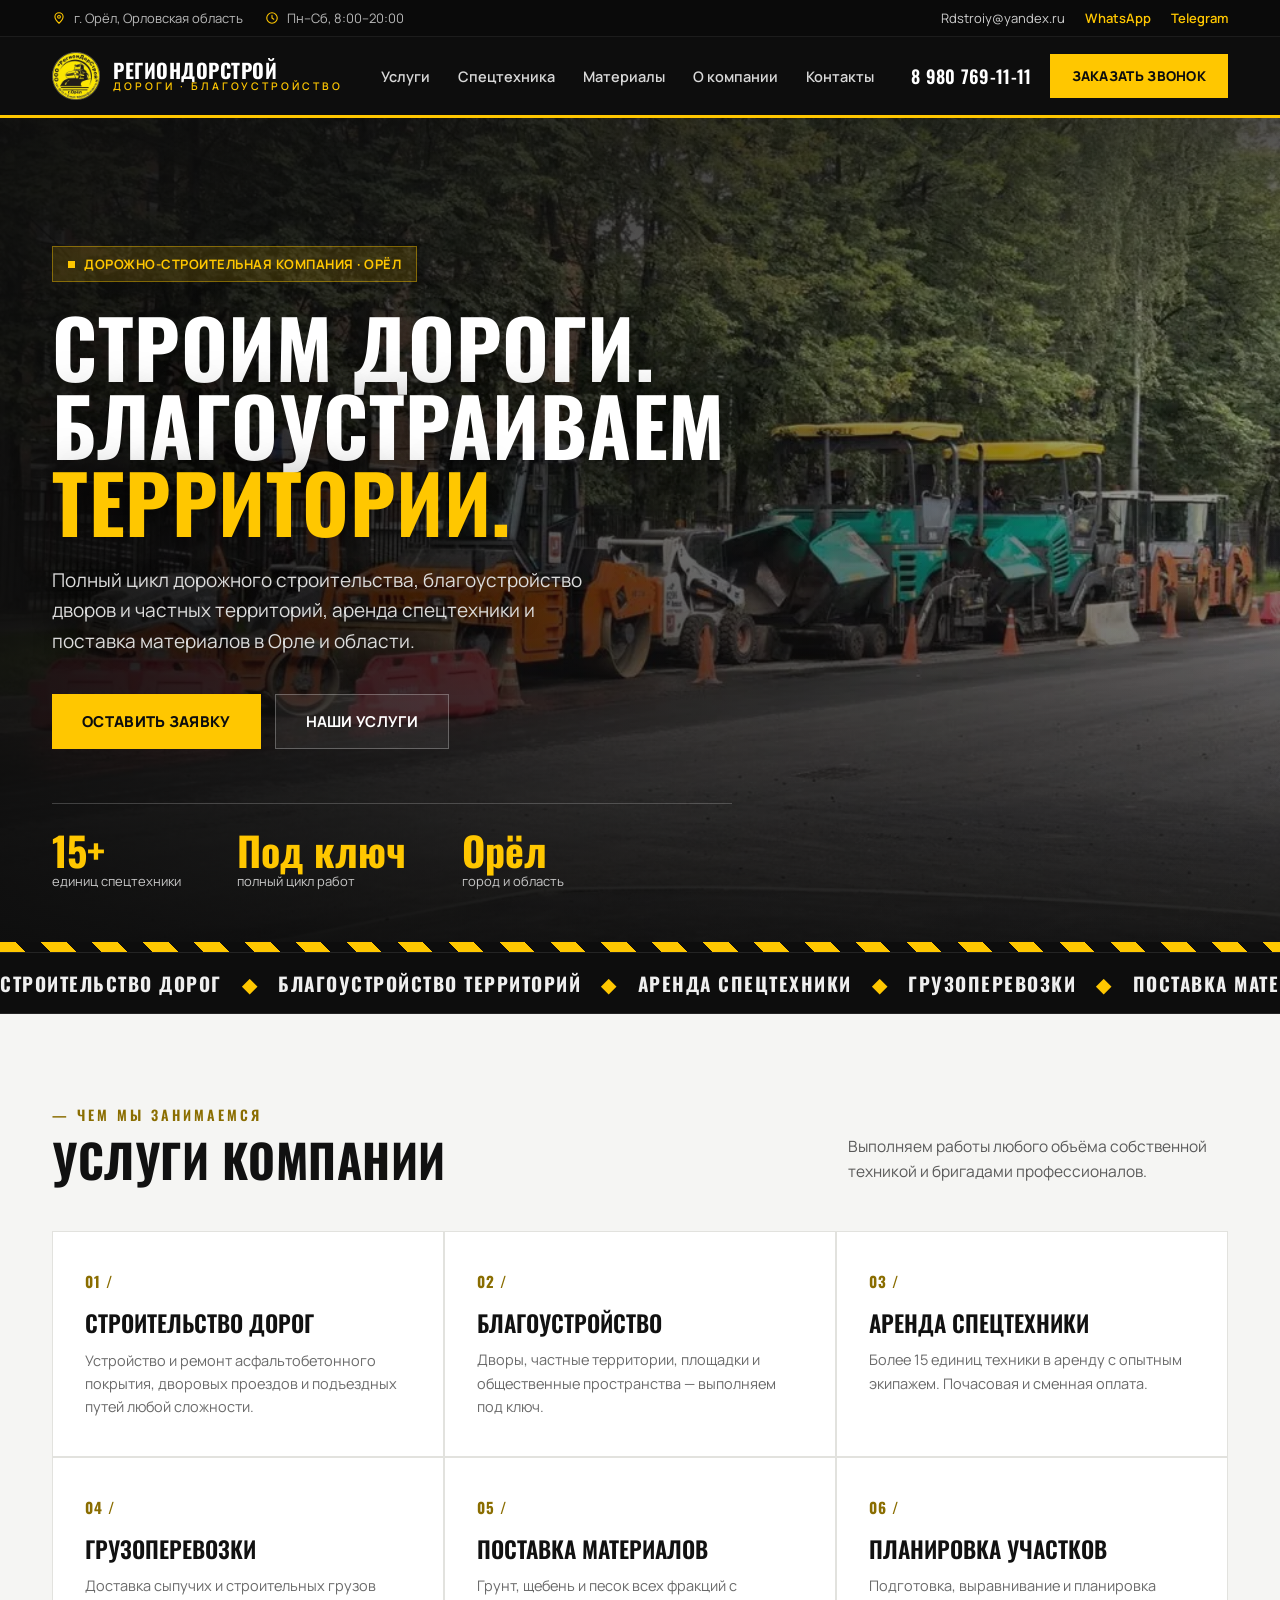
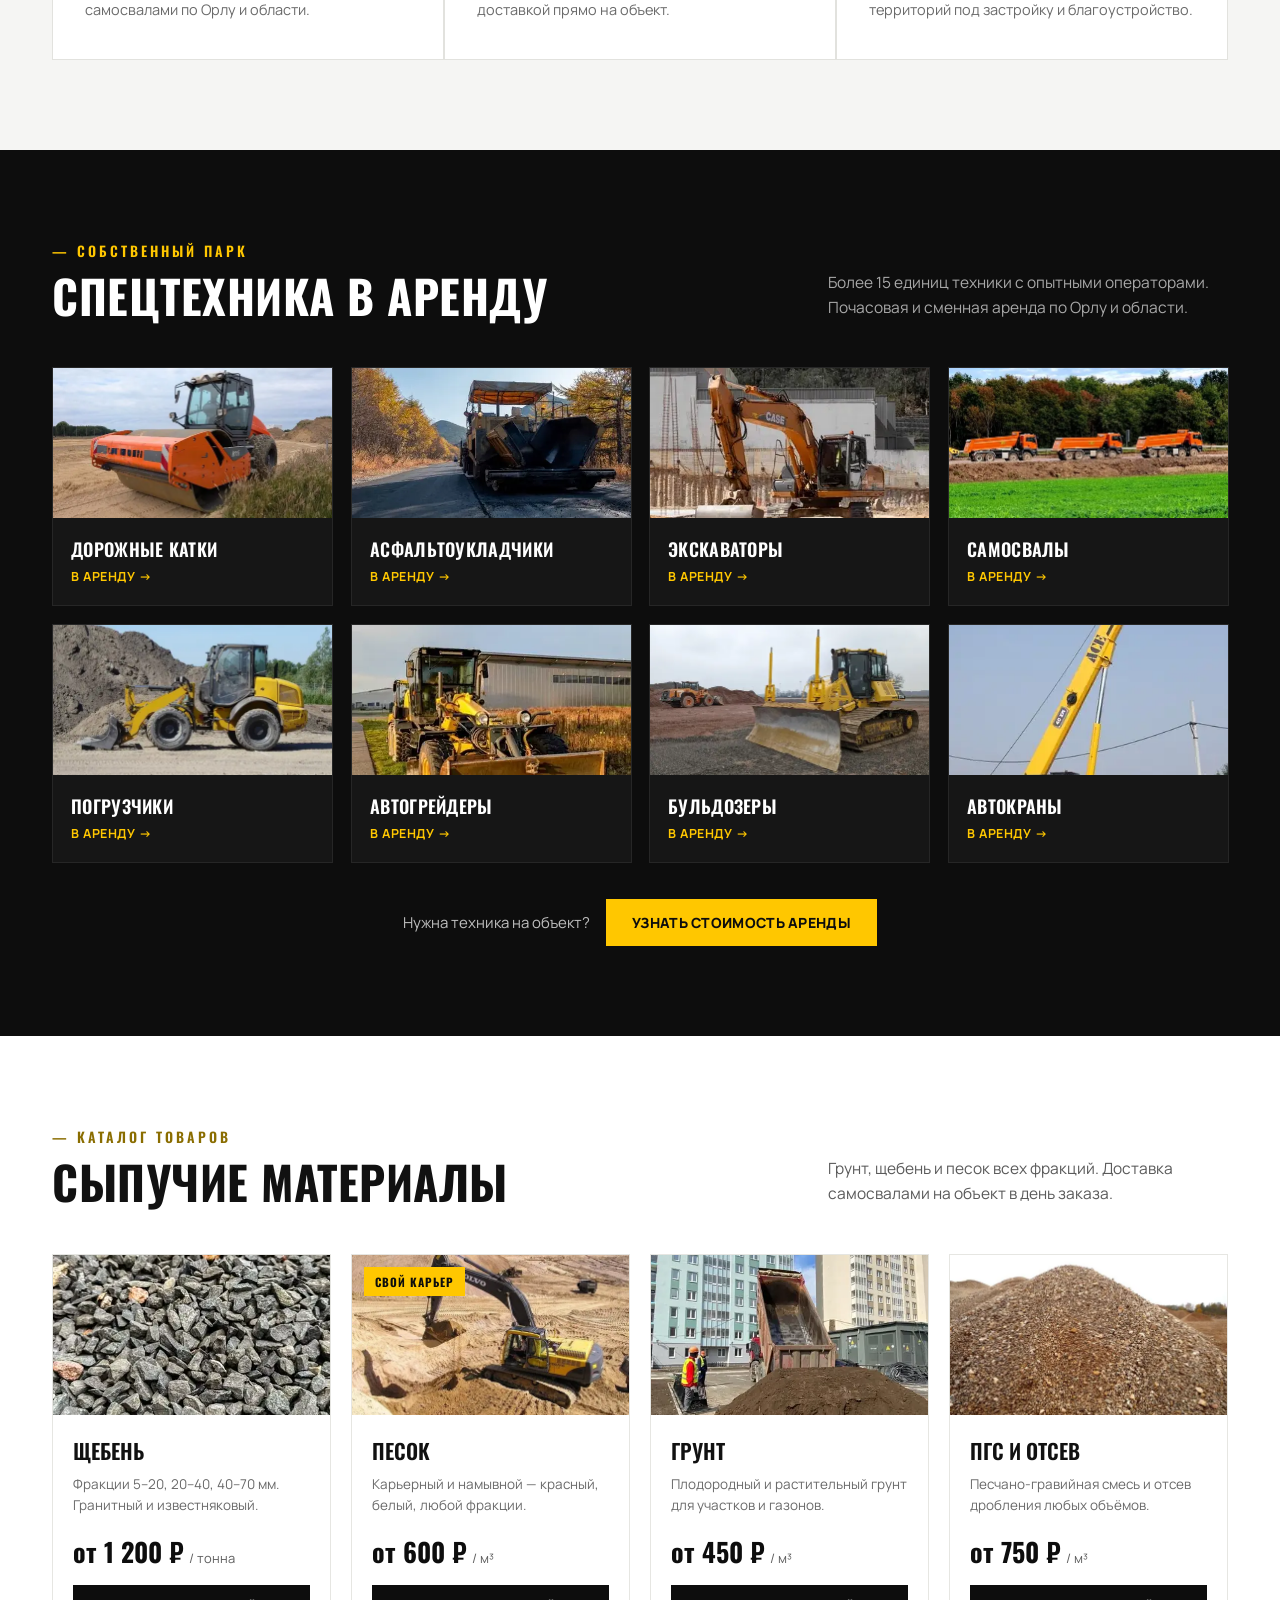
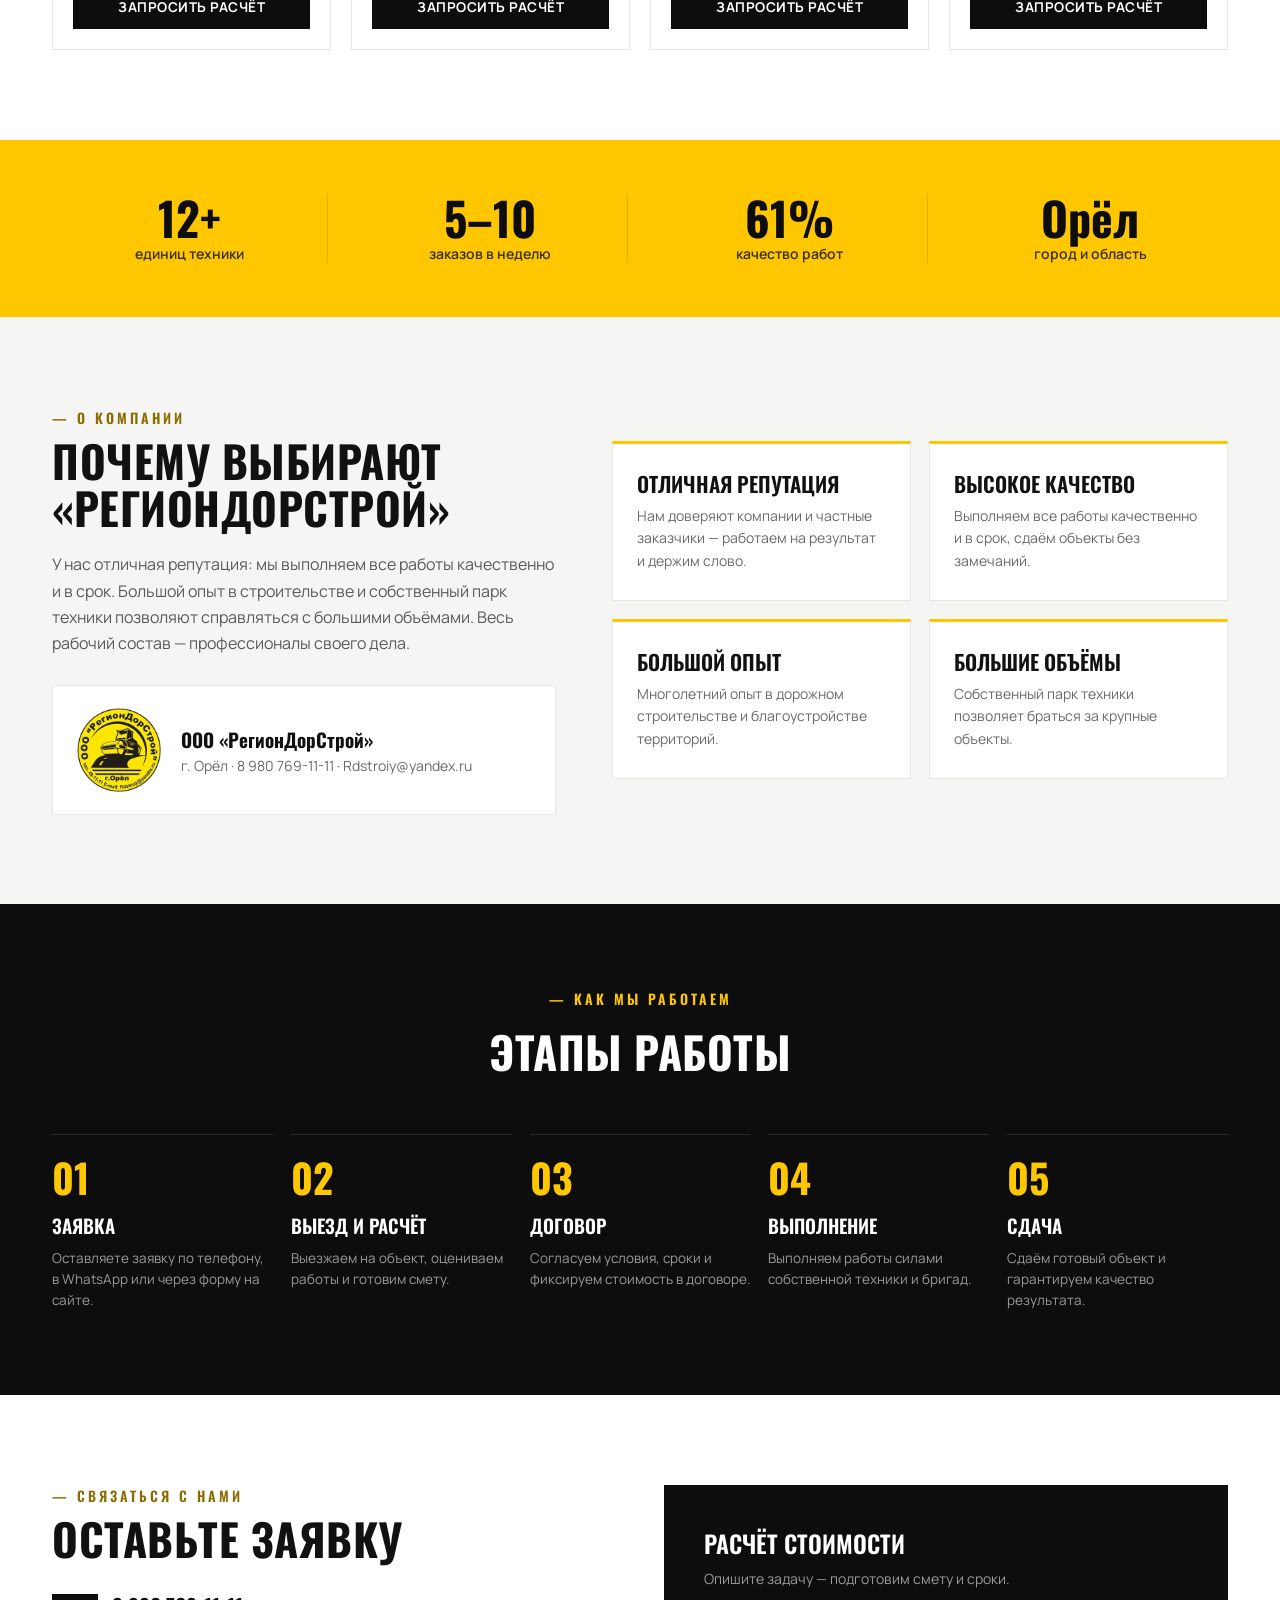
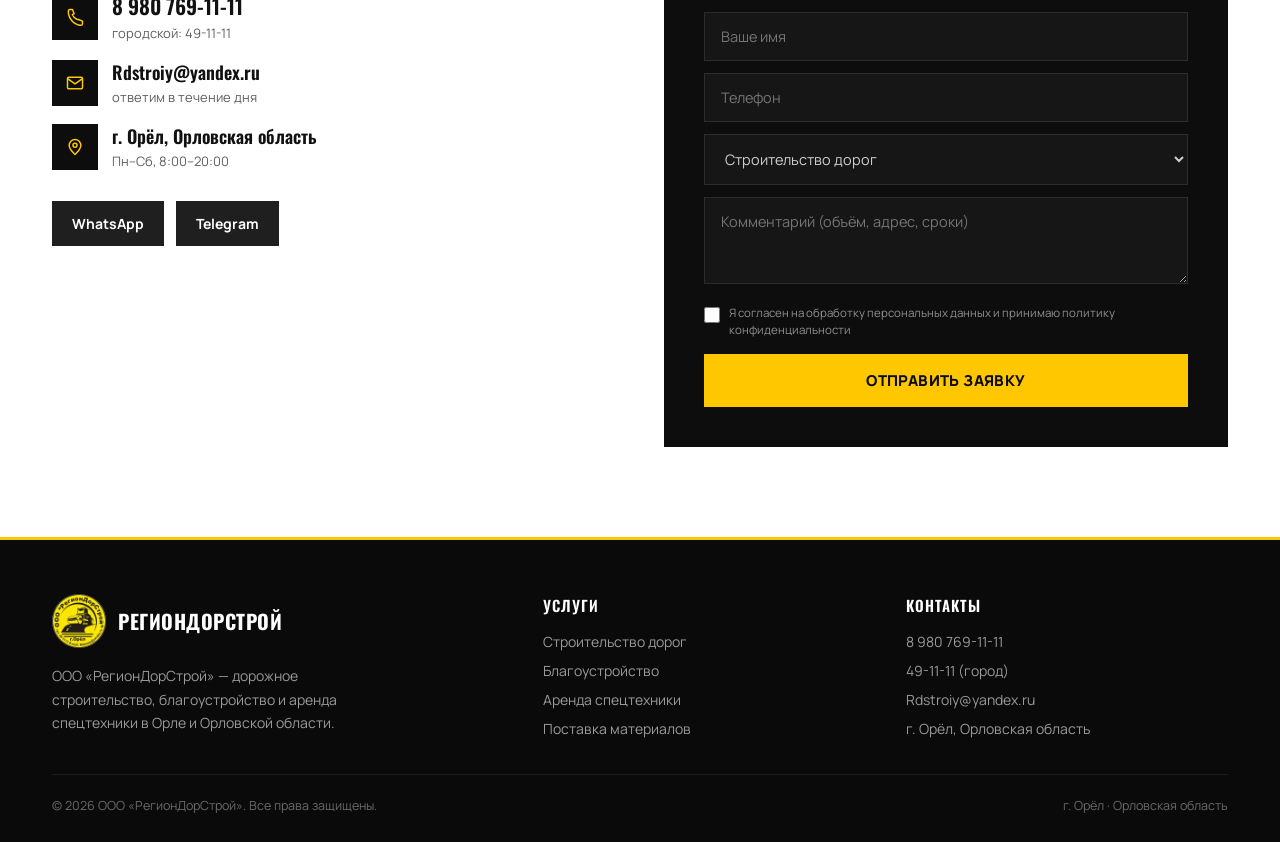
==== commit 8d6b462c: "feat: формы отправляют заявки в Telegram (закрыт P0 из аудита) submitForm/submitModal теперь реально" ====
--- a/index.html
+++ b/index.html
@@ -717,8 +717,33 @@
   window.openModalMobile=function(){ closeMenu(); window.openModal(); };
   window.openCalc=function(name){ setModal('Запросить расчёт','Оставьте контакты — рассчитаем объём, стоимость и доставку.','Получить расчёт',name); show(); };
   window.closeModal=function(){ if(overlay)overlay.style.display='none'; document.body.style.overflow=''; };
-  window.submitModal=function(e){ e.preventDefault(); if(mForm)mForm.style.display='none'; if(mOk)mOk.style.display=''; };
-  window.submitForm=function(e){ e.preventDefault(); var box=document.getElementById('formBox'),ok=document.getElementById('formSuccess'); if(box)box.style.display='none'; if(ok)ok.style.display=''; };
+  var TG_TOKEN='8691629015:AAFLxTsD2P7_m2XTjH1-bf-0ul9fYu3Lb04', TG_CHAT='845565486';
+  function esc(s){ return String(s==null?'':s).replace(/[<>&]/g,function(c){ return {'<':'&lt;','>':'&gt;','&':'&amp;'}[c]; }); }
+  function tgSend(text, form, onOk){
+    var btn=form.querySelector('button[type=submit]'), old=btn?btn.innerHTML:'';
+    function reset(){ if(btn){ btn.disabled=false; btn.style.opacity=''; btn.innerHTML=old; } }
+    if(btn){ btn.disabled=true; btn.style.opacity='.6'; btn.textContent='Отправляем…'; }
+    fetch('https://api.telegram.org/bot'+TG_TOKEN+'/sendMessage',{
+      method:'POST', headers:{'Content-Type':'application/json'},
+      body:JSON.stringify({chat_id:TG_CHAT, text:text, parse_mode:'HTML', disable_web_page_preview:true})
+    }).then(function(r){ return r.json(); }).then(function(d){
+      reset();
+      if(d&&d.ok){ try{ form.reset(); }catch(_){} onOk(); }
+      else { alert('Не удалось отправить заявку. Позвоните: 8 980 769-11-11 или напишите в WhatsApp / Telegram.'); }
+    }).catch(function(){ reset(); alert('Нет связи. Позвоните: 8 980 769-11-11 или напишите в WhatsApp / Telegram.'); });
+  }
+  window.submitModal=function(e){ e.preventDefault(); var f=e.target;
+    var ins=f.querySelectorAll('input:not([type=checkbox])');
+    var title=((document.getElementById('modalTitle')||{}).textContent)||'Заявка';
+    var mEl=document.getElementById('modalMat'), mat=(mEl&&mEl.style.display!=='none')?(((document.getElementById('modalMatName')||{}).textContent)||''):'';
+    var txt='🚧 <b>Новая заявка</b> — сайт РегионДорСтрой\n<b>Форма:</b> '+esc(title)+(mat?'\n<b>Материал:</b> '+esc(mat):'')+'\n<b>Имя:</b> '+esc(ins[0]&&ins[0].value)+'\n<b>Телефон:</b> '+esc(ins[1]&&ins[1].value);
+    tgSend(txt, f, function(){ if(mForm)mForm.style.display='none'; if(mOk)mOk.style.display=''; });
+  };
+  window.submitForm=function(e){ e.preventDefault(); var f=e.target;
+    var ins=f.querySelectorAll('input:not([type=checkbox])'), sel=f.querySelector('select'), ta=f.querySelector('textarea');
+    var txt='🚧 <b>Новая заявка</b> — сайт РегионДорСтрой\n<b>Форма:</b> расчёт стоимости\n<b>Имя:</b> '+esc(ins[0]&&ins[0].value)+'\n<b>Телефон:</b> '+esc(ins[1]&&ins[1].value)+'\n<b>Услуга:</b> '+esc(sel&&sel.value)+((ta&&ta.value.trim())?'\n<b>Комментарий:</b> '+esc(ta.value.trim()):'');
+    tgSend(txt, f, function(){ var box=document.getElementById('formBox'),ok=document.getElementById('formSuccess'); if(box)box.style.display='none'; if(ok)ok.style.display=''; });
+  };
   document.addEventListener('keydown', function(e){ if(e.key==='Escape') window.closeModal(); });
 
   // scroll-reveal + count-up + scroll-progress (ported from the design)
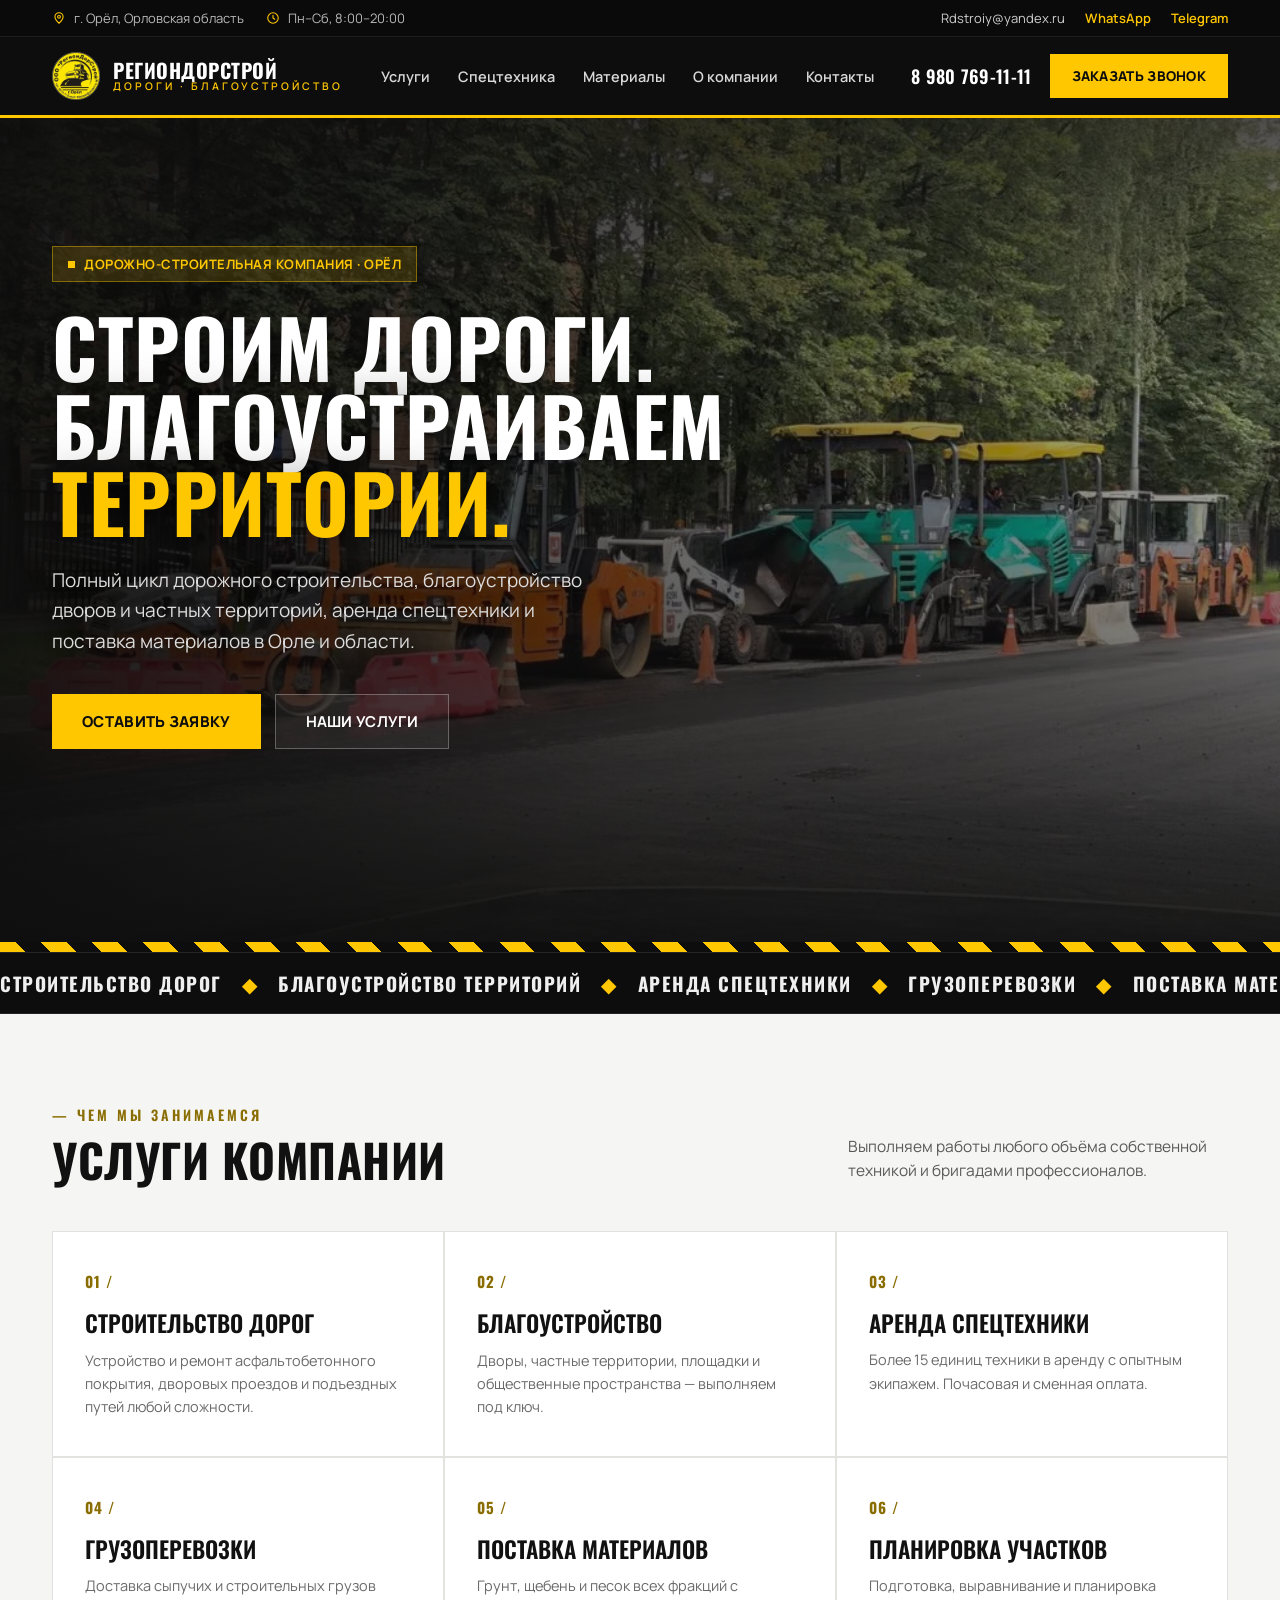
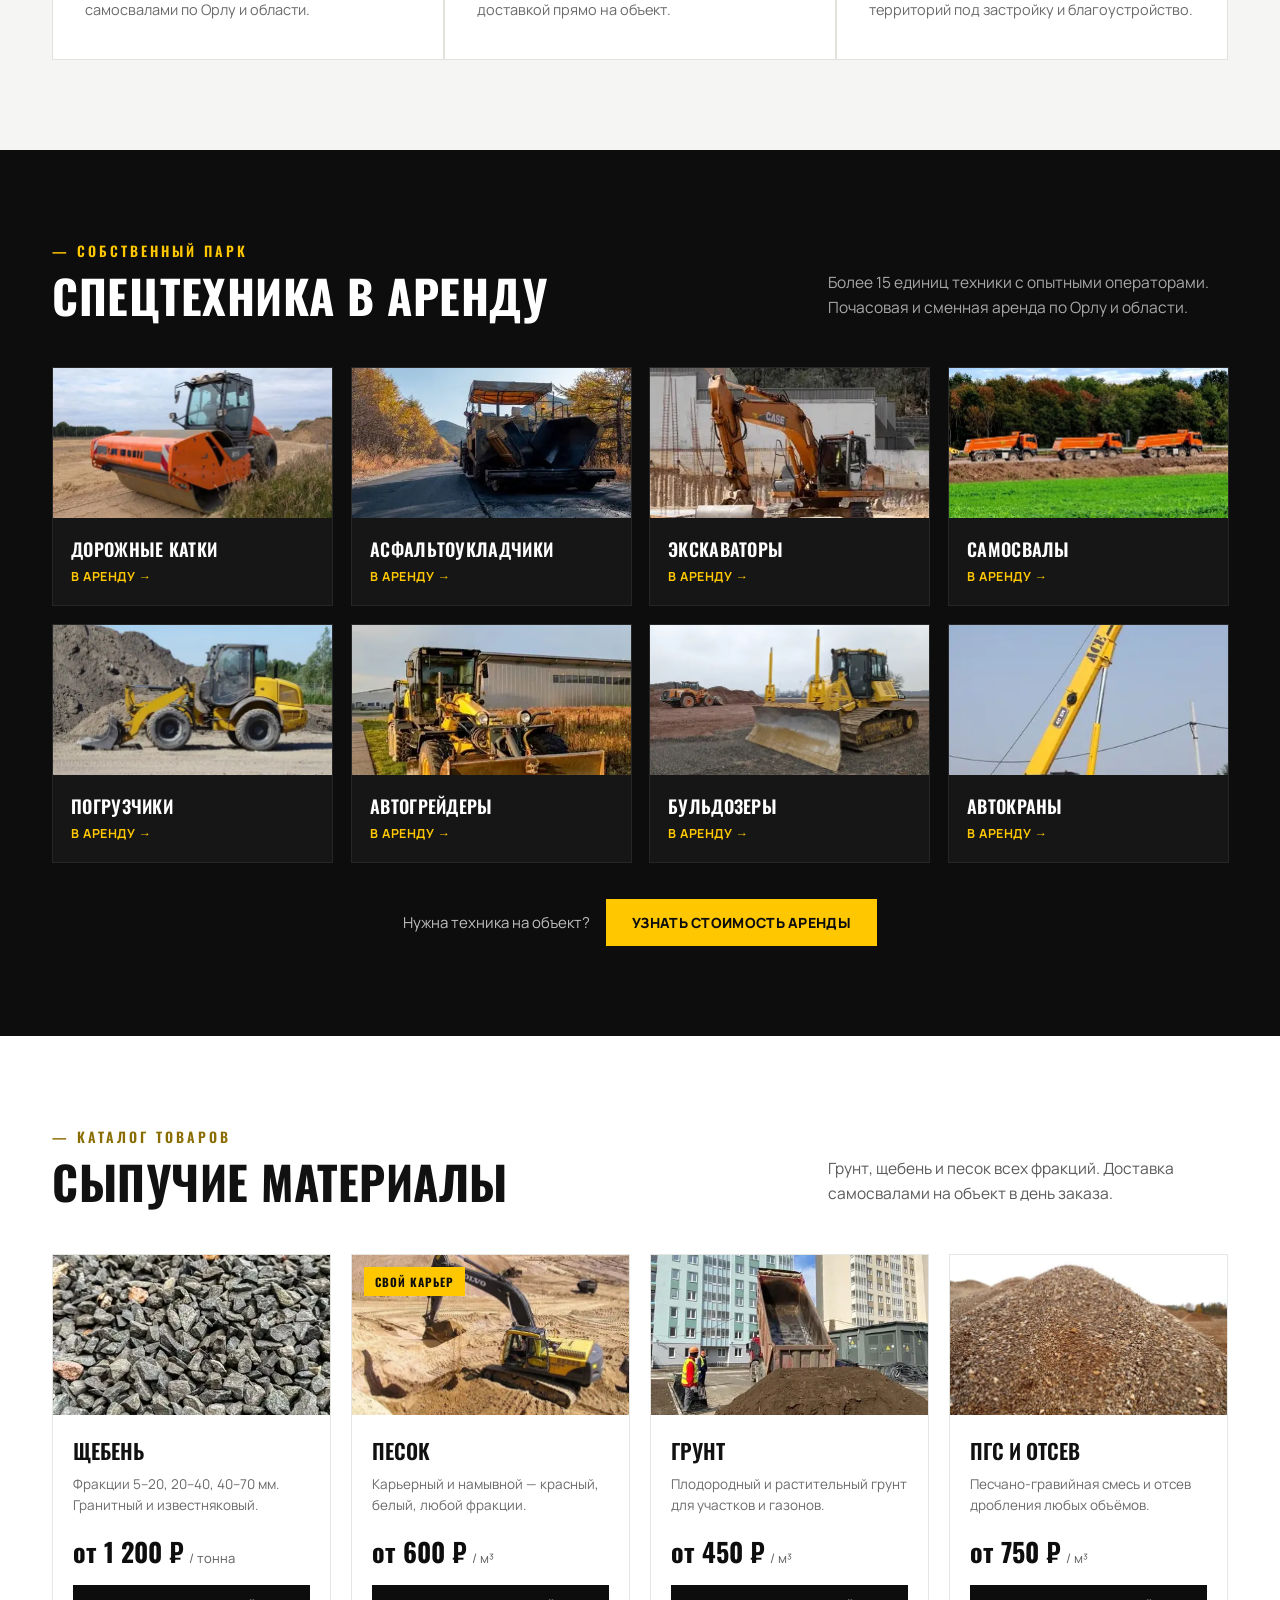
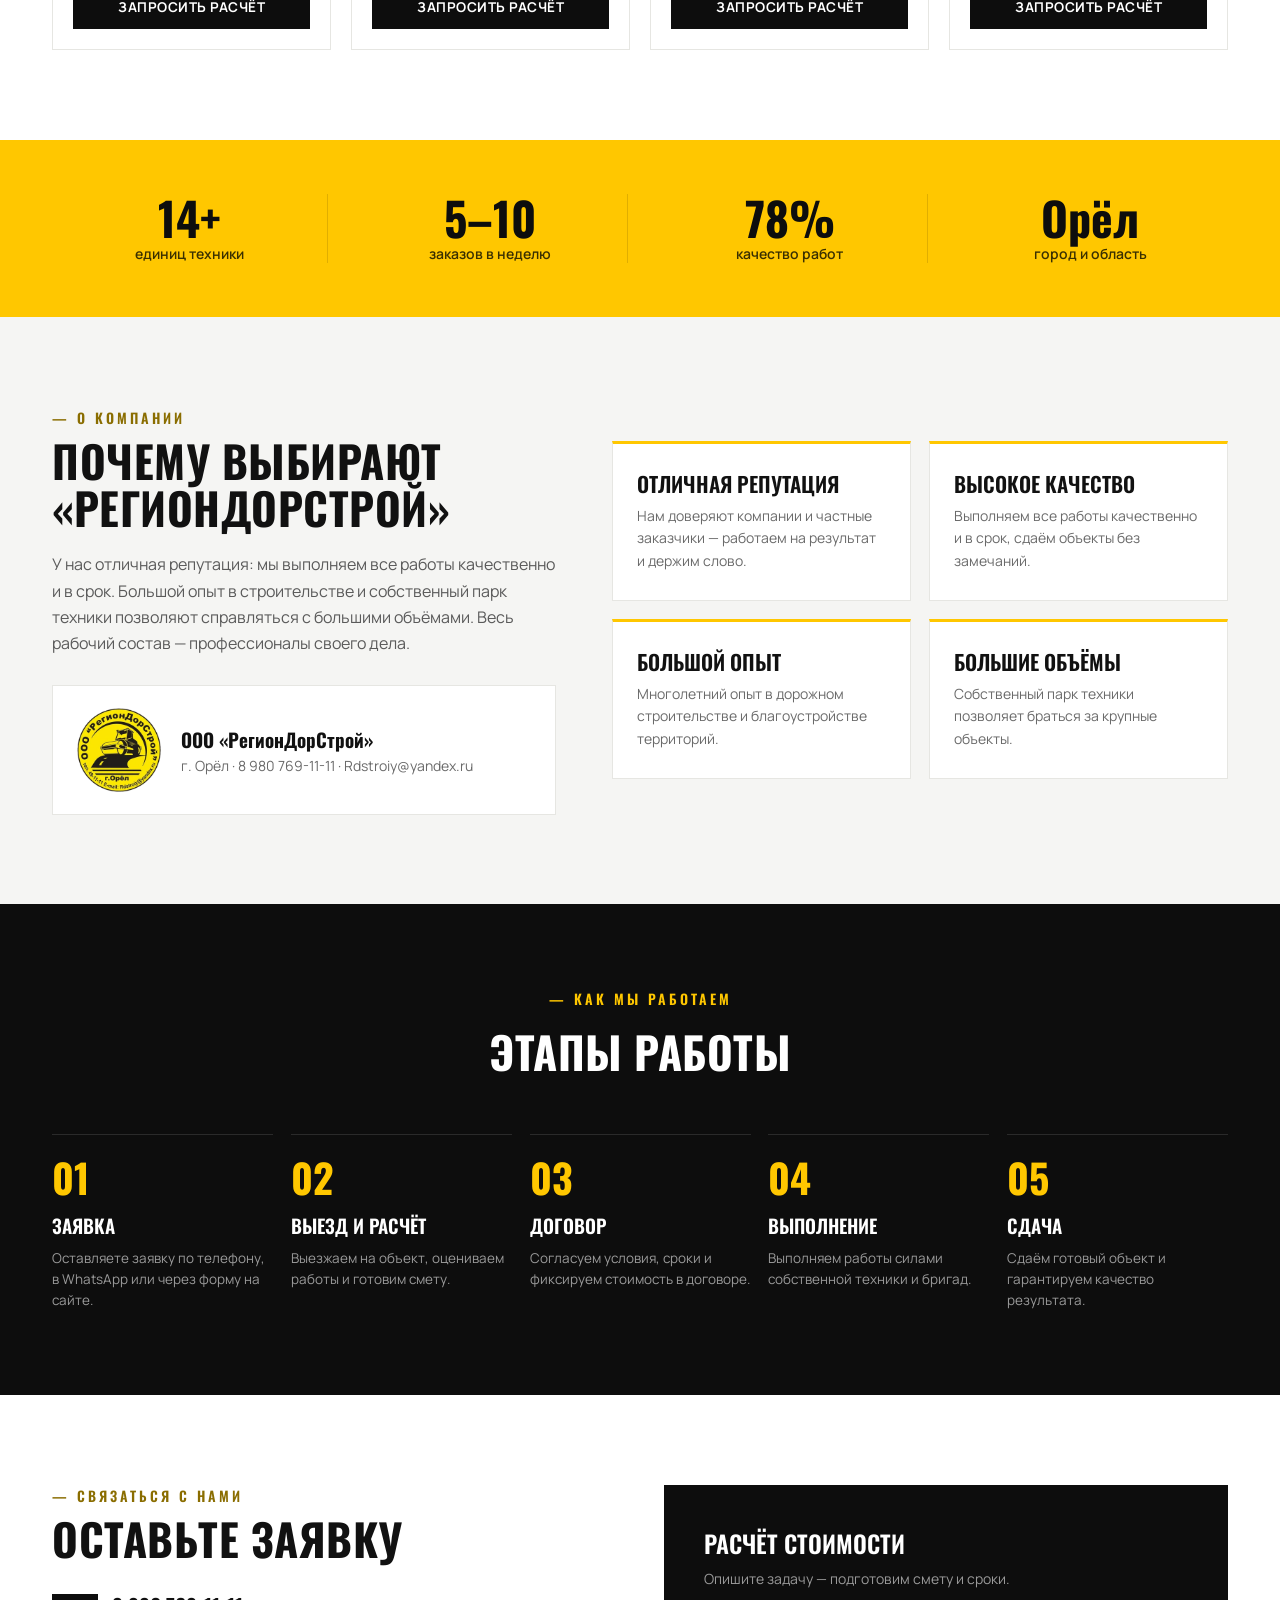
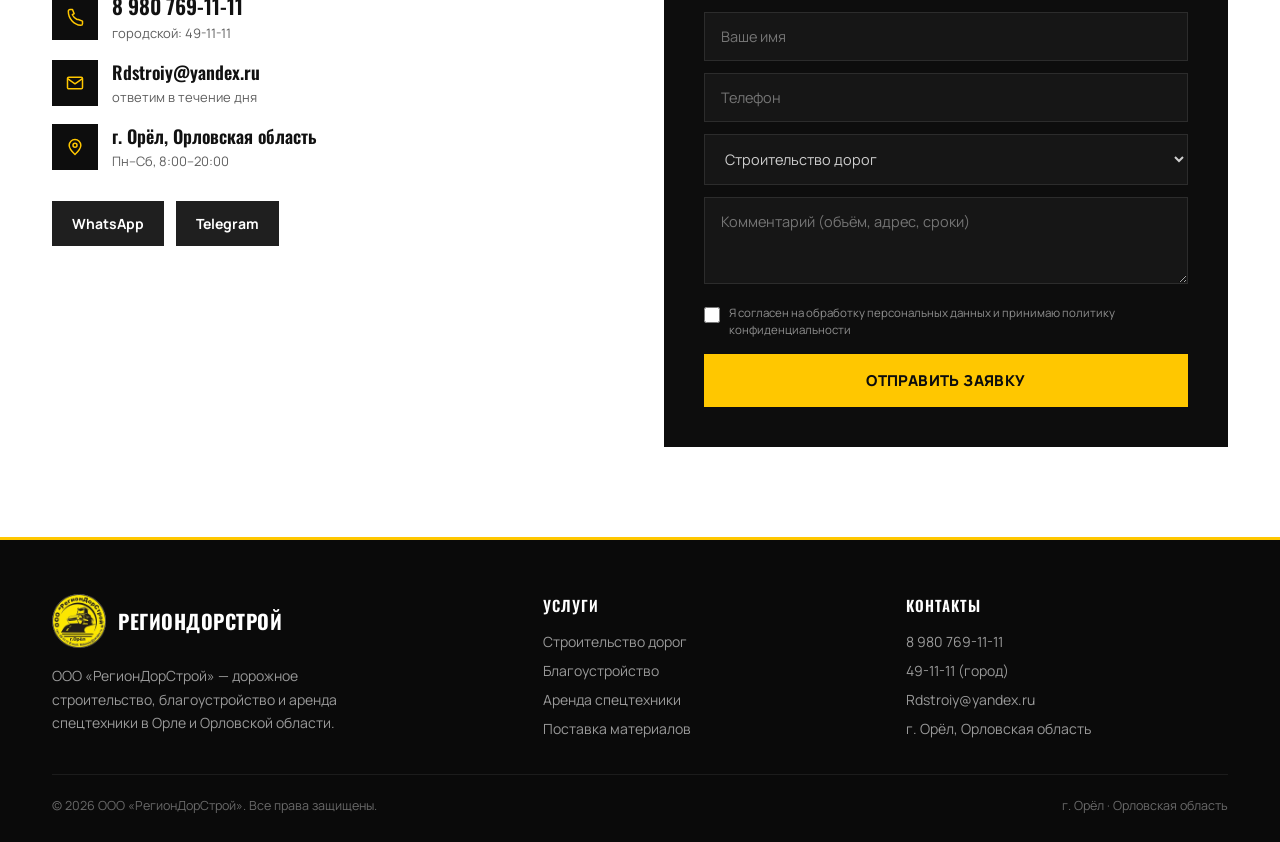
==== commit 6df8b907: "perf/a11y/seo: self-host шрифтов, alt-тексты, <main>, autocomplete, sitemap, чистка Код-батч из ауди" ====
--- a/index.html
+++ b/index.html
@@ -53,11 +53,34 @@
   }
 }
 </script>
-<link rel="preconnect" href="https://fonts.googleapis.com">
-<link rel="preconnect" href="https://fonts.gstatic.com" crossorigin>
 <link rel="preload" as="image" href="assets/hero-paving.webp" fetchpriority="high">
-<link href="https://fonts.googleapis.com/css2?family=Oswald:wght@600;700&family=Manrope:wght@400;600;700;800&display=swap" rel="stylesheet">
+<link rel="preload" as="font" type="font/woff2" href="assets/fonts/oswald-700-cyrillic.woff2" crossorigin>
+<link rel="preload" as="font" type="font/woff2" href="assets/fonts/manrope-400-cyrillic.woff2" crossorigin>
 <style>
+@font-face{font-family:'Manrope';font-style:normal;font-weight:400;font-display:swap;src:url(assets/fonts/manrope-400-cyrillic-ext.woff2) format('woff2');unicode-range:U+0460-052F, U+1C80-1C8A, U+20B4, U+2DE0-2DFF, U+A640-A69F, U+FE2E-FE2F}
+@font-face{font-family:'Manrope';font-style:normal;font-weight:400;font-display:swap;src:url(assets/fonts/manrope-400-cyrillic.woff2) format('woff2');unicode-range:U+0301, U+0400-045F, U+0490-0491, U+04B0-04B1, U+2116}
+@font-face{font-family:'Manrope';font-style:normal;font-weight:400;font-display:swap;src:url(assets/fonts/manrope-400-latin-ext.woff2) format('woff2');unicode-range:U+0100-02BA, U+02BD-02C5, U+02C7-02CC, U+02CE-02D7, U+02DD-02FF, U+0304, U+0308, U+0329, U+1D00-1DBF, U+1E00-1E9F, U+1EF2-1EFF, U+2020, U+20A0-20AB, U+20AD-20C0, U+2113, U+2C60-2C7F, U+A720-A7FF}
+@font-face{font-family:'Manrope';font-style:normal;font-weight:400;font-display:swap;src:url(assets/fonts/manrope-400-latin.woff2) format('woff2');unicode-range:U+0000-00FF, U+0131, U+0152-0153, U+02BB-02BC, U+02C6, U+02DA, U+02DC, U+0304, U+0308, U+0329, U+2000-206F, U+20AC, U+2122, U+2191, U+2193, U+2212, U+2215, U+FEFF, U+FFFD}
+@font-face{font-family:'Manrope';font-style:normal;font-weight:600;font-display:swap;src:url(assets/fonts/manrope-600-cyrillic-ext.woff2) format('woff2');unicode-range:U+0460-052F, U+1C80-1C8A, U+20B4, U+2DE0-2DFF, U+A640-A69F, U+FE2E-FE2F}
+@font-face{font-family:'Manrope';font-style:normal;font-weight:600;font-display:swap;src:url(assets/fonts/manrope-600-cyrillic.woff2) format('woff2');unicode-range:U+0301, U+0400-045F, U+0490-0491, U+04B0-04B1, U+2116}
+@font-face{font-family:'Manrope';font-style:normal;font-weight:600;font-display:swap;src:url(assets/fonts/manrope-600-latin-ext.woff2) format('woff2');unicode-range:U+0100-02BA, U+02BD-02C5, U+02C7-02CC, U+02CE-02D7, U+02DD-02FF, U+0304, U+0308, U+0329, U+1D00-1DBF, U+1E00-1E9F, U+1EF2-1EFF, U+2020, U+20A0-20AB, U+20AD-20C0, U+2113, U+2C60-2C7F, U+A720-A7FF}
+@font-face{font-family:'Manrope';font-style:normal;font-weight:600;font-display:swap;src:url(assets/fonts/manrope-600-latin.woff2) format('woff2');unicode-range:U+0000-00FF, U+0131, U+0152-0153, U+02BB-02BC, U+02C6, U+02DA, U+02DC, U+0304, U+0308, U+0329, U+2000-206F, U+20AC, U+2122, U+2191, U+2193, U+2212, U+2215, U+FEFF, U+FFFD}
+@font-face{font-family:'Manrope';font-style:normal;font-weight:700;font-display:swap;src:url(assets/fonts/manrope-700-cyrillic-ext.woff2) format('woff2');unicode-range:U+0460-052F, U+1C80-1C8A, U+20B4, U+2DE0-2DFF, U+A640-A69F, U+FE2E-FE2F}
+@font-face{font-family:'Manrope';font-style:normal;font-weight:700;font-display:swap;src:url(assets/fonts/manrope-700-cyrillic.woff2) format('woff2');unicode-range:U+0301, U+0400-045F, U+0490-0491, U+04B0-04B1, U+2116}
+@font-face{font-family:'Manrope';font-style:normal;font-weight:700;font-display:swap;src:url(assets/fonts/manrope-700-latin-ext.woff2) format('woff2');unicode-range:U+0100-02BA, U+02BD-02C5, U+02C7-02CC, U+02CE-02D7, U+02DD-02FF, U+0304, U+0308, U+0329, U+1D00-1DBF, U+1E00-1E9F, U+1EF2-1EFF, U+2020, U+20A0-20AB, U+20AD-20C0, U+2113, U+2C60-2C7F, U+A720-A7FF}
+@font-face{font-family:'Manrope';font-style:normal;font-weight:700;font-display:swap;src:url(assets/fonts/manrope-700-latin.woff2) format('woff2');unicode-range:U+0000-00FF, U+0131, U+0152-0153, U+02BB-02BC, U+02C6, U+02DA, U+02DC, U+0304, U+0308, U+0329, U+2000-206F, U+20AC, U+2122, U+2191, U+2193, U+2212, U+2215, U+FEFF, U+FFFD}
+@font-face{font-family:'Manrope';font-style:normal;font-weight:800;font-display:swap;src:url(assets/fonts/manrope-800-cyrillic-ext.woff2) format('woff2');unicode-range:U+0460-052F, U+1C80-1C8A, U+20B4, U+2DE0-2DFF, U+A640-A69F, U+FE2E-FE2F}
+@font-face{font-family:'Manrope';font-style:normal;font-weight:800;font-display:swap;src:url(assets/fonts/manrope-800-cyrillic.woff2) format('woff2');unicode-range:U+0301, U+0400-045F, U+0490-0491, U+04B0-04B1, U+2116}
+@font-face{font-family:'Manrope';font-style:normal;font-weight:800;font-display:swap;src:url(assets/fonts/manrope-800-latin-ext.woff2) format('woff2');unicode-range:U+0100-02BA, U+02BD-02C5, U+02C7-02CC, U+02CE-02D7, U+02DD-02FF, U+0304, U+0308, U+0329, U+1D00-1DBF, U+1E00-1E9F, U+1EF2-1EFF, U+2020, U+20A0-20AB, U+20AD-20C0, U+2113, U+2C60-2C7F, U+A720-A7FF}
+@font-face{font-family:'Manrope';font-style:normal;font-weight:800;font-display:swap;src:url(assets/fonts/manrope-800-latin.woff2) format('woff2');unicode-range:U+0000-00FF, U+0131, U+0152-0153, U+02BB-02BC, U+02C6, U+02DA, U+02DC, U+0304, U+0308, U+0329, U+2000-206F, U+20AC, U+2122, U+2191, U+2193, U+2212, U+2215, U+FEFF, U+FFFD}
+@font-face{font-family:'Oswald';font-style:normal;font-weight:600;font-display:swap;src:url(assets/fonts/oswald-600-cyrillic-ext.woff2) format('woff2');unicode-range:U+0460-052F, U+1C80-1C8A, U+20B4, U+2DE0-2DFF, U+A640-A69F, U+FE2E-FE2F}
+@font-face{font-family:'Oswald';font-style:normal;font-weight:600;font-display:swap;src:url(assets/fonts/oswald-600-cyrillic.woff2) format('woff2');unicode-range:U+0301, U+0400-045F, U+0490-0491, U+04B0-04B1, U+2116}
+@font-face{font-family:'Oswald';font-style:normal;font-weight:600;font-display:swap;src:url(assets/fonts/oswald-600-latin-ext.woff2) format('woff2');unicode-range:U+0100-02BA, U+02BD-02C5, U+02C7-02CC, U+02CE-02D7, U+02DD-02FF, U+0304, U+0308, U+0329, U+1D00-1DBF, U+1E00-1E9F, U+1EF2-1EFF, U+2020, U+20A0-20AB, U+20AD-20C0, U+2113, U+2C60-2C7F, U+A720-A7FF}
+@font-face{font-family:'Oswald';font-style:normal;font-weight:600;font-display:swap;src:url(assets/fonts/oswald-600-latin.woff2) format('woff2');unicode-range:U+0000-00FF, U+0131, U+0152-0153, U+02BB-02BC, U+02C6, U+02DA, U+02DC, U+0304, U+0308, U+0329, U+2000-206F, U+20AC, U+2122, U+2191, U+2193, U+2212, U+2215, U+FEFF, U+FFFD}
+@font-face{font-family:'Oswald';font-style:normal;font-weight:700;font-display:swap;src:url(assets/fonts/oswald-700-cyrillic-ext.woff2) format('woff2');unicode-range:U+0460-052F, U+1C80-1C8A, U+20B4, U+2DE0-2DFF, U+A640-A69F, U+FE2E-FE2F}
+@font-face{font-family:'Oswald';font-style:normal;font-weight:700;font-display:swap;src:url(assets/fonts/oswald-700-cyrillic.woff2) format('woff2');unicode-range:U+0301, U+0400-045F, U+0490-0491, U+04B0-04B1, U+2116}
+@font-face{font-family:'Oswald';font-style:normal;font-weight:700;font-display:swap;src:url(assets/fonts/oswald-700-latin-ext.woff2) format('woff2');unicode-range:U+0100-02BA, U+02BD-02C5, U+02C7-02CC, U+02CE-02D7, U+02DD-02FF, U+0304, U+0308, U+0329, U+1D00-1DBF, U+1E00-1E9F, U+1EF2-1EFF, U+2020, U+20A0-20AB, U+20AD-20C0, U+2113, U+2C60-2C7F, U+A720-A7FF}
+@font-face{font-family:'Oswald';font-style:normal;font-weight:700;font-display:swap;src:url(assets/fonts/oswald-700-latin.woff2) format('woff2');unicode-range:U+0000-00FF, U+0131, U+0152-0153, U+02BB-02BC, U+02C6, U+02DA, U+02DC, U+0304, U+0308, U+0329, U+2000-206F, U+20AC, U+2122, U+2191, U+2193, U+2212, U+2215, U+FEFF, U+FFFD}
 
   *{margin:0;padding:0;box-sizing:border-box}
   html{scroll-behavior:smooth}
@@ -143,7 +166,7 @@
   <header style="position:sticky;top:0;z-index:50;background:#0d0d0d;border-bottom:3px solid #FFC700">
     <div style="max-width:1240px;margin:0 auto;padding:0 32px;height:78px;display:flex;align-items:center;justify-content:space-between;gap:24px">
       <a href="#top" style="display:flex;align-items:center;gap:13px;flex-shrink:0">
-        <img src="assets/logo-rds.webp" alt="" style="width:48px;height:48px;object-fit:contain;flex-shrink:0">
+        <img src="assets/logo-rds.webp" alt="Логотип ООО «РегионДорСтрой»" style="width:48px;height:48px;object-fit:contain;flex-shrink:0">
 
         <div style="line-height:1.05">
           <div style="font-family:'Oswald';font-weight:700;font-size:20px;letter-spacing:.5px;color:#fff">РЕГИОНДОРСТРОЙ</div>
@@ -182,11 +205,12 @@
       </div>
   </header>
 
+  <main>
   <!-- ================= HERO (cinematic full-bleed) ================= -->
   <section id="top" data-herowrap style="background:#0d0d0d;position:relative;color:#fff;overflow:hidden;min-height:90vh;display:flex;align-items:flex-end">
     <!-- image layer with slow ken-burns drift -->
     <div data-kenburns style="position:absolute;inset:0;z-index:0">
-      <img src="assets/hero-paving.webp" alt="" loading="eager" fetchpriority="high" style="position:absolute;inset:0;width:100%;height:100%;object-fit:cover;object-position:50% 42%">
+      <img src="assets/hero-paving.webp" alt="Укладка асфальта дорожной техникой РегионДорСтрой в Орле" loading="eager" fetchpriority="high" style="position:absolute;inset:0;width:100%;height:100%;object-fit:cover;object-position:50% 42%">
     </div>
     <!-- cinematic scrims -->
     <div style="position:absolute;inset:0;z-index:1;background:linear-gradient(180deg,rgba(13,13,13,.72) 0%,rgba(13,13,13,.28) 34%,rgba(13,13,13,.5) 62%,rgba(13,13,13,.95) 100%)"></div>
@@ -285,7 +309,7 @@
       <div data-r="g4" style="display:grid;grid-template-columns:repeat(4,1fr);gap:18px">
         
           <div data-anim="tilt" data-lift data-imgzoom style="background:#161616;border:1px solid #262626" style-hover="border-color:#FFC700">
-            <img src="assets/fleet-roller.webp" alt="" loading="lazy" style="display:block;width:100%;height:150px;object-fit:cover;object-position:50% 50%">
+            <img src="assets/fleet-roller.webp" alt="Дорожный каток в аренду" loading="lazy" style="display:block;width:100%;height:150px;object-fit:cover;object-position:50% 50%">
             <div style="padding:18px 18px 20px">
               <h3 style="font-family:'Oswald';font-weight:600;font-size:18px;text-transform:uppercase;letter-spacing:.3px">Дорожные катки</h3>
               <div style="margin-top:6px;font-size:12.5px;color:#FFC700;font-weight:700;letter-spacing:.5px">В АРЕНДУ →</div>
@@ -293,7 +317,7 @@
           </div>
         
           <div data-anim="tilt" data-lift data-imgzoom style="background:#161616;border:1px solid #262626" style-hover="border-color:#FFC700">
-            <img src="assets/fleet-paver.webp" alt="" loading="lazy" style="display:block;width:100%;height:150px;object-fit:cover;object-position:50% 50%">
+            <img src="assets/fleet-paver.webp" alt="Асфальтоукладчик в аренду" loading="lazy" style="display:block;width:100%;height:150px;object-fit:cover;object-position:50% 50%">
             <div style="padding:18px 18px 20px">
               <h3 style="font-family:'Oswald';font-weight:600;font-size:18px;text-transform:uppercase;letter-spacing:.3px">Асфальтоукладчики</h3>
               <div style="margin-top:6px;font-size:12.5px;color:#FFC700;font-weight:700;letter-spacing:.5px">В АРЕНДУ →</div>
@@ -301,7 +325,7 @@
           </div>
         
           <div data-anim="tilt" data-lift data-imgzoom style="background:#161616;border:1px solid #262626" style-hover="border-color:#FFC700">
-            <img src="assets/fleet-excavator.webp" alt="" loading="lazy" style="display:block;width:100%;height:150px;object-fit:cover;object-position:50% 50%">
+            <img src="assets/fleet-excavator.webp" alt="Экскаватор в аренду" loading="lazy" style="display:block;width:100%;height:150px;object-fit:cover;object-position:50% 50%">
             <div style="padding:18px 18px 20px">
               <h3 style="font-family:'Oswald';font-weight:600;font-size:18px;text-transform:uppercase;letter-spacing:.3px">Экскаваторы</h3>
               <div style="margin-top:6px;font-size:12.5px;color:#FFC700;font-weight:700;letter-spacing:.5px">В АРЕНДУ →</div>
@@ -309,7 +333,7 @@
           </div>
         
           <div data-anim="tilt" data-lift data-imgzoom style="background:#161616;border:1px solid #262626" style-hover="border-color:#FFC700">
-            <img src="assets/fleet-dump.webp" alt="" loading="lazy" style="display:block;width:100%;height:150px;object-fit:cover;object-position:50% 50%">
+            <img src="assets/fleet-dump.webp" alt="Самосвал в аренду" loading="lazy" style="display:block;width:100%;height:150px;object-fit:cover;object-position:50% 50%">
             <div style="padding:18px 18px 20px">
               <h3 style="font-family:'Oswald';font-weight:600;font-size:18px;text-transform:uppercase;letter-spacing:.3px">Самосвалы</h3>
               <div style="margin-top:6px;font-size:12.5px;color:#FFC700;font-weight:700;letter-spacing:.5px">В АРЕНДУ →</div>
@@ -317,7 +341,7 @@
           </div>
         
           <div data-anim="tilt" data-lift data-imgzoom style="background:#161616;border:1px solid #262626" style-hover="border-color:#FFC700">
-            <img src="assets/fleet-loader.webp" alt="" loading="lazy" style="display:block;width:100%;height:150px;object-fit:cover;object-position:50% 50%">
+            <img src="assets/fleet-loader.webp" alt="Фронтальный погрузчик в аренду" loading="lazy" style="display:block;width:100%;height:150px;object-fit:cover;object-position:50% 50%">
             <div style="padding:18px 18px 20px">
               <h3 style="font-family:'Oswald';font-weight:600;font-size:18px;text-transform:uppercase;letter-spacing:.3px">Погрузчики</h3>
               <div style="margin-top:6px;font-size:12.5px;color:#FFC700;font-weight:700;letter-spacing:.5px">В АРЕНДУ →</div>
@@ -325,7 +349,7 @@
           </div>
         
           <div data-anim="tilt" data-lift data-imgzoom style="background:#161616;border:1px solid #262626" style-hover="border-color:#FFC700">
-            <img src="assets/fleet-grader.webp" alt="" loading="lazy" style="display:block;width:100%;height:150px;object-fit:cover;object-position:50% 50%">
+            <img src="assets/fleet-grader.webp" alt="Автогрейдер в аренду" loading="lazy" style="display:block;width:100%;height:150px;object-fit:cover;object-position:50% 50%">
             <div style="padding:18px 18px 20px">
               <h3 style="font-family:'Oswald';font-weight:600;font-size:18px;text-transform:uppercase;letter-spacing:.3px">Автогрейдеры</h3>
               <div style="margin-top:6px;font-size:12.5px;color:#FFC700;font-weight:700;letter-spacing:.5px">В АРЕНДУ →</div>
@@ -333,7 +357,7 @@
           </div>
         
           <div data-anim="tilt" data-lift data-imgzoom style="background:#161616;border:1px solid #262626" style-hover="border-color:#FFC700">
-            <img src="assets/fleet-dozer.webp" alt="" loading="lazy" style="display:block;width:100%;height:150px;object-fit:cover;object-position:50% 50%">
+            <img src="assets/fleet-dozer.webp" alt="Бульдозер в аренду" loading="lazy" style="display:block;width:100%;height:150px;object-fit:cover;object-position:50% 50%">
             <div style="padding:18px 18px 20px">
               <h3 style="font-family:'Oswald';font-weight:600;font-size:18px;text-transform:uppercase;letter-spacing:.3px">Бульдозеры</h3>
               <div style="margin-top:6px;font-size:12.5px;color:#FFC700;font-weight:700;letter-spacing:.5px">В АРЕНДУ →</div>
@@ -341,7 +365,7 @@
           </div>
         
           <div data-anim="tilt" data-lift data-imgzoom style="background:#161616;border:1px solid #262626" style-hover="border-color:#FFC700">
-            <img src="assets/fleet-crane.webp" alt="" loading="lazy" style="display:block;width:100%;height:150px;object-fit:cover;object-position:50% 50%">
+            <img src="assets/fleet-crane.webp" alt="Автокран в аренду" loading="lazy" style="display:block;width:100%;height:150px;object-fit:cover;object-position:50% 50%">
             <div style="padding:18px 18px 20px">
               <h3 style="font-family:'Oswald';font-weight:600;font-size:18px;text-transform:uppercase;letter-spacing:.3px">Автокраны</h3>
               <div style="margin-top:6px;font-size:12.5px;color:#FFC700;font-weight:700;letter-spacing:.5px">В АРЕНДУ →</div>
@@ -372,7 +396,7 @@
         
           <div data-anim="rotate-rise" data-lift style="border:1px solid #e6e6e2;display:flex;flex-direction:column;background:#fff" style-hover="border-color:#FFC700">
             <div data-imgzoom style="position:relative">
-              <img src="assets/mat-shcheben.webp" alt="" loading="lazy" style="display:block;width:100%;height:160px;object-fit:cover;object-position:50% 50%">
+              <img src="assets/mat-shcheben.webp" alt="Щебень с доставкой в Орле" loading="lazy" style="display:block;width:100%;height:160px;object-fit:cover;object-position:50% 50%">
               
             </div>
             <div style="padding:20px;display:flex;flex-direction:column;flex:1">
@@ -388,7 +412,7 @@
         
           <div data-anim="rotate-rise" data-lift style="border:1px solid #e6e6e2;display:flex;flex-direction:column;background:#fff" style-hover="border-color:#FFC700">
             <div data-imgzoom style="position:relative">
-              <img src="assets/mat-pesok.webp" alt="" loading="lazy" style="display:block;width:100%;height:160px;object-fit:cover;object-position:50% 50%">
+              <img src="assets/mat-pesok.webp" alt="Песок с доставкой в Орле" loading="lazy" style="display:block;width:100%;height:160px;object-fit:cover;object-position:50% 50%">
               
                 <span style="position:absolute;top:12px;left:12px;background:#FFC700;color:#0d0d0d;font-family:'Oswald';font-weight:700;font-size:11.5px;letter-spacing:1px;text-transform:uppercase;padding:6px 11px">Свой карьер</span>
               
@@ -406,7 +430,7 @@
         
           <div data-anim="rotate-rise" data-lift style="border:1px solid #e6e6e2;display:flex;flex-direction:column;background:#fff" style-hover="border-color:#FFC700">
             <div data-imgzoom style="position:relative">
-              <img src="assets/mat-grunt.webp" alt="" loading="lazy" style="display:block;width:100%;height:160px;object-fit:cover;object-position:50% 50%">
+              <img src="assets/mat-grunt.webp" alt="Плодородный грунт с доставкой" loading="lazy" style="display:block;width:100%;height:160px;object-fit:cover;object-position:50% 50%">
               
             </div>
             <div style="padding:20px;display:flex;flex-direction:column;flex:1">
@@ -422,7 +446,7 @@
         
           <div data-anim="rotate-rise" data-lift style="border:1px solid #e6e6e2;display:flex;flex-direction:column;background:#fff" style-hover="border-color:#FFC700">
             <div data-imgzoom style="position:relative">
-              <img src="assets/mat-pgs.webp" alt="" loading="lazy" style="display:block;width:100%;height:160px;object-fit:cover;object-position:50% 50%">
+              <img src="assets/mat-pgs.webp" alt="ПГС и отсев с доставкой" loading="lazy" style="display:block;width:100%;height:160px;object-fit:cover;object-position:50% 50%">
               
             </div>
             <div style="padding:20px;display:flex;flex-direction:column;flex:1">
@@ -590,8 +614,8 @@
             <form onsubmit="submitForm(event)">
               <h3 style="font-family:'Oswald';font-weight:600;font-size:24px;text-transform:uppercase;margin-bottom:8px">Расчёт стоимости</h3>
               <p style="color:#9a9a9a;font-size:14px;margin-bottom:24px">Опишите задачу — подготовим смету и сроки.</p>
-              <input required placeholder="Ваше имя" aria-label="Ваше имя" style="width:100%;background:#161616;border:1px solid #2c2c2c;color:#fff;padding:14px 16px;font-size:14.5px;font-family:'Manrope';margin-bottom:12px;outline:none" style-focus="border-color:#FFC700">
-              <input required placeholder="Телефон" aria-label="Телефон" style="width:100%;background:#161616;border:1px solid #2c2c2c;color:#fff;padding:14px 16px;font-size:14.5px;font-family:'Manrope';margin-bottom:12px;outline:none" style-focus="border-color:#FFC700">
+              <input required placeholder="Ваше имя" aria-label="Ваше имя" autocomplete="name" style="width:100%;background:#161616;border:1px solid #2c2c2c;color:#fff;padding:14px 16px;font-size:14.5px;font-family:'Manrope';margin-bottom:12px;outline:none" style-focus="border-color:#FFC700">
+              <input required placeholder="Телефон" aria-label="Телефон" autocomplete="tel" inputmode="tel" style="width:100%;background:#161616;border:1px solid #2c2c2c;color:#fff;padding:14px 16px;font-size:14.5px;font-family:'Manrope';margin-bottom:12px;outline:none" style-focus="border-color:#FFC700">
               <select aria-label="Услуга" style="width:100%;background:#161616;border:1px solid #2c2c2c;color:#cfcfcf;padding:14px 16px;font-size:14.5px;font-family:'Manrope';margin-bottom:12px;outline:none" style-focus="border-color:#FFC700">
                 <option>Строительство дорог</option>
                 <option>Благоустройство территории</option>
@@ -611,6 +635,7 @@
       </div>
     </div>
   </section>
+  </main>
 
   <!-- ================= FOOTER ================= -->
   <footer style="background:#0a0a0a;color:#9a9a9a;padding:54px 0 28px;border-top:3px solid #FFC700">
@@ -670,8 +695,8 @@
               <div style="background:#f4f4f2;border-left:3px solid #FFC700;padding:11px 14px;margin-bottom:18px;font-size:14px;font-weight:700">Материал: <span id="modalMatName"></span></div>
             </div>
             <form onsubmit="submitModal(event)">
-              <input required placeholder="Ваше имя" aria-label="Ваше имя" style="width:100%;background:#f4f4f2;border:1px solid #e2e2de;color:#111;padding:14px 16px;font-size:14.5px;font-family:'Manrope';margin-bottom:12px;outline:none" style-focus="border-color:#FFC700">
-              <input required placeholder="Телефон" aria-label="Телефон" style="width:100%;background:#f4f4f2;border:1px solid #e2e2de;color:#111;padding:14px 16px;font-size:14.5px;font-family:'Manrope';margin-bottom:16px;outline:none" style-focus="border-color:#FFC700">
+              <input required placeholder="Ваше имя" aria-label="Ваше имя" autocomplete="name" style="width:100%;background:#f4f4f2;border:1px solid #e2e2de;color:#111;padding:14px 16px;font-size:14.5px;font-family:'Manrope';margin-bottom:12px;outline:none" style-focus="border-color:#FFC700">
+              <input required placeholder="Телефон" aria-label="Телефон" autocomplete="tel" inputmode="tel" style="width:100%;background:#f4f4f2;border:1px solid #e2e2de;color:#111;padding:14px 16px;font-size:14.5px;font-family:'Manrope';margin-bottom:16px;outline:none" style-focus="border-color:#FFC700">
               <label style="display:flex;align-items:flex-start;gap:9px;margin-bottom:16px;cursor:pointer">
                 <input type="checkbox" required aria-label="Согласие на обработку персональных данных" style="margin-top:2px;width:16px;height:16px;accent-color:#FFC700;flex-shrink:0">
                 <span style="color:#888;font-size:11.5px;line-height:1.45">Я согласен на обработку персональных данных и принимаю политику конфиденциальности</span>
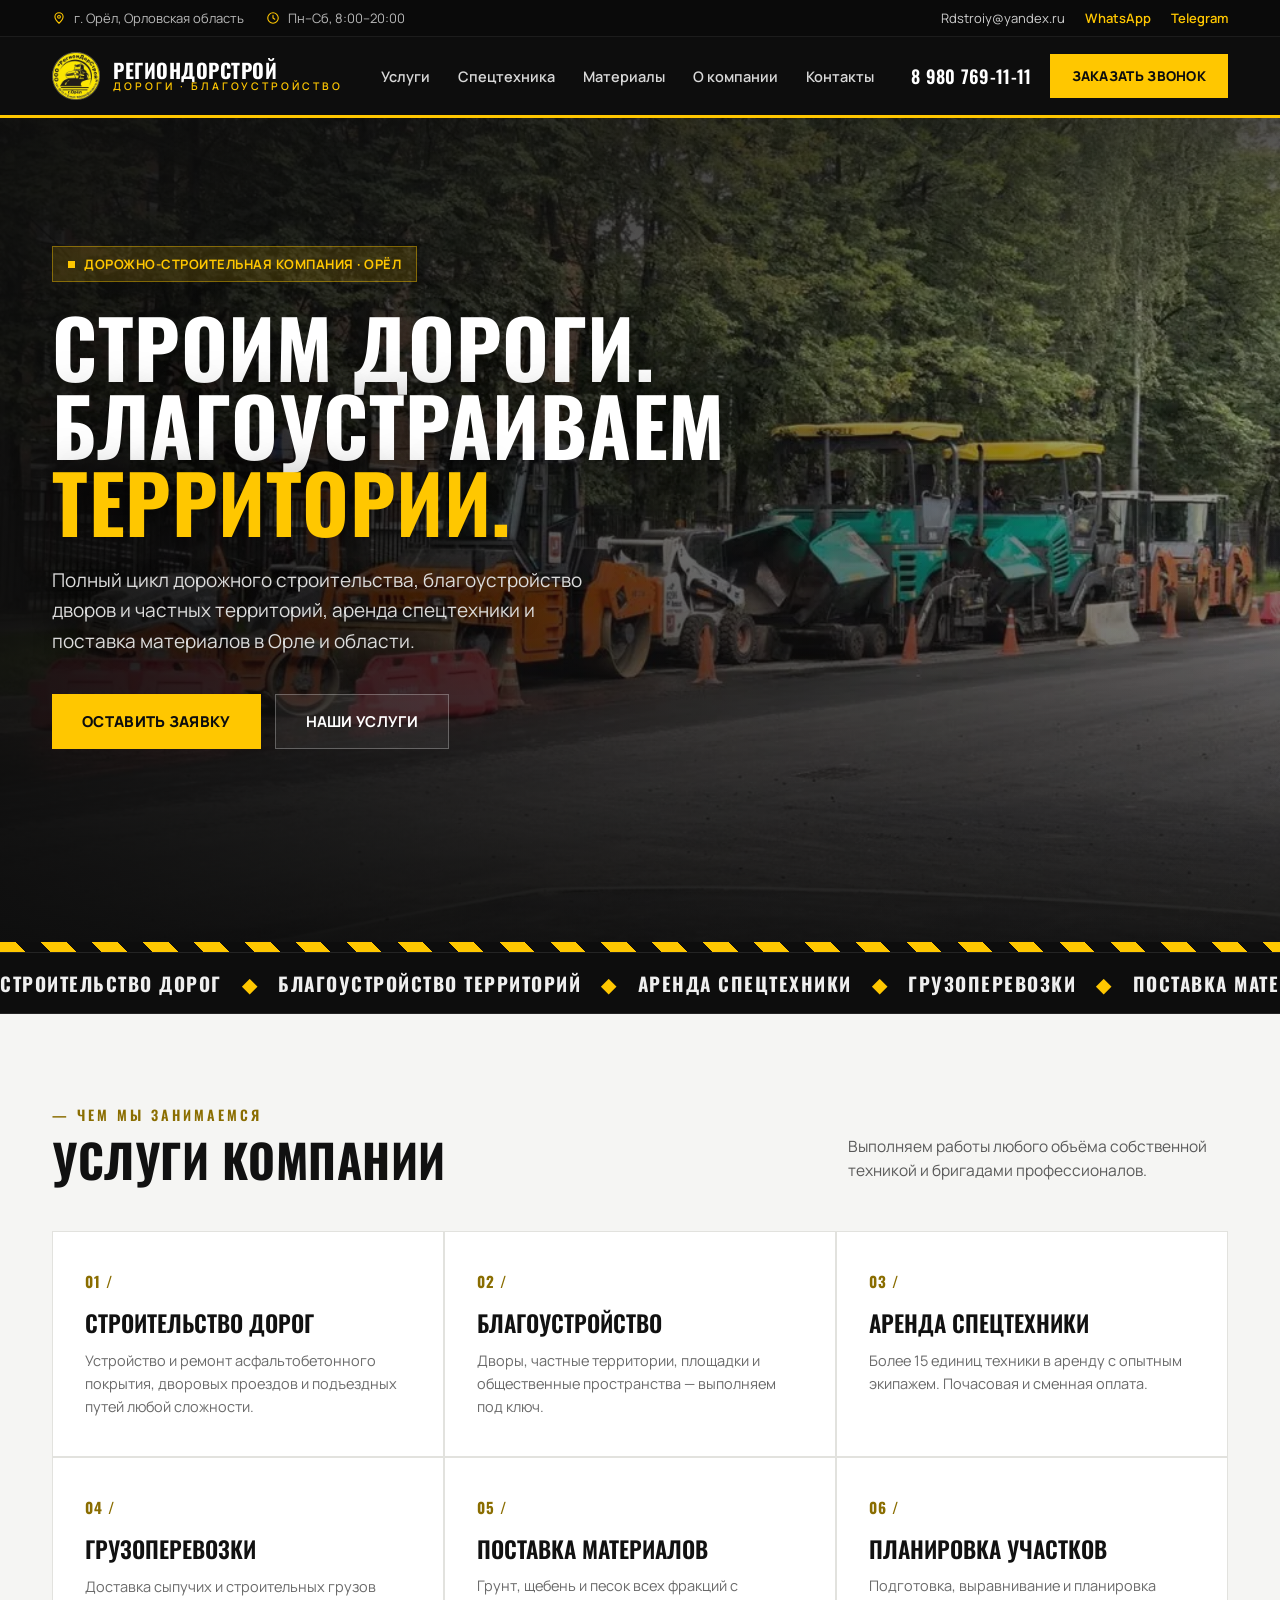
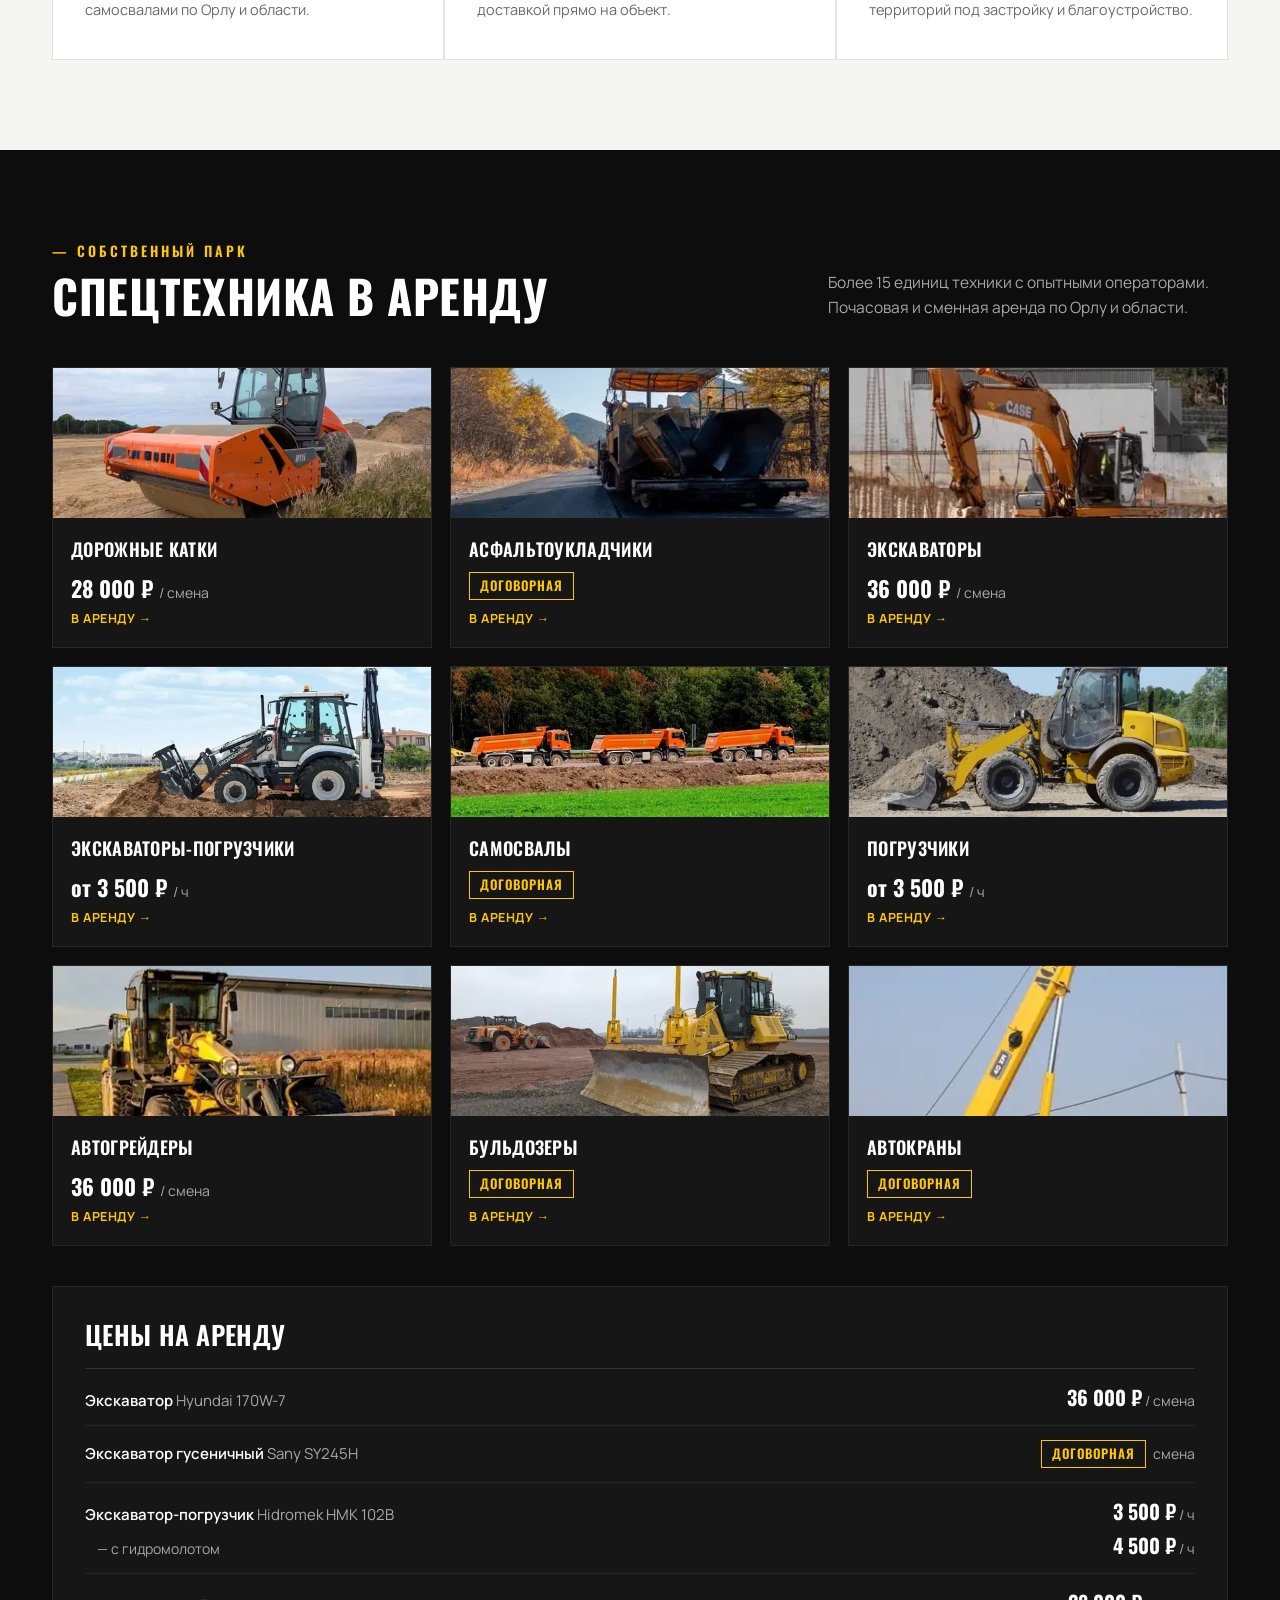
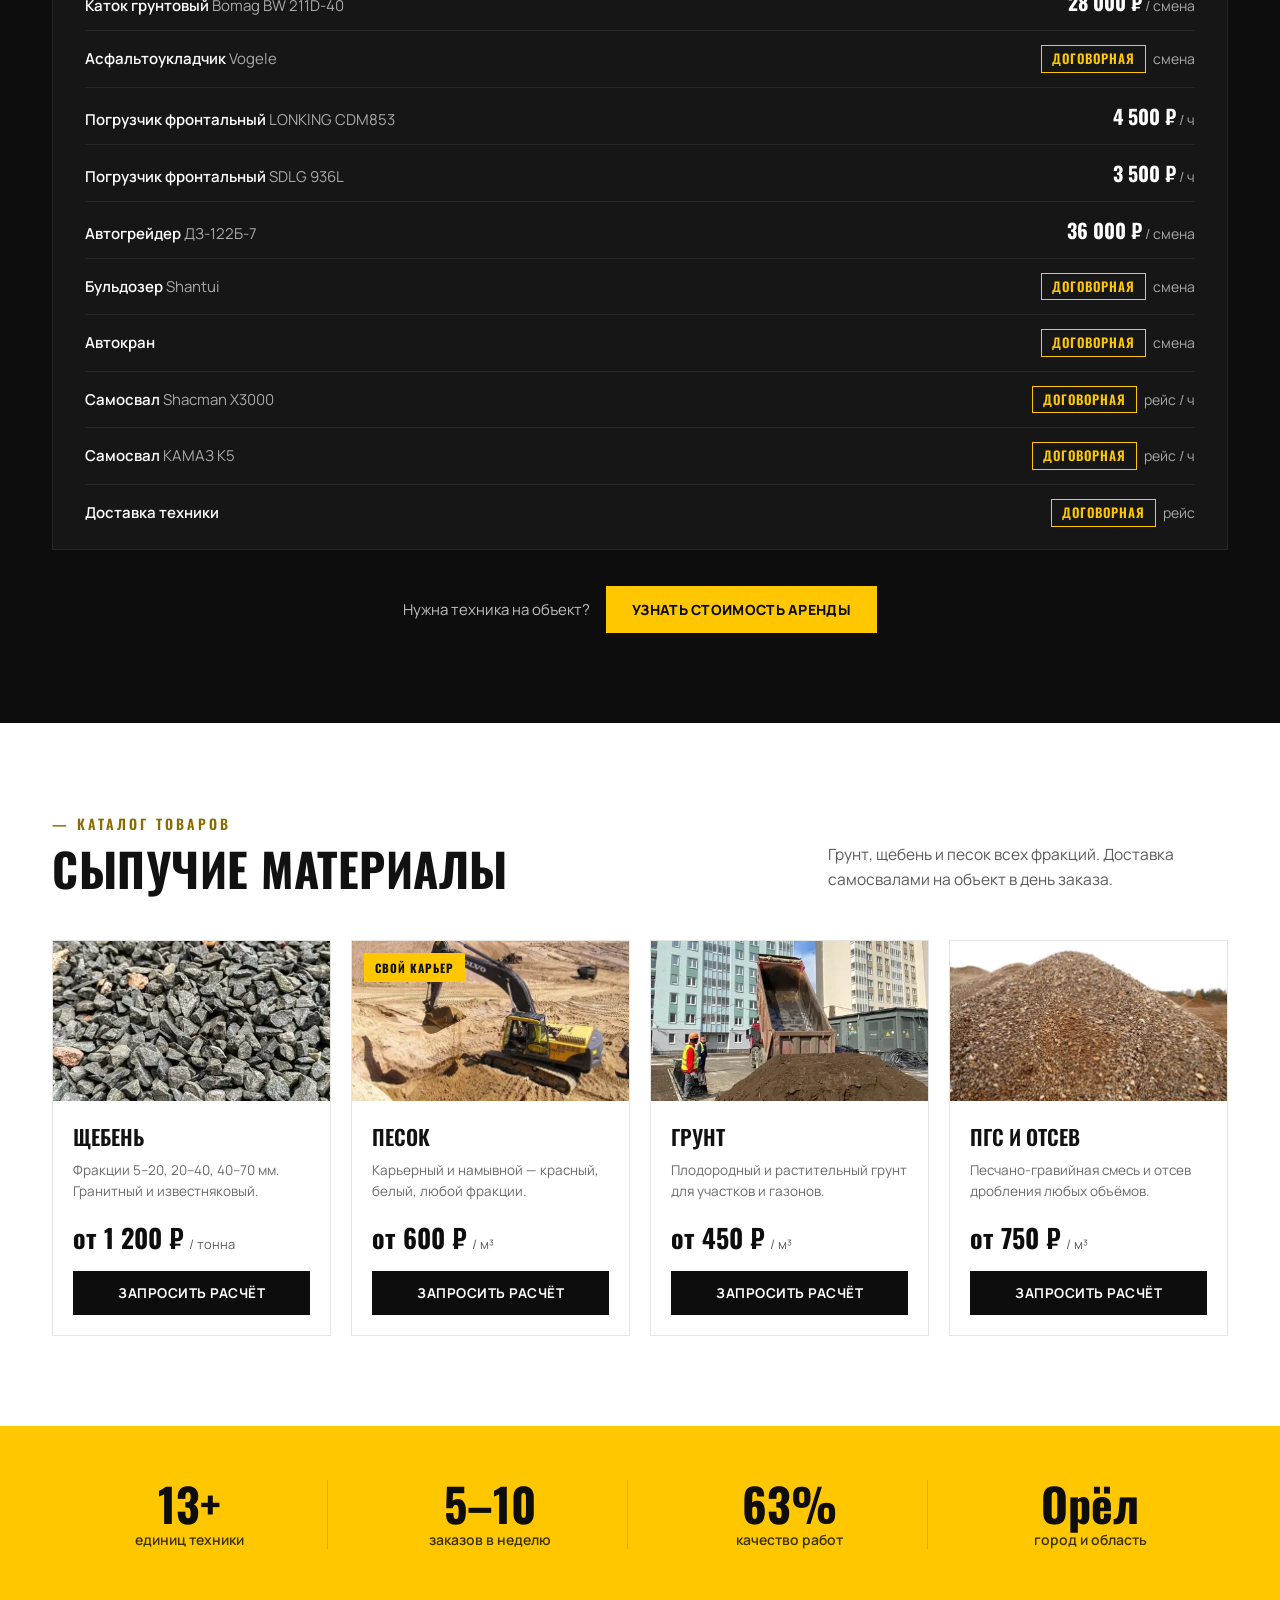
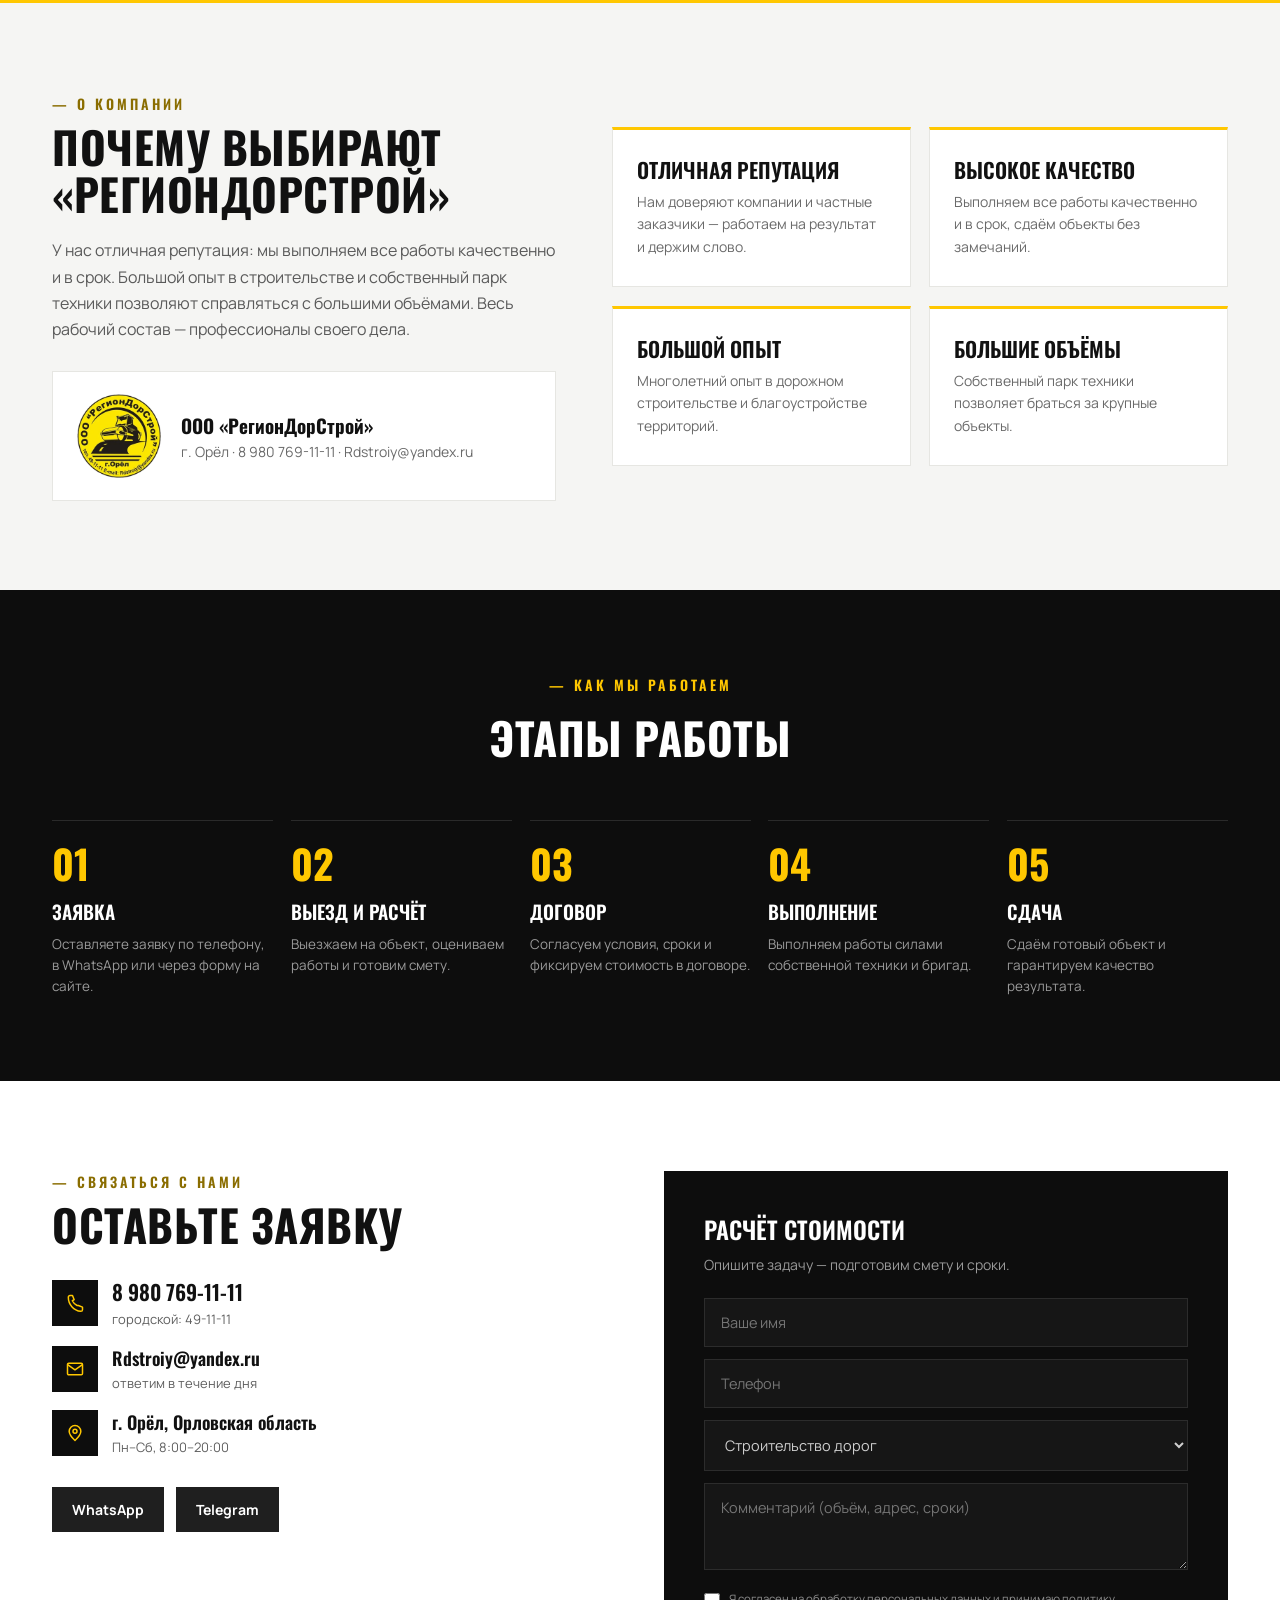
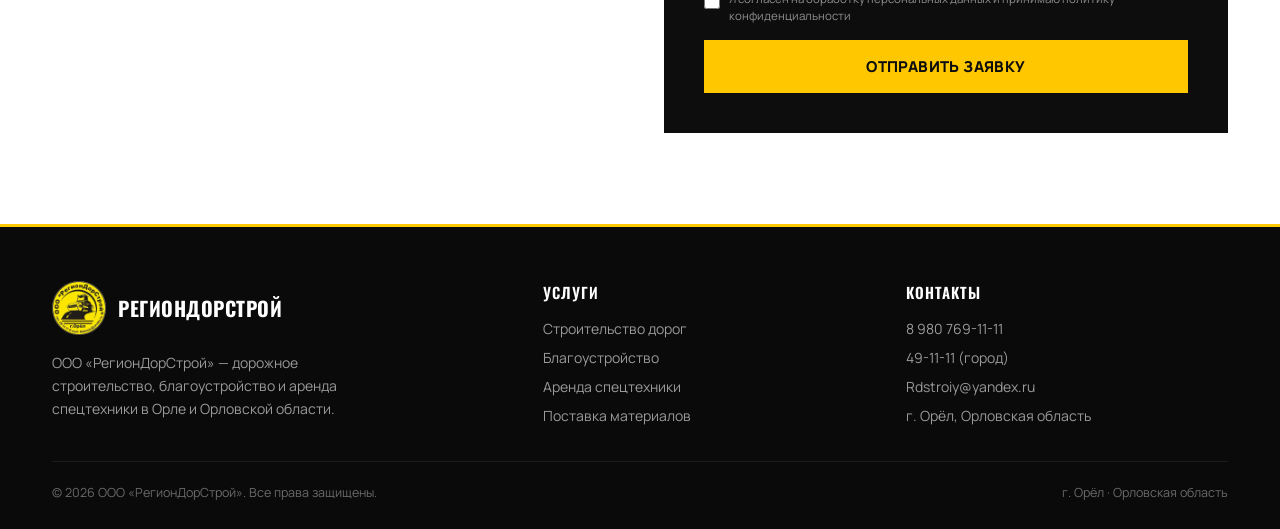
==== commit db7809eb: "feat: прайс аренды спецтехники по данным заказчика от 13.09 - Вернул карточки Асфальтоукладчики, Бул" ====
--- a/index.html
+++ b/index.html
@@ -306,20 +306,27 @@
         <p data-anim="fade-up" style="max-width:400px;color:#a8a8a8;font-size:15.5px;line-height:1.6">Более 15 единиц техники с опытными операторами. Почасовая и сменная аренда по Орлу и области.</p>
       </div>
 
-      <div data-r="g4" style="display:grid;grid-template-columns:repeat(4,1fr);gap:18px">
-        
+      <div data-r="g3" style="display:grid;grid-template-columns:repeat(3,1fr);gap:18px">
+
           <div data-anim="tilt" data-lift data-imgzoom style="background:#161616;border:1px solid #262626" style-hover="border-color:#FFC700">
             <img src="assets/fleet-roller.webp" alt="Дорожный каток в аренду" loading="lazy" style="display:block;width:100%;height:150px;object-fit:cover;object-position:50% 50%">
             <div style="padding:18px 18px 20px">
               <h3 style="font-family:'Oswald';font-weight:600;font-size:18px;text-transform:uppercase;letter-spacing:.3px">Дорожные катки</h3>
+              <div style="display:flex;align-items:baseline;flex-wrap:wrap;gap:5px;margin-top:10px;margin-bottom:4px;min-height:32px">
+                <span style="font-family:'Oswald';font-weight:700;font-size:22px;color:#fff">28 000 ₽</span>
+                <span style="font-size:14px;color:#a8a8a8">/ смена</span>
+              </div>
               <div style="margin-top:6px;font-size:12.5px;color:#FFC700;font-weight:700;letter-spacing:.5px">В АРЕНДУ →</div>
             </div>
           </div>
-        
+
           <div data-anim="tilt" data-lift data-imgzoom style="background:#161616;border:1px solid #262626" style-hover="border-color:#FFC700">
             <img src="assets/fleet-paver.webp" alt="Асфальтоукладчик в аренду" loading="lazy" style="display:block;width:100%;height:150px;object-fit:cover;object-position:50% 50%">
             <div style="padding:18px 18px 20px">
               <h3 style="font-family:'Oswald';font-weight:600;font-size:18px;text-transform:uppercase;letter-spacing:.3px">Асфальтоукладчики</h3>
+              <div style="display:flex;align-items:baseline;flex-wrap:wrap;gap:5px;margin-top:10px;margin-bottom:4px;min-height:32px">
+                <span style="display:inline-block;font-family:'Oswald';font-weight:600;font-size:13px;line-height:1.2;letter-spacing:1px;text-transform:uppercase;color:#FFC700;border:1px solid #FFC700;padding:5px 10px">договорная</span>
+              </div>
               <div style="margin-top:6px;font-size:12.5px;color:#FFC700;font-weight:700;letter-spacing:.5px">В АРЕНДУ →</div>
             </div>
           </div>
@@ -328,6 +335,22 @@
             <img src="assets/fleet-excavator.webp" alt="Экскаватор в аренду" loading="lazy" style="display:block;width:100%;height:150px;object-fit:cover;object-position:50% 50%">
             <div style="padding:18px 18px 20px">
               <h3 style="font-family:'Oswald';font-weight:600;font-size:18px;text-transform:uppercase;letter-spacing:.3px">Экскаваторы</h3>
+              <div style="display:flex;align-items:baseline;flex-wrap:wrap;gap:5px;margin-top:10px;margin-bottom:4px;min-height:32px">
+                <span style="font-family:'Oswald';font-weight:700;font-size:22px;color:#fff">36 000 ₽</span>
+                <span style="font-size:14px;color:#a8a8a8">/ смена</span>
+              </div>
+              <div style="margin-top:6px;font-size:12.5px;color:#FFC700;font-weight:700;letter-spacing:.5px">В АРЕНДУ →</div>
+            </div>
+          </div>
+
+          <div data-anim="tilt" data-lift data-imgzoom style="background:#161616;border:1px solid #262626" style-hover="border-color:#FFC700">
+            <img src="assets/fleet-backhoe.webp" alt="Экскаватор-погрузчик в аренду" loading="lazy" style="display:block;width:100%;height:150px;object-fit:cover;object-position:50% 65%">
+            <div style="padding:18px 18px 20px">
+              <h3 style="font-family:'Oswald';font-weight:600;font-size:18px;text-transform:uppercase;letter-spacing:.3px">Экскаваторы-погрузчики</h3>
+              <div style="display:flex;align-items:baseline;flex-wrap:wrap;gap:5px;margin-top:10px;margin-bottom:4px;min-height:32px">
+                <span style="font-family:'Oswald';font-weight:700;font-size:22px;color:#fff">от 3 500 ₽</span>
+                <span style="font-size:14px;color:#a8a8a8">/ ч</span>
+              </div>
               <div style="margin-top:6px;font-size:12.5px;color:#FFC700;font-weight:700;letter-spacing:.5px">В АРЕНДУ →</div>
             </div>
           </div>
@@ -336,6 +359,9 @@
             <img src="assets/fleet-dump.webp" alt="Самосвал в аренду" loading="lazy" style="display:block;width:100%;height:150px;object-fit:cover;object-position:50% 50%">
             <div style="padding:18px 18px 20px">
               <h3 style="font-family:'Oswald';font-weight:600;font-size:18px;text-transform:uppercase;letter-spacing:.3px">Самосвалы</h3>
+              <div style="display:flex;align-items:baseline;flex-wrap:wrap;gap:5px;margin-top:10px;margin-bottom:4px;min-height:32px">
+                <span style="display:inline-block;font-family:'Oswald';font-weight:600;font-size:13px;line-height:1.2;letter-spacing:1px;text-transform:uppercase;color:#FFC700;border:1px solid #FFC700;padding:5px 10px">договорная</span>
+              </div>
               <div style="margin-top:6px;font-size:12.5px;color:#FFC700;font-weight:700;letter-spacing:.5px">В АРЕНДУ →</div>
             </div>
           </div>
@@ -344,6 +370,10 @@
             <img src="assets/fleet-loader.webp" alt="Фронтальный погрузчик в аренду" loading="lazy" style="display:block;width:100%;height:150px;object-fit:cover;object-position:50% 50%">
             <div style="padding:18px 18px 20px">
               <h3 style="font-family:'Oswald';font-weight:600;font-size:18px;text-transform:uppercase;letter-spacing:.3px">Погрузчики</h3>
+              <div style="display:flex;align-items:baseline;flex-wrap:wrap;gap:5px;margin-top:10px;margin-bottom:4px;min-height:32px">
+                <span style="font-family:'Oswald';font-weight:700;font-size:22px;color:#fff">от 3 500 ₽</span>
+                <span style="font-size:14px;color:#a8a8a8">/ ч</span>
+              </div>
               <div style="margin-top:6px;font-size:12.5px;color:#FFC700;font-weight:700;letter-spacing:.5px">В АРЕНДУ →</div>
             </div>
           </div>
@@ -352,26 +382,98 @@
             <img src="assets/fleet-grader.webp" alt="Автогрейдер в аренду" loading="lazy" style="display:block;width:100%;height:150px;object-fit:cover;object-position:50% 50%">
             <div style="padding:18px 18px 20px">
               <h3 style="font-family:'Oswald';font-weight:600;font-size:18px;text-transform:uppercase;letter-spacing:.3px">Автогрейдеры</h3>
+              <div style="display:flex;align-items:baseline;flex-wrap:wrap;gap:5px;margin-top:10px;margin-bottom:4px;min-height:32px">
+                <span style="font-family:'Oswald';font-weight:700;font-size:22px;color:#fff">36 000 ₽</span>
+                <span style="font-size:14px;color:#a8a8a8">/ смена</span>
+              </div>
               <div style="margin-top:6px;font-size:12.5px;color:#FFC700;font-weight:700;letter-spacing:.5px">В АРЕНДУ →</div>
             </div>
           </div>
-        
+
           <div data-anim="tilt" data-lift data-imgzoom style="background:#161616;border:1px solid #262626" style-hover="border-color:#FFC700">
             <img src="assets/fleet-dozer.webp" alt="Бульдозер в аренду" loading="lazy" style="display:block;width:100%;height:150px;object-fit:cover;object-position:50% 50%">
             <div style="padding:18px 18px 20px">
               <h3 style="font-family:'Oswald';font-weight:600;font-size:18px;text-transform:uppercase;letter-spacing:.3px">Бульдозеры</h3>
+              <div style="display:flex;align-items:baseline;flex-wrap:wrap;gap:5px;margin-top:10px;margin-bottom:4px;min-height:32px">
+                <span style="display:inline-block;font-family:'Oswald';font-weight:600;font-size:13px;line-height:1.2;letter-spacing:1px;text-transform:uppercase;color:#FFC700;border:1px solid #FFC700;padding:5px 10px">договорная</span>
+              </div>
               <div style="margin-top:6px;font-size:12.5px;color:#FFC700;font-weight:700;letter-spacing:.5px">В АРЕНДУ →</div>
             </div>
           </div>
-        
+
           <div data-anim="tilt" data-lift data-imgzoom style="background:#161616;border:1px solid #262626" style-hover="border-color:#FFC700">
             <img src="assets/fleet-crane.webp" alt="Автокран в аренду" loading="lazy" style="display:block;width:100%;height:150px;object-fit:cover;object-position:50% 50%">
             <div style="padding:18px 18px 20px">
               <h3 style="font-family:'Oswald';font-weight:600;font-size:18px;text-transform:uppercase;letter-spacing:.3px">Автокраны</h3>
+              <div style="display:flex;align-items:baseline;flex-wrap:wrap;gap:5px;margin-top:10px;margin-bottom:4px;min-height:32px">
+                <span style="display:inline-block;font-family:'Oswald';font-weight:600;font-size:13px;line-height:1.2;letter-spacing:1px;text-transform:uppercase;color:#FFC700;border:1px solid #FFC700;padding:5px 10px">договорная</span>
+              </div>
               <div style="margin-top:6px;font-size:12.5px;color:#FFC700;font-weight:700;letter-spacing:.5px">В АРЕНДУ →</div>
             </div>
           </div>
         
+      </div>
+
+      <div data-anim="fade-up" style="margin-top:40px;background:#161616;border:1px solid #262626;padding:28px clamp(16px,3vw,32px) 8px">
+        <h3 style="font-family:'Oswald';font-weight:600;font-size:26px;text-transform:uppercase;letter-spacing:.3px;margin-bottom:14px">Цены на аренду</h3>
+        <dl style="margin:0;font-size:15px;line-height:1.4;border-top:1px solid #333">
+          <div style="display:flex;justify-content:space-between;align-items:baseline;gap:16px;padding:14px 0;border-bottom:1px solid #262626">
+            <dt style="flex:1;min-width:0;font-weight:600">Экскаватор <span style="color:#a8a8a8;font-weight:500;white-space:nowrap">Hyundai 170W-7</span></dt>
+            <dd style="margin:0;white-space:nowrap"><span style="font-family:'Oswald';font-weight:700;font-size:20px;color:#fff">36 000 ₽</span> <span style="font-size:14px;color:#a8a8a8">/ смена</span></dd>
+          </div>
+          <div style="display:flex;justify-content:space-between;align-items:baseline;gap:16px;padding:14px 0;border-bottom:1px solid #262626">
+            <dt style="flex:1;min-width:0;font-weight:600">Экскаватор гусеничный <span style="color:#a8a8a8;font-weight:500;white-space:nowrap">Sany SY245H</span></dt>
+            <dd style="margin:0;white-space:nowrap"><span style="display:inline-block;font-family:'Oswald';font-weight:600;font-size:13px;line-height:1.2;letter-spacing:1px;text-transform:uppercase;color:#FFC700;border:1px solid #FFC700;padding:5px 10px">договорная</span> <span style="font-size:14px;color:#a8a8a8;margin-left:4px">смена</span></dd>
+          </div>
+          <div style="display:flex;justify-content:space-between;align-items:baseline;gap:16px;padding:14px 0 6px">
+            <dt style="flex:1;min-width:0;font-weight:600">Экскаватор-погрузчик <span style="color:#a8a8a8;font-weight:500;white-space:nowrap">Hidromek HMK 102B</span></dt>
+            <dd style="margin:0;white-space:nowrap"><span style="font-family:'Oswald';font-weight:700;font-size:20px;color:#fff">3 500 ₽</span> <span style="font-size:14px;color:#a8a8a8">/ ч</span></dd>
+          </div>
+          <div style="display:flex;justify-content:space-between;align-items:baseline;gap:16px;padding:0 0 14px;border-bottom:1px solid #262626">
+            <dt style="flex:1;min-width:0;padding-left:12px;color:#a8a8a8;font-size:14px">— с гидромолотом</dt>
+            <dd style="margin:0;white-space:nowrap"><span style="font-family:'Oswald';font-weight:700;font-size:20px;color:#fff">4 500 ₽</span> <span style="font-size:14px;color:#a8a8a8">/ ч</span></dd>
+          </div>
+          <div style="display:flex;justify-content:space-between;align-items:baseline;gap:16px;padding:14px 0;border-bottom:1px solid #262626">
+            <dt style="flex:1;min-width:0;font-weight:600">Каток грунтовый <span style="color:#a8a8a8;font-weight:500;white-space:nowrap">Bomag BW 211D-40</span></dt>
+            <dd style="margin:0;white-space:nowrap"><span style="font-family:'Oswald';font-weight:700;font-size:20px;color:#fff">28 000 ₽</span> <span style="font-size:14px;color:#a8a8a8">/ смена</span></dd>
+          </div>
+          <div style="display:flex;justify-content:space-between;align-items:baseline;gap:16px;padding:14px 0;border-bottom:1px solid #262626">
+            <dt style="flex:1;min-width:0;font-weight:600">Асфальтоукладчик <span style="color:#a8a8a8;font-weight:500;white-space:nowrap">Vogele</span></dt>
+            <dd style="margin:0;white-space:nowrap"><span style="display:inline-block;font-family:'Oswald';font-weight:600;font-size:13px;line-height:1.2;letter-spacing:1px;text-transform:uppercase;color:#FFC700;border:1px solid #FFC700;padding:5px 10px">договорная</span> <span style="font-size:14px;color:#a8a8a8;margin-left:4px">смена</span></dd>
+          </div>
+          <div style="display:flex;justify-content:space-between;align-items:baseline;gap:16px;padding:14px 0;border-bottom:1px solid #262626">
+            <dt style="flex:1;min-width:0;font-weight:600">Погрузчик фронтальный <span style="color:#a8a8a8;font-weight:500;white-space:nowrap">LONKING CDM853</span></dt>
+            <dd style="margin:0;white-space:nowrap"><span style="font-family:'Oswald';font-weight:700;font-size:20px;color:#fff">4 500 ₽</span> <span style="font-size:14px;color:#a8a8a8">/ ч</span></dd>
+          </div>
+          <div style="display:flex;justify-content:space-between;align-items:baseline;gap:16px;padding:14px 0;border-bottom:1px solid #262626">
+            <dt style="flex:1;min-width:0;font-weight:600">Погрузчик фронтальный <span style="color:#a8a8a8;font-weight:500;white-space:nowrap">SDLG 936L</span></dt>
+            <dd style="margin:0;white-space:nowrap"><span style="font-family:'Oswald';font-weight:700;font-size:20px;color:#fff">3 500 ₽</span> <span style="font-size:14px;color:#a8a8a8">/ ч</span></dd>
+          </div>
+          <div style="display:flex;justify-content:space-between;align-items:baseline;gap:16px;padding:14px 0;border-bottom:1px solid #262626">
+            <dt style="flex:1;min-width:0;font-weight:600">Автогрейдер <span style="color:#a8a8a8;font-weight:500;white-space:nowrap">ДЗ-122Б-7</span></dt>
+            <dd style="margin:0;white-space:nowrap"><span style="font-family:'Oswald';font-weight:700;font-size:20px;color:#fff">36 000 ₽</span> <span style="font-size:14px;color:#a8a8a8">/ смена</span></dd>
+          </div>
+          <div style="display:flex;justify-content:space-between;align-items:baseline;gap:16px;padding:14px 0;border-bottom:1px solid #262626">
+            <dt style="flex:1;min-width:0;font-weight:600">Бульдозер <span style="color:#a8a8a8;font-weight:500;white-space:nowrap">Shantui</span></dt>
+            <dd style="margin:0;white-space:nowrap"><span style="display:inline-block;font-family:'Oswald';font-weight:600;font-size:13px;line-height:1.2;letter-spacing:1px;text-transform:uppercase;color:#FFC700;border:1px solid #FFC700;padding:5px 10px">договорная</span> <span style="font-size:14px;color:#a8a8a8;margin-left:4px">смена</span></dd>
+          </div>
+          <div style="display:flex;justify-content:space-between;align-items:baseline;gap:16px;padding:14px 0;border-bottom:1px solid #262626">
+            <dt style="flex:1;min-width:0;font-weight:600">Автокран</dt>
+            <dd style="margin:0;white-space:nowrap"><span style="display:inline-block;font-family:'Oswald';font-weight:600;font-size:13px;line-height:1.2;letter-spacing:1px;text-transform:uppercase;color:#FFC700;border:1px solid #FFC700;padding:5px 10px">договорная</span> <span style="font-size:14px;color:#a8a8a8;margin-left:4px">смена</span></dd>
+          </div>
+          <div style="display:flex;justify-content:space-between;align-items:baseline;gap:16px;padding:14px 0;border-bottom:1px solid #262626">
+            <dt style="flex:1;min-width:0;font-weight:600">Самосвал <span style="color:#a8a8a8;font-weight:500;white-space:nowrap">Shacman X3000</span></dt>
+            <dd style="margin:0;white-space:nowrap"><span style="display:inline-block;font-family:'Oswald';font-weight:600;font-size:13px;line-height:1.2;letter-spacing:1px;text-transform:uppercase;color:#FFC700;border:1px solid #FFC700;padding:5px 10px">договорная</span> <span style="font-size:14px;color:#a8a8a8;margin-left:4px">рейс / ч</span></dd>
+          </div>
+          <div style="display:flex;justify-content:space-between;align-items:baseline;gap:16px;padding:14px 0;border-bottom:1px solid #262626">
+            <dt style="flex:1;min-width:0;font-weight:600">Самосвал <span style="color:#a8a8a8;font-weight:500;white-space:nowrap">КАМАЗ К5</span></dt>
+            <dd style="margin:0;white-space:nowrap"><span style="display:inline-block;font-family:'Oswald';font-weight:600;font-size:13px;line-height:1.2;letter-spacing:1px;text-transform:uppercase;color:#FFC700;border:1px solid #FFC700;padding:5px 10px">договорная</span> <span style="font-size:14px;color:#a8a8a8;margin-left:4px">рейс / ч</span></dd>
+          </div>
+          <div style="display:flex;justify-content:space-between;align-items:baseline;gap:16px;padding:14px 0">
+            <dt style="flex:1;min-width:0;font-weight:600">Доставка техники</dt>
+            <dd style="margin:0;white-space:nowrap"><span style="display:inline-block;font-family:'Oswald';font-weight:600;font-size:13px;line-height:1.2;letter-spacing:1px;text-transform:uppercase;color:#FFC700;border:1px solid #FFC700;padding:5px 10px">договорная</span> <span style="font-size:14px;color:#a8a8a8;margin-left:4px">рейс</span></dd>
+          </div>
+        </dl>
       </div>
 
       <div style="margin-top:36px;display:flex;align-items:center;justify-content:center;gap:16px;flex-wrap:wrap">
